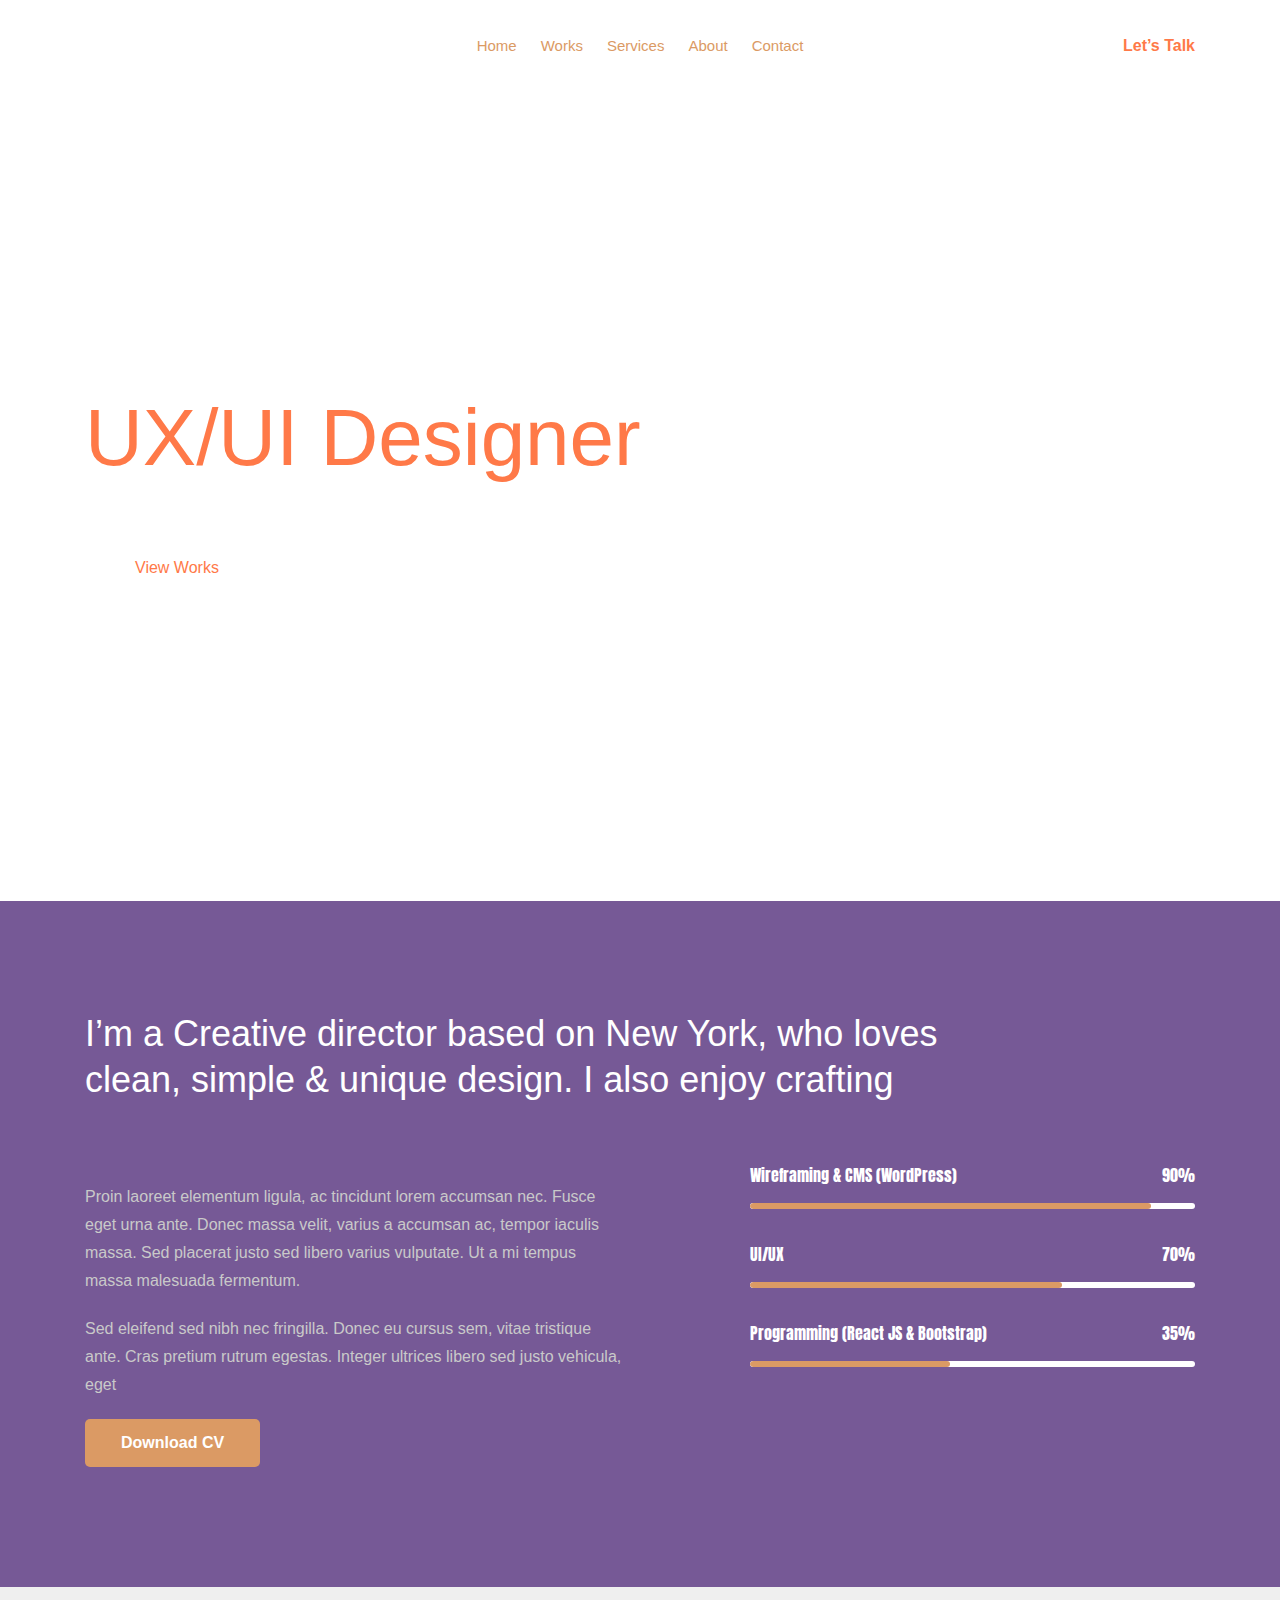
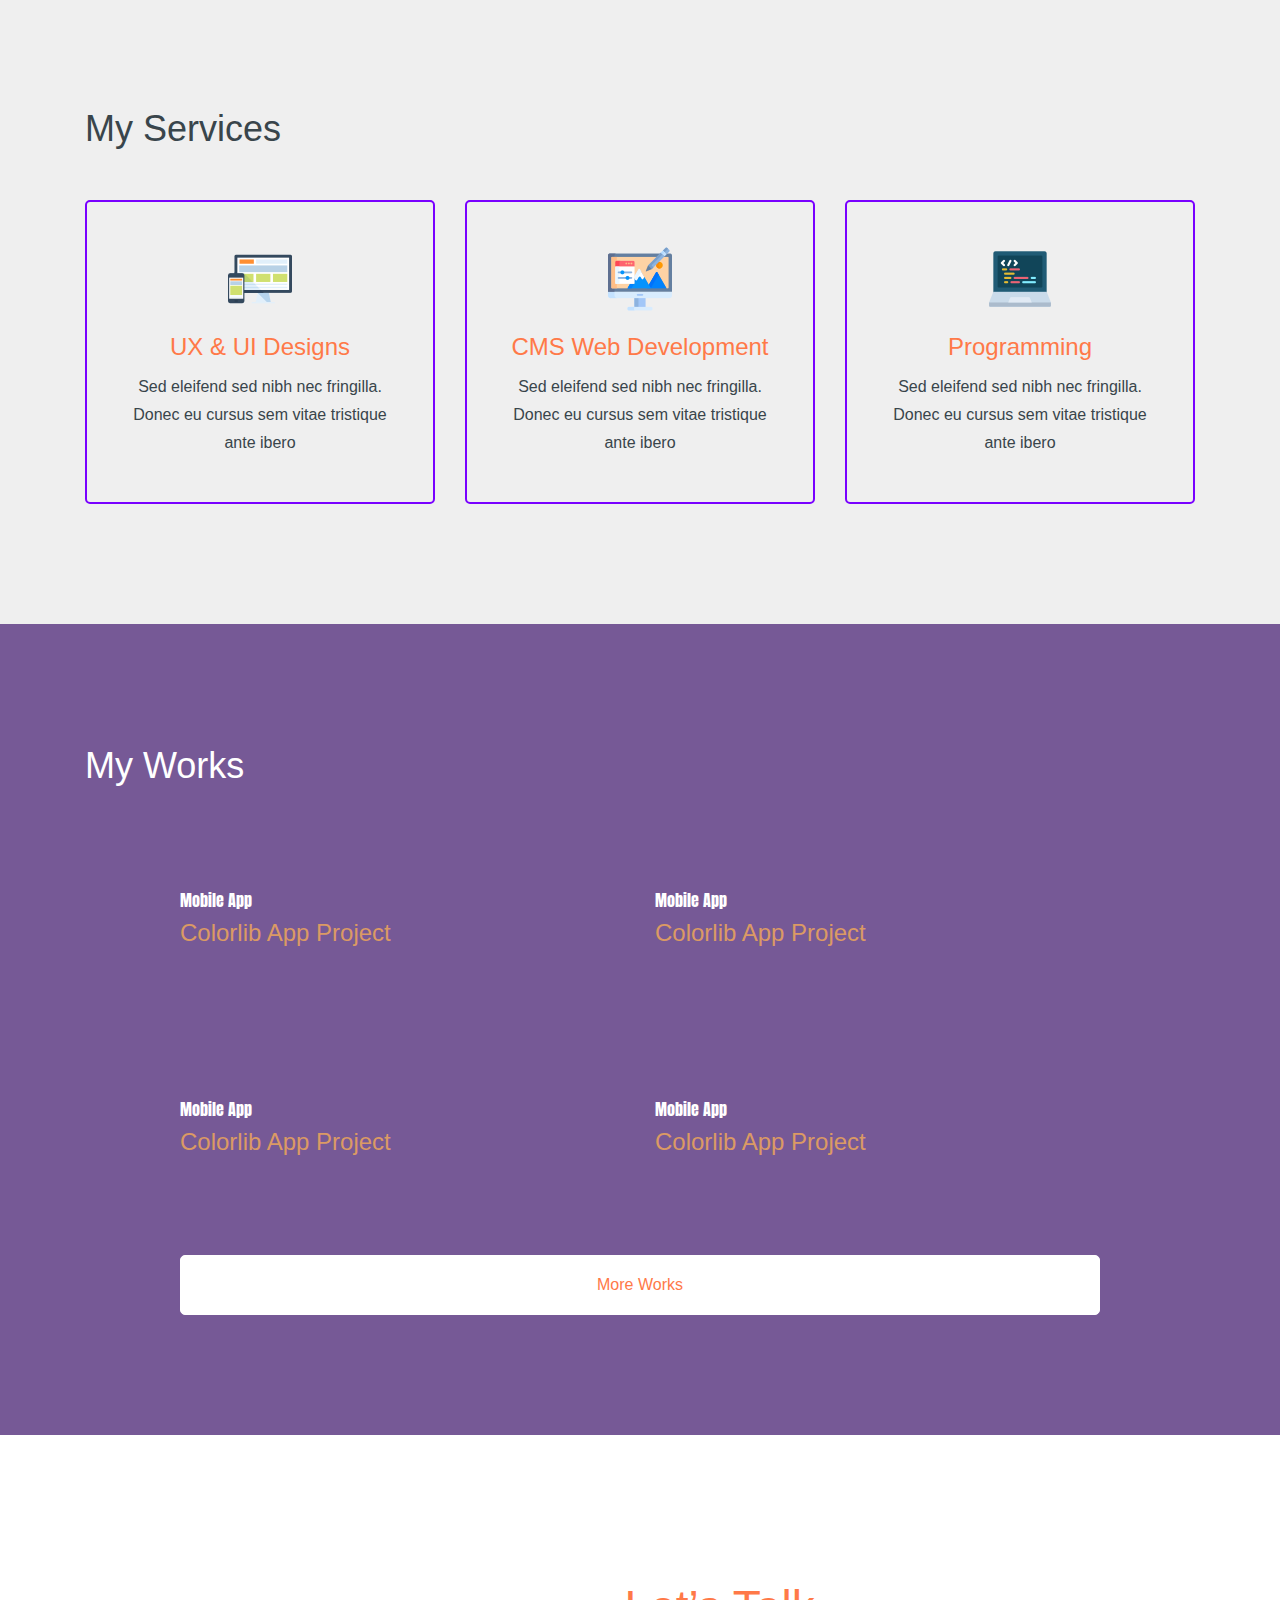
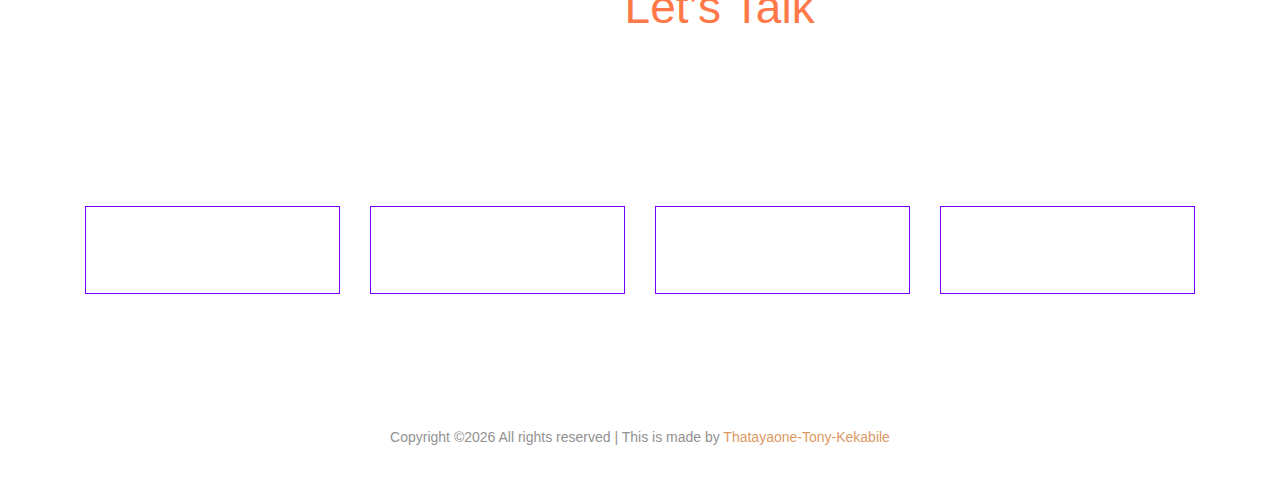
==== index.html @ a5d4eeb1 "link" ====
<!doctype html>
<html class="no-js" lang="zxx">

<head>
    <meta charset="utf-8">
    <meta http-equiv="x-ua-compatible" content="ie=edge">
    <title>Tony</title>
    <meta name="description" content="">
    <meta name="viewport" content="width=device-width, initial-scale=1">

    <!-- <link rel="manifest" href="site.webmanifest"> -->
    <link rel="shortcut icon" type="image/x-icon" href="img/favicon.png">
    <!-- Place favicon.ico in the root directory -->

    <!-- CSS here -->
    <link rel="stylesheet" href="css/bootstrap.min.css">
    <link rel="stylesheet" href="css/owl.carousel.min.css">
    <link rel="stylesheet" href="css/magnific-popup.css">
    <link rel="stylesheet" href="css/font-awesome.min.css">
    <link rel="stylesheet" href="css/themify-icons.css">
    <link rel="stylesheet" href="css/nice-select.css">
    <link rel="stylesheet" href="css/flaticon.css">
    <link rel="stylesheet" href="css/gijgo.css">
    <link rel="stylesheet" href="css/animate.css">
    <link rel="stylesheet" href="css/slick.css">
    <link rel="stylesheet" href="css/slicknav.css">

    <link rel="stylesheet" href="css/style.css">
    <!-- <link rel="stylesheet" href="css/responsive.css"> -->
</head>

<body>
    <!--[if lte IE 9]>
            <p class="browserupgrade">You are using an <strong>outdated</strong> browser. Please <a href="https://browsehappy.com/">upgrade your browser</a> to improve your experience and security.</p>
        <![endif]-->

    <!-- header-start -->
    <header>
        <div class="header-area ">
            <div id="sticky-header" class="main-header-area">
                <div class="container-fluid ">
                    <div class="header_bottom_border">
                        <div class="row align-items-center">
                            <div class="col-xl-3 col-lg-2">
                                <div class="logo">
                                    <a href="index.html">
                                        <img src="img/logo.png" alt="">
                                    </a>
                                </div>
                            </div>
                            <div class="col-xl-6 col-lg-7">
                                <div class="main-menu  d-none d-lg-block">
                                    <nav>
                                        <ul id="navigation">
                                            <li><a href="index.html">home</a></li>
                                            <li><a href="works.html">Works</a></li>
                                            <li><a href="services.html">Services</a></li>
                                            <li><a href="about.html">about</a></li>
                                            <li><a href="contact.html">Contact</a></li>
                                        </ul>
                                    </nav>
                                </div>
                            </div>
                            <div class="col-xl-3 col-lg-3 d-none d-lg-block">
                                <div class="Appointment">
                                    <div class="book_btn d-none d-lg-block">
                                        <a href="#">Let’s Talk</a>
                                    </div>
                                </div>
                            </div>
                            <div class="col-12">
                                <div class="mobile_menu d-block d-lg-none"></div>
                            </div>
                        </div>
                    </div>

                </div>
            </div>
        </div>
    </header>
    <!-- header-end -->

    <!-- slider_area_start -->
    <div class="slider_area">
        <div class="single_slider  d-flex align-items-center slider_bg_1">
            <div class="container">
                <div class="row align-items-center position-relative">
                    <div class="col-lg-9">
                        <div class="slider_text">
                            <h3>Hi there, I am Tony <br>
                                <span>UX/UI Designer</span></h3>
                        <a class="boxed-btn3-line" href="works.html">View Works</a>
                        </div>
                    </div>
                    <!--<div class="my_img d-none d-lg-block">
                        <img src="img/about/my_img.png" alt="">
                    </div>-->
                </div>
            </div>
        </div>
    </div>
    <!-- slider_area_end -->

    <div class="download_area">
        <div class="container">
            <div class="row">
                <div class="col-xl-10">
                    <div class="download_text">
                        <h3>I’m a Creative director based on New York, who loves clean, simple & unique design. I also enjoy crafting </h3>
                    </div>
                </div>
            </div>
            <div class="row">
                <div class="col-lg-6 col-md-6">
                    <div class="download_left">
                        <p>Proin laoreet elementum ligula, ac tincidunt lorem accumsan nec. Fusce eget urna ante. Donec massa velit, varius a accumsan ac, tempor iaculis massa. Sed placerat justo sed libero varius vulputate. Ut a mi tempus massa malesuada fermentum.
                        </p>
                        <p>Sed eleifend sed nibh nec fringilla. Donec eu cursus sem, vitae tristique ante. Cras pretium rutrum egestas. Integer ultrices libero sed justo vehicula, eget </p>
                        <a href="Thatayaone Tony Kekabile UX Designer.pdf" class="boxed-btn2">Download CV</a>
                    </div>
                </div>
                <div class="col-lg-5 offset-lg-1 col-md-6">
                    <div class="progress_skills">
                        <div class="single_progress">
                            <div class="label d-flex justify-content-between">
                                <span>Wireframing & CMS (WordPress)</span>
                                <span>90%</span>
                            </div>
                                <div class="progress">
                                        <div class="progress-bar " role="progressbar" style="width: 90%" aria-valuenow="25" aria-valuemin="0" aria-valuemax="100"></div>
                                      </div>
                        </div>
                        <div class="single_progress">
                                <div class="label d-flex justify-content-between">
                                        <span>UI/UX</span>
                                        <span>70%</span>
                                    </div>
                                <div class="progress">
                                        <div class="progress-bar " role="progressbar" style="width: 70%" aria-valuenow="25" aria-valuemin="0" aria-valuemax="100"></div>
                                      </div>
                        </div>
                        <div class="single_progress">
                                <div class="label d-flex justify-content-between">
                                        <span>Programming (React JS & Bootstrap)</span>
                                        <span>35%</span>
                                    </div>
                                <div class="progress">
                                        <div class="progress-bar" role="progressbar" style="width: 45%" aria-valuenow="25" aria-valuemin="0" aria-valuemax="100"></div>
                                      </div>
                        </div>
                    </div>
                </div>
            </div>
        </div>
    </div>

    <!-- service_area start  -->
    <div class="service_area">
        <div class="container">
            <div class="row">
                <div class="col-xl-12">
                    <div class="section_title mb-50">
                        <h3>My Services</h3>
                    </div>
                </div>
            </div>
            <div class="row">
                <div class="col-lg-4 col-md-6">
                    <div class="single_service text-center">
                        <div class="icon">
                            <img src="img/svg_icon/web-design.png" alt="">
                        </div>
                        <h3>
                                UX & UI Designs
                        </h3>
                        <p>Sed eleifend sed nibh nec fringilla. Donec eu cursus sem vitae tristique ante ibero</p>
                    </div>
                </div>
                <div class="col-lg-4 col-md-6">
                    <div class="single_service text-center">
                        <div class="icon">
                            <img src="img/svg_icon/cms.png" alt="">
                        </div>
                        <h3>
                               CMS Web Development
                        </h3>
                        <p>Sed eleifend sed nibh nec fringilla. Donec eu cursus sem vitae tristique ante ibero</p>
                    </div>
                </div>
                <div class="col-lg-4 col-md-6">
                    <div class="single_service text-center">
                        <div class="icon">
                            <img src="img/svg_icon/programming.png" alt="">
                        </div>
                        <h3>
                                Programming
                        </h3>
                        <p>Sed eleifend sed nibh nec fringilla. Donec eu cursus sem vitae tristique ante ibero</p>
                    </div>
                </div>
            </div>
        </div>
    </div>
    <!-- service_area end  -->

    <!-- gallery_area start  -->
    <div class="gallery_area">
        <div class="container">
            <div class="row">
                <div class="col-xl-12">
                    <div class="section_title mb-50">
                        <h2>My Works</h2>
                    </div>
                </div>
            </div>
            <div class="row justify-content-center">
                <div class="col-xl-10 col-lg-10">
                    <div class="row">
                        <div class="col-xl-6 col-lg-6 col-md-6">
                            <div class="single_gallery">
                                <div class="thumb">
                                    <img src="img/gallery/1.png" alt="">
                                </div>
                                <div class="gallery_heading">
                                    <span>Mobile App</span>
                                    <a href="works_details.html"><h4>Colorlib App Project</h4></a>
                                </div>
                            </div>
                            <div class="single_gallery">
                                <div class="thumb">
                                    <img src="img/gallery/2.png" alt="">
                                </div>
                                <div class="gallery_heading">
                                    <span>Mobile App</span>
                                    <a href="works_details.html"><h4>Colorlib App Project</h4></a>
                                </div>
                            </div>
                        </div>
                        <div class="col-xl-6 col-lg-6 col-md-6">
                            <div class="single_gallery">
                                <div class="thumb">
                                    <img src="img/gallery/3.png" alt="">
                                </div>
                                <div class="gallery_heading">
                                    <span>Mobile App</span>
                                    <a href="works_details.html"><h4>Colorlib App Project</h4></a>
                                </div>
                            </div>
                            <div class="single_gallery">
                                <div class="thumb">
                                    <img src="img/gallery/4.png" alt="">
                                </div>
                                <div class="gallery_heading">
                                    <span>Mobile App</span>
                                    <a href="works.html"><h4>Colorlib App Project</h4></a>
                                </div>
                            </div>
                        </div>
                    </div>
                    <div class="row">
                        <div class="col-lg-12">
                            <div class="more_works">
                                    <a class="boxed-btn3-line" href="works.html">More Works</a>
                            </div>
                        </div>
                    </div>
                </div>
            </div>
        </div>
    </div>
    <!-- gallery_area end  -->
    

    <!-- footer start -->
    <footer class="footer">
        <div class="footer_top">
            <div class="container">
                <div class="row">
                    <div class="col-lg-8">
                        <div class="lets_talk">
                            <h3>Do you have any Project? <a href="contact.html">Let’s Talk</a> </h3>
                            <p>Sed eleifend sed nibh nec fringilla. Donec eu cursus sem, vitae tristique ante. Cras pretium rutrum egestas. Integer ultrices libero sed justo vehicula, eget tincidunt tortor tempus.</p>
                        </div>
                    </div>
                </div>
                <div class="row">
                    <div class="col-md-3">
                        <div class="single_links d-flex justify-content-between align-items-center">
                            <span>Behance</span>
                            <a href="https://www.behance.net/tonytkekabile"> <i class="fa fa-behance"></i> </a>
                        </div>
                    </div>
                    <div class="col-md-3">
                        <div class="single_links d-flex justify-content-between align-items-center">
                            <span>Dribbble</span>
                            <a href="https://dribbble.com/TonyTK"> <i class="fa fa-dribbble"></i> </a>
                        </div>
                    </div>
                    <div class="col-md-3">
                        <div class="single_links d-flex justify-content-between align-items-center">
                            <span>Twitter</span>
                            <a href="https://twitter.com/TonyKekabile"> <i class="fa fa-twitter"></i> </a>
                        </div>
                    </div>
                    <div class="col-md-3">
                        <div class="single_links d-flex justify-content-between align-items-center">
                            <span>Linkedin</span>
                            <a href="https://www.linkedin.com/in/thatayaone-tony-kekabile-a89152154/"> <i class="fa fa-linkedin"></i> </a>
                        </div>
                    </div>
                </div>
            </div>
        </div>
        <div class="copy-right_text">
            <div class="container">
                <div class="footer_border"></div>
                <div class="row">
                    <div class="col-xl-12">
                        <p class="copy_right text-center">
                            <!-- Link back to Colorlib can't be removed. Template is licensed under CC BY 3.0. -->
Copyright &copy;<script>document.write(new Date().getFullYear());</script> All rights reserved | This is made<i class="fa fa-heart-o" aria-hidden="true"></i> by <a href="#" target="_blank">Thatayaone-Tony-Kekabile</a>
<!-- Link back to Colorlib can't be removed. Template is licensed under CC BY 3.0. -->
                        </p>
                    </div>
                </div>
            </div>
        </div>
    </footer>
    <!--/ footer end  -->

    <!-- link that opens popup -->
    <script src=" https://cdnjs.cloudflare.com/ajax/libs/jqueryui/1.12.1/jquery-ui.min.js"> </script>
    <!-- JS here -->
    <script src="js/vendor/modernizr-3.5.0.min.js"></script>
    <script src="js/vendor/jquery-1.12.4.min.js"></script>
    <script src="js/popper.min.js"></script>
    <script src="js/bootstrap.min.js"></script>
    <script src="js/owl.carousel.min.js"></script>
    <script src="js/isotope.pkgd.min.js"></script>
    <script src="js/ajax-form.js"></script>
    <script src="js/waypoints.min.js"></script>
    <script src="js/jquery.counterup.min.js"></script>
    <script src="js/imagesloaded.pkgd.min.js"></script>
    <script src="js/scrollIt.js"></script>
    <script src="js/jquery.scrollUp.min.js"></script>
    <script src="js/wow.min.js"></script>
    <script src="js/nice-select.min.js"></script>
    <script src="js/jquery.slicknav.min.js"></script>
    <script src="js/jquery.magnific-popup.min.js"></script>
    <script src="js/plugins.js"></script>
    <!-- <script src="js/gijgo.min.js"></script> -->
    <script src="js/slick.min.js"></script>



    <!--contact js-->
    <script src="js/contact.js"></script>
    <script src="js/jquery.ajaxchimp.min.js"></script>
    <script src="js/jquery.form.js"></script>
    <script src="js/jquery.validate.min.js"></script>
    <script src="js/mail-script.js"></script>


    <script src="js/main.js"></script>
</body>

</html>
---- css/style.css ----
@import url('https://fonts.googleapis.com/css2?family=Anton&display=swap');
@import url('https://fonts.googleapis.com/css2?family=Anton&display=swap');
/* line 1, ../../Arafath/CL/Cl November/228. Resume-02/HTML/scss/_extend.scss */
.flex-center-start {
  display: -webkit-box;
  display: -ms-flexbox;
  display: flex;
  -webkit-box-align: center;
  -ms-flex-align: center;
  align-items: center;
  -webkit-box-pack: start;
  -ms-flex-pack: start;
  justify-content: start;
}

/* Normal desktop :1200px. */
/* Normal desktop :992px. */
/* Tablet desktop :768px. */
/* small mobile :320px. */
/* Large Mobile :480px. */
/* 1. Theme default css */
/* line 5, ../../Arafath/CL/Cl November/228. Resume-02/HTML/scss/theme-default.scss */
body {
  font-family: "Anton";
  font-weight: normal;
  font-style: normal;
}

/* line 12, ../../Arafath/CL/Cl November/228. Resume-02/HTML/scss/theme-default.scss */
.img {
  max-width: 100%;
  -webkit-transition: 0.3s;
  -moz-transition: 0.3s;
  -o-transition: 0.3s;
  transition: 0.3s;
}

/* line 16, ../../Arafath/CL/Cl November/228. Resume-02/HTML/scss/theme-default.scss */
a,
.button {
  -webkit-transition: 0.3s;
  -moz-transition: 0.3s;
  -o-transition: 0.3s;
  transition: 0.3s;
}

/* line 20, ../../Arafath/CL/Cl November/228. Resume-02/HTML/scss/theme-default.scss */
a:focus,
.button:focus, button:focus {
  text-decoration: none;
  outline: none;
}

/* line 25, ../../Arafath/CL/Cl November/228. Resume-02/HTML/scss/theme-default.scss */
a:focus {
  text-decoration: none;
}

/* line 28, ../../Arafath/CL/Cl November/228. Resume-02/HTML/scss/theme-default.scss */
a:focus,
a:hover,
.portfolio-cat a:hover,
.footer -menu li a:hover {
  text-decoration: none;
}

/* line 34, ../../Arafath/CL/Cl November/228. Resume-02/HTML/scss/theme-default.scss */
a,
button {
  color: #1F1F1F;
  outline: medium none;
}

/* line 39, ../../Arafath/CL/Cl November/228. Resume-02/HTML/scss/theme-default.scss */
h1, h2, h3, h4, h5 {
  font-family: "Roboto", sans-serif;
  color: #001D38;
}

/* line 43, ../../Arafath/CL/Cl November/228. Resume-02/HTML/scss/theme-default.scss */
h1 a,
h2 a,
h3 a,
h4 a,
h5 a,
h6 a {
  color: inherit;
}

/* line 52, ../../Arafath/CL/Cl November/228. Resume-02/HTML/scss/theme-default.scss */
ul {
  margin: 0px;
  padding: 0px;
}

/* line 56, ../../Arafath/CL/Cl November/228. Resume-02/HTML/scss/theme-default.scss */
li {
  list-style: none;
}

/* line 59, ../../Arafath/CL/Cl November/228. Resume-02/HTML/scss/theme-default.scss */
p {
  font-size: 16px;
  font-weight: 300;
  line-height: 28px;
  color: #4D4D4D;
  margin-bottom: 13px;
  font-family: "Roboto", sans-serif;
}

/* line 68, ../../Arafath/CL/Cl November/228. Resume-02/HTML/scss/theme-default.scss */
label {
  color: #7e7e7e;
  cursor: pointer;
  font-size: 14px;
  font-weight: 400;
}

/* line 74, ../../Arafath/CL/Cl November/228. Resume-02/HTML/scss/theme-default.scss */
*::-moz-selection {
  background: #444;
  color: #fff;
  text-shadow: none;
}

/* line 79, ../../Arafath/CL/Cl November/228. Resume-02/HTML/scss/theme-default.scss */
::-moz-selection {
  background: #444;
  color: #fff;
  text-shadow: none;
}

/* line 84, ../../Arafath/CL/Cl November/228. Resume-02/HTML/scss/theme-default.scss */
::selection {
  background: #444;
  color: #fff;
  text-shadow: none;
}

/* line 89, ../../Arafath/CL/Cl November/228. Resume-02/HTML/scss/theme-default.scss */
*::-webkit-input-placeholder {
  color: #cccccc;
  font-size: 14px;
  opacity: 1;
}

/* line 94, ../../Arafath/CL/Cl November/228. Resume-02/HTML/scss/theme-default.scss */
*:-ms-input-placeholder {
  color: #cccccc;
  font-size: 14px;
  opacity: 1;
}

/* line 99, ../../Arafath/CL/Cl November/228. Resume-02/HTML/scss/theme-default.scss */
*::-ms-input-placeholder {
  color: #cccccc;
  font-size: 14px;
  opacity: 1;
}

/* line 104, ../../Arafath/CL/Cl November/228. Resume-02/HTML/scss/theme-default.scss */
*::placeholder {
  color: #cccccc;
  font-size: 14px;
  opacity: 1;
}

/* line 110, ../../Arafath/CL/Cl November/228. Resume-02/HTML/scss/theme-default.scss */
h3 {
  font-size: 24px;
}

/* line 114, ../../Arafath/CL/Cl November/228. Resume-02/HTML/scss/theme-default.scss */
.mb-65 {
  margin-bottom: 67px;
}

/* line 118, ../../Arafath/CL/Cl November/228. Resume-02/HTML/scss/theme-default.scss */
.black-bg {
  background: #020c26 !important;
}

/* line 122, ../../Arafath/CL/Cl November/228. Resume-02/HTML/scss/theme-default.scss */
.white-bg {
  background: #ffffff;
}

/* line 125, ../../Arafath/CL/Cl November/228. Resume-02/HTML/scss/theme-default.scss */
.gray-bg {
  background: #f5f5f5;
}

/* line 130, ../../Arafath/CL/Cl November/228. Resume-02/HTML/scss/theme-default.scss */
.bg-img-1 {
  background-image: url(../img/slider/slider-img-1.jpg);
}

/* line 133, ../../Arafath/CL/Cl November/228. Resume-02/HTML/scss/theme-default.scss */
.bg-img-2 {
  background-image: url(../img/background-img/bg-img-2.jpg);
}

/* line 136, ../../Arafath/CL/Cl November/228. Resume-02/HTML/scss/theme-default.scss */
.cta-bg-1 {
  background-image: url(../img/background-img/bg-img-3.jpg);
}

/* line 141, ../../Arafath/CL/Cl November/228. Resume-02/HTML/scss/theme-default.scss */
.overlay {
  position: relative;
  z-index: 0;
}

/* line 145, ../../Arafath/CL/Cl November/228. Resume-02/HTML/scss/theme-default.scss */
.overlay::before {
  position: absolute;
  content: "";
  background-color: #001D38;
  top: 0;
  left: 0;
  width: 100%;
  height: 100%;
  z-index: -1;
  opacity: .5;
}

/* line 157, ../../Arafath/CL/Cl November/228. Resume-02/HTML/scss/theme-default.scss */
.overlay2 {
  position: relative;
  z-index: 0;
}

/* line 161, ../../Arafath/CL/Cl November/228. Resume-02/HTML/scss/theme-default.scss */
.overlay2::before {
  position: absolute;
  content: "";
  background-color: #001D38;
  top: 0;
  left: 0;
  width: 100%;
  height: 100%;
  z-index: -1;
  opacity: 0.6;
}

/* line 173, ../../Arafath/CL/Cl November/228. Resume-02/HTML/scss/theme-default.scss */
.overlay_03 {
  position: relative;
  z-index: 0;
}

/* line 177, ../../Arafath/CL/Cl November/228. Resume-02/HTML/scss/theme-default.scss */
.overlay_03::before {
  position: absolute;
  width: 100%;
  height: 100%;
  left: 0;
  top: 0;
  background: #001D38;
  opacity: .6;
  content: '';
  z-index: -1;
}

/* line 190, ../../Arafath/CL/Cl November/228. Resume-02/HTML/scss/theme-default.scss */
.bradcam_overlay {
  position: relative;
  z-index: 0;
}

/* line 194, ../../Arafath/CL/Cl November/228. Resume-02/HTML/scss/theme-default.scss */
.bradcam_overlay::before {
  position: absolute;
  content: "";
  /* Permalink - use to edit and share this gradient: https://colorzilla.com/gradient-editor/#5db2ff+0,7db9e8+100&1+24,0+96 */
  background: -moz-linear-gradient(left, #5db2ff 0%, #65b4f9 24%, rgba(124, 185, 233, 0) 96%, rgba(125, 185, 232, 0) 100%);
  /* FF3.6-15 */
  background: -webkit-linear-gradient(left, #5db2ff 0%, #65b4f9 24%, rgba(124, 185, 233, 0) 96%, rgba(125, 185, 232, 0) 100%);
  /* Chrome10-25,Safari5.1-6 */
  background: linear-gradient(to right, #5db2ff 0%, #65b4f9 24%, rgba(124, 185, 233, 0) 96%, rgba(125, 185, 232, 0) 100%);
  /* W3C, IE10+, FF16+, Chrome26+, Opera12+, Safari7+ */
  filter: progid:DXImageTransform.Microsoft.gradient( startColorstr='#5db2ff', endColorstr='#007db9e8',GradientType=1 );
  /* IE6-9 */
  top: 0;
  left: 0;
  width: 100%;
  height: 100%;
  z-index: -1;
  opacity: 1;
}

/* line 210, ../../Arafath/CL/Cl November/228. Resume-02/HTML/scss/theme-default.scss */
.section-padding {
  padding-top: 120px;
  padding-bottom: 120px;
}

/* line 214, ../../Arafath/CL/Cl November/228. Resume-02/HTML/scss/theme-default.scss */
.pt-120 {
  padding-top: 120px;
}

/* button style */
/* line 220, ../../Arafath/CL/Cl November/228. Resume-02/HTML/scss/theme-default.scss */
.owl-carousel .owl-nav div {
  background: transparent;
  height: 50px;
  left: 0px;
  position: absolute;
  text-align: center;
  top: 50%;
  -webkit-transform: translateY(-50%);
  -ms-transform: translateY(-50%);
  transform: translateY(-50%);
  -webkit-transition: all 0.3s ease 0s;
  -o-transition: all 0.3s ease 0s;
  transition: all 0.3s ease 0s;
  width: 50px;
  color: #707070;
  background-color: transparent;
  -webkit-border-radius: 50%;
  -moz-border-radius: 50%;
  border-radius: 50%;
  left: 50px;
  font-size: 15px;
  line-height: 50px;
  border: 1px solid #4D6174;
  left: 150px;
  color: #fff;
}

/* line 248, ../../Arafath/CL/Cl November/228. Resume-02/HTML/scss/theme-default.scss */
.owl-carousel .owl-nav div.owl-next {
  left: auto;
  right: 150px;
}

/* line 253, ../../Arafath/CL/Cl November/228. Resume-02/HTML/scss/theme-default.scss */
.owl-carousel .owl-nav div.owl-next i {
  position: relative;
  right: 0;
}

/* line 260, ../../Arafath/CL/Cl November/228. Resume-02/HTML/scss/theme-default.scss */
.owl-carousel .owl-nav div.owl-prev i {
  position: relative;
  top: 0px;
}

/* line 270, ../../Arafath/CL/Cl November/228. Resume-02/HTML/scss/theme-default.scss */
.owl-carousel:hover .owl-nav div {
  opacity: 1;
  visibility: visible;
}

/* line 273, ../../Arafath/CL/Cl November/228. Resume-02/HTML/scss/theme-default.scss */
.owl-carousel:hover .owl-nav div:hover {
  color: #fff;
  background: #FD8E5E;
  border: 1px solid transparent;
}

/* line 283, ../../Arafath/CL/Cl November/228. Resume-02/HTML/scss/theme-default.scss */
.mb-20px {
  margin-bottom: 20px;
}

/* line 287, ../../Arafath/CL/Cl November/228. Resume-02/HTML/scss/theme-default.scss */
.mb-55 {
  margin-bottom: 55px;
}

/* line 290, ../../Arafath/CL/Cl November/228. Resume-02/HTML/scss/theme-default.scss */
.mb-40 {
  margin-bottom: 40px;
}

/* line 293, ../../Arafath/CL/Cl November/228. Resume-02/HTML/scss/theme-default.scss */
.mb-20 {
  margin-bottom: 20px;
}

/* line 298, ../../Arafath/CL/Cl November/228. Resume-02/HTML/scss/theme-default.scss */
.mb-50 {
  margin-bottom: 50px;
}

/* line 1, ../../Arafath/CL/Cl November/228. Resume-02/HTML/scss/_btn.scss */
.boxed-btn {
  background: #fff;
  color: #131313;
  display: inline-block;
  padding: 18px 44px;
  font-family: "Roboto", sans-serif;
  font-size: 14px;
  font-weight: 400;
  border: 0;
  border: 1px solid #DB9A64;
  letter-spacing: 3px;
  text-align: center;
  color: #DB9A64 !important;
  text-transform: uppercase;
  cursor: pointer;
}

/* line 17, ../../Arafath/CL/Cl November/228. Resume-02/HTML/scss/_btn.scss */
.boxed-btn:hover {
  background: #DB9A64;
  color: #fff !important;
  border: 1px solid #DB9A64;
}

/* line 22, ../../Arafath/CL/Cl November/228. Resume-02/HTML/scss/_btn.scss */
.boxed-btn:focus {
  outline: none;
}

/* line 25, ../../Arafath/CL/Cl November/228. Resume-02/HTML/scss/_btn.scss */
.boxed-btn.large-width {
  width: 220px;
}

/* line 29, ../../Arafath/CL/Cl November/228. Resume-02/HTML/scss/_btn.scss */
.boxed-btn3 {
  /* Permalink - use to edit and share this gradient: https://colorzilla.com/gradient-editor/#DB9A64+0,fd8e5e+100 */
  background: #fdae5c;
  /* Old browsers */
  background: -moz-linear-gradient(left, #fdae5c 0%, #fd8e5e 100%);
  /* FF3.6-15 */
  background: -webkit-linear-gradient(left, #fdae5c 0%, #fd8e5e 100%);
  /* Chrome10-25,Safari5.1-6 */
  background: linear-gradient(to right, #fdae5c 0%, #fd8e5e 100%);
  /* W3C, IE10+, FF16+, Chrome26+, Opera12+, Safari7+ */
  filter: progid:DXImageTransform.Microsoft.gradient( startColorstr='#DB9A64', endColorstr='#fd8e5e',GradientType=1 );
  /* IE6-9 */
  color: #fff;
  display: inline-block;
  padding: 19px 41px;
  font-family: "Roboto", sans-serif;
  font-size: 15px;
  font-weight: 500;
  border: 0;
  -webkit-border-radius: 30px;
  -moz-border-radius: 30px;
  border-radius: 30px;
  text-align: center;
  color: #fff !important;
  text-transform: capitalize;
  -webkit-transition: 0.3s;
  -moz-transition: 0.3s;
  -o-transition: 0.3s;
  transition: 0.3s;
  cursor: pointer;
}

/* line 52, ../../Arafath/CL/Cl November/228. Resume-02/HTML/scss/_btn.scss */
.boxed-btn3:hover {
  /* Permalink - use to edit and share this gradient: https://colorzilla.com/gradient-editor/#DB9A64+0,fd8e5e+100 */
  background: #fdae5c;
  /* Old browsers */
  background: -moz-linear-gradient(left, #fdae5c 0%, #fd8e5e 100%);
  /* FF3.6-15 */
  background: -webkit-linear-gradient(left, #fdae5c 0%, #fd8e5e 100%);
  /* Chrome10-25,Safari5.1-6 */
  background: linear-gradient(to right, #fdae5c 0%, #fd8e5e 100%);
  /* W3C, IE10+, FF16+, Chrome26+, Opera12+, Safari7+ */
  filter: progid:DXImageTransform.Microsoft.gradient( startColorstr='#DB9A64', endColorstr='#fd8e5e',GradientType=1 );
  /* IE6-9 */
  color: #fff !important;
}

/* line 62, ../../Arafath/CL/Cl November/228. Resume-02/HTML/scss/_btn.scss */
.boxed-btn3:focus {
  outline: none;
}

/* line 65, ../../Arafath/CL/Cl November/228. Resume-02/HTML/scss/_btn.scss */
.boxed-btn3.large-width {
  width: 220px;
}

/* line 70, ../../Arafath/CL/Cl November/228. Resume-02/HTML/scss/_btn.scss */
.boxed-btn3-white {
  color: #fff;
  display: inline-block;
  padding: 13px 27px;
  font-family: "Roboto", sans-serif;
  font-size: 14px;
  font-weight: 400;
  border: 0;
  border: 1px solid #fff;
  -webkit-border-radius: 5px;
  -moz-border-radius: 5px;
  border-radius: 5px;
  text-align: center;
  color: #fff !important;
  text-transform: capitalize;
  -webkit-transition: 0.5s;
  -moz-transition: 0.5s;
  -o-transition: 0.5s;
  transition: 0.5s;
  cursor: pointer;
  letter-spacing: 2px;
}

/* line 87, ../../Arafath/CL/Cl November/228. Resume-02/HTML/scss/_btn.scss */
.boxed-btn3-white:hover {
  background: #28AE61;
  color: #fff !important;
  border: 1px solid transparent;
}

/* line 92, ../../Arafath/CL/Cl November/228. Resume-02/HTML/scss/_btn.scss */
.boxed-btn3-white i {
  margin-right: 2px;
}

/* line 95, ../../Arafath/CL/Cl November/228. Resume-02/HTML/scss/_btn.scss */
.boxed-btn3-white:focus {
  outline: none;
}

/* line 98, ../../Arafath/CL/Cl November/228. Resume-02/HTML/scss/_btn.scss */
.boxed-btn3-white.large-width {
  width: 220px;
}

/* line 103, ../../Arafath/CL/Cl November/228. Resume-02/HTML/scss/_btn.scss */
.boxed-btn3-line {
  color: #ff7948 !important;
  display: inline-block;
  padding: 17px 49px;
  font-family: "Roboto", sans-serif;
  font-size: 16px;
  font-weight: 500;
  border: 0;
  border: 1px solid #ffffff;
  -webkit-border-radius: 0px;
  -moz-border-radius: 0px;
  border-radius: 5px;
  text-align: center;
  text-transform: capitalize;
  -webkit-transition: 0.5s;
  -moz-transition: 0.5s;
  -o-transition: 0.5s;
  transition: 0.5s;
  cursor: pointer;
  background: #ffffff;
}

/* line 118, ../../Arafath/CL/Cl November/228. Resume-02/HTML/scss/_btn.scss */
.boxed-btn3-line:hover {
  color: #fff !important;
  border: 1px solid transparent;
  background: #7900ff;
}

/* line 123, ../../Arafath/CL/Cl November/228. Resume-02/HTML/scss/_btn.scss */
.boxed-btn3-line:focus {
  outline: none;
}

/* line 126, ../../Arafath/CL/Cl November/228. Resume-02/HTML/scss/_btn.scss */
.boxed-btn3-line.large-width {
  width: 220px;
}

/* line 130, ../../Arafath/CL/Cl November/228. Resume-02/HTML/scss/_btn.scss */
.boxed-btn2 {
  border: none;
  background: #DB9A64;
  -webkit-border-radius: 5px;
  -moz-border-radius: 5px;
  border-radius: 5px;
  color: #fff;
  font-size: 16px;
  font-weight: 600;
  display: inline-block;
  padding: 12px 36px;
  font-family: "Roboto", sans-serif;
  cursor: pointer;
}

/* line 143, ../../Arafath/CL/Cl November/228. Resume-02/HTML/scss/_btn.scss */
.boxed-btn2:hover {
  background: #DB9A64;
  color: #fff !important;
}

/* line 147, ../../Arafath/CL/Cl November/228. Resume-02/HTML/scss/_btn.scss */
.boxed-btn2:focus {
  outline: none;
}

/* line 151, ../../Arafath/CL/Cl November/228. Resume-02/HTML/scss/_btn.scss */
.line-button {
  color: #919191;
  font-size: 16px;
  font-weight: 400;
  display: inline-block;
  position: relative;
  padding-right: 5px;
  padding-bottom: 2px;
}

/* line 159, ../../Arafath/CL/Cl November/228. Resume-02/HTML/scss/_btn.scss */
.line-button::before {
  position: absolute;
  content: "";
  background: #919191;
  width: 100%;
  height: 1px;
  bottom: 0;
  left: 0;
}

/* line 168, ../../Arafath/CL/Cl November/228. Resume-02/HTML/scss/_btn.scss */
.line-button:hover {
  color: #009DFF;
}

/* line 171, ../../Arafath/CL/Cl November/228. Resume-02/HTML/scss/_btn.scss */
.line-button:hover::before {
  background: #009DFF;
}

/* line 175, ../../Arafath/CL/Cl November/228. Resume-02/HTML/scss/_btn.scss */
.book_now {
  display: inline-block;
  font-size: 14px;
  color: #009DFF;
  border: 1px solid #009DFF;
  text-transform: capitalize;
  padding: 10px 25px;
}

/* line 182, ../../Arafath/CL/Cl November/228. Resume-02/HTML/scss/_btn.scss */
.book_now:hover {
  background: #009DFF;
  color: #fff;
}

/* line 2, ../../Arafath/CL/Cl November/228. Resume-02/HTML/scss/_section_title.scss */
.section_title h3 {
  font-size: 36px;
  font-weight: 400;
  color: #39454B;
  position: relative;
  z-index: 0;
  padding-bottom: 0px;
}

.section_title h2 {
  font-size: 36px;
  font-weight: 400;
  color: #ffffff;
  position: relative;
  z-index: 0;
  padding-bottom: 0px;
}

@media (max-width: 767px) {
  /* line 2, ../../Arafath/CL/Cl November/228. Resume-02/HTML/scss/_section_title.scss */
  .section_title h3 {
    font-size: 30px;
    line-height: 36px;
  }
}

@media (min-width: 768px) and (max-width: 991px) {
  /* line 2, ../../Arafath/CL/Cl November/228. Resume-02/HTML/scss/_section_title.scss */
  .section_title h3 {
    font-size: 36px;
    line-height: 42px;
  }
}

@media (max-width: 767px) {
  /* line 18, ../../Arafath/CL/Cl November/228. Resume-02/HTML/scss/_section_title.scss */
  .section_title h3 br {
    display: none;
  }
}

/* line 24, ../../Arafath/CL/Cl November/228. Resume-02/HTML/scss/_section_title.scss */
.section_title p {
  font-size: 20px;
  color: #F91842;
  margin-bottom: 0;
  font-weight: 400;
  font-family: "Roboto", sans-serif;
  margin-bottom: 16px;
}

@media (max-width: 767px) {
  /* line 31, ../../Arafath/CL/Cl November/228. Resume-02/HTML/scss/_section_title.scss */
  .section_title p br {
    display: none;
  }
}

/* line 39, ../../Arafath/CL/Cl November/228. Resume-02/HTML/scss/_section_title.scss */
.section_title h4 {
  font-size: 22px;
  font-weight: 500;
  color: #001D38;
  padding-bottom: 21px;
}

/* line 45, ../../Arafath/CL/Cl November/228. Resume-02/HTML/scss/_section_title.scss */
.mb-60 {
  margin-bottom: 60px;
}

@media (max-width: 767px) {
  /* line 45, ../../Arafath/CL/Cl November/228. Resume-02/HTML/scss/_section_title.scss */
  .mb-60 {
    margin-bottom: 40px;
  }
}

/* line 52, ../../Arafath/CL/Cl November/228. Resume-02/HTML/scss/_section_title.scss */
.mb-60 {
  margin-bottom: 50px !important;
}

@media (min-width: 768px) and (max-width: 991px) {
  /* line 52, ../../Arafath/CL/Cl November/228. Resume-02/HTML/scss/_section_title.scss */
  .mb-60 {
    margin-bottom: 30px !important;
  }
}

@media (max-width: 767px) {
  /* line 52, ../../Arafath/CL/Cl November/228. Resume-02/HTML/scss/_section_title.scss */
  .mb-60 {
    margin-bottom: 20px !important;
  }
}

@media (max-width: 767px) {
  /* line 4, ../../Arafath/CL/Cl November/228. Resume-02/HTML/scss/_slick-nav.scss */
  .mobile_menu {
    position: absolute;
    right: 0px;
    width: 100%;
    z-index: 9;
  }
}

/* line 13, ../../Arafath/CL/Cl November/228. Resume-02/HTML/scss/_slick-nav.scss */
.slicknav_menu .slicknav_nav {
  background: #fff;
  float: right;
  margin-top: 0;
  padding: 0;
  width: 95%;
  padding: 0;
  border-radius: 0px;
  margin-top: 5px;
  position: absolute;
  left: 0;
  right: 0;
  margin: auto;
  top: 11px;
}

/* line 28, ../../Arafath/CL/Cl November/228. Resume-02/HTML/scss/_slick-nav.scss */
.slicknav_menu .slicknav_nav a:hover {
  background: transparent;
  color: #DB9A64;
}

/* line 32, ../../Arafath/CL/Cl November/228. Resume-02/HTML/scss/_slick-nav.scss */
.slicknav_menu .slicknav_nav a.active {
  color: #DB9A64;
}

@media (max-width: 767px) {
  /* line 35, ../../Arafath/CL/Cl November/228. Resume-02/HTML/scss/_slick-nav.scss */
  .slicknav_menu .slicknav_nav a i {
    display: none;
  }
}

@media (min-width: 768px) and (max-width: 991px) {
  /* line 35, ../../Arafath/CL/Cl November/228. Resume-02/HTML/scss/_slick-nav.scss */
  .slicknav_menu .slicknav_nav a i {
    display: none;
  }
}

/* line 44, ../../Arafath/CL/Cl November/228. Resume-02/HTML/scss/_slick-nav.scss */
.slicknav_menu .slicknav_nav .slicknav_btn {
  background-color: transparent;
  cursor: pointer;
  margin-bottom: 10px;
  margin-top: -40px;
  position: relative;
  z-index: 99;
  border: 1px solid #ddd;
  top: 3px;
  right: 5px;
  top: -36px;
}

/* line 55, ../../Arafath/CL/Cl November/228. Resume-02/HTML/scss/_slick-nav.scss */
.slicknav_menu .slicknav_nav .slicknav_btn .slicknav_icon {
  margin-right: 6px;
  margin-top: 3px;
  position: relative;
  padding-bottom: 3px;
  top: -11px;
  right: -5px;
}

@media (max-width: 767px) {
  /* line 12, ../../Arafath/CL/Cl November/228. Resume-02/HTML/scss/_slick-nav.scss */
  .slicknav_menu {
    margin-right: 0px;
  }
}

/* line 72, ../../Arafath/CL/Cl November/228. Resume-02/HTML/scss/_slick-nav.scss */
.slicknav_nav .slicknav_arrow {
  float: right;
  font-size: 22px;
  position: relative;
  top: -9px;
}

/* line 78, ../../Arafath/CL/Cl November/228. Resume-02/HTML/scss/_slick-nav.scss */
.slicknav_btn {
  background-color: transparent;
  cursor: pointer;
  margin-bottom: 10px;
  position: relative;
  z-index: 99;
  border: none;
  border-radius: 3px;
  top: 5px;
  padding: 5px;
  right: 5px;
  margin-top: -5px;
  top: -31px;
}

/* line 92, ../../Arafath/CL/Cl November/228. Resume-02/HTML/scss/_slick-nav.scss */
.slicknav_btn {
  background-color: transparent;
  cursor: pointer;
  margin-bottom: 10px;
  position: relative;
  z-index: 99;
  border: none;
  border-radius: 3px;
  top: 5px;
  padding: 5px;
  right: 0;
  margin-top: -5px;
  top: -33px;
}

/* line 1, ../../Arafath/CL/Cl November/228. Resume-02/HTML/scss/_header.scss */
.header-area {
  left: 0;
  right: 0;
  width: 100%;
  top: 0;
  z-index: 9;
  position: absolute;
}

@media (max-width: 767px) {
  /* line 1, ../../Arafath/CL/Cl November/228. Resume-02/HTML/scss/_header.scss */
  .header-area {
    padding-top: 0;
  }
}

@media (min-width: 768px) and (max-width: 991px) {
  /* line 1, ../../Arafath/CL/Cl November/228. Resume-02/HTML/scss/_header.scss */
  .header-area {
    padding-top: 0;
  }
}

/* line 16, ../../Arafath/CL/Cl November/228. Resume-02/HTML/scss/_header.scss */
.header-area .main-header-area {
  padding: 18px 0;
  background: #fff;
  background: transparent;
  padding: 25px 185px;
  padding: 25px 150px;
}

/* line 21, ../../Arafath/CL/Cl November/228. Resume-02/HTML/scss/_header.scss */
.header-area .main-header-area.details_nav_bg {
  background: #727272;
  padding-bottom: 0;
}

@media (max-width: 767px) {
  /* line 21, ../../Arafath/CL/Cl November/228. Resume-02/HTML/scss/_header.scss */
  .header-area .main-header-area.details_nav_bg {
    padding-bottom: 10px;
  }
}

/* line 28, ../../Arafath/CL/Cl November/228. Resume-02/HTML/scss/_header.scss */
.header-area .main-header-area.details_nav {
  background: #001D38;
}

@media (max-width: 767px) {
  /* line 16, ../../Arafath/CL/Cl November/228. Resume-02/HTML/scss/_header.scss */
  .header-area .main-header-area {
    padding: 10px 10px;
  }
}

@media (min-width: 768px) and (max-width: 991px) {
  /* line 16, ../../Arafath/CL/Cl November/228. Resume-02/HTML/scss/_header.scss */
  .header-area .main-header-area {
    padding: 10px 10px;
  }
}

@media (min-width: 992px) and (max-width: 1200px) {
  /* line 16, ../../Arafath/CL/Cl November/228. Resume-02/HTML/scss/_header.scss */
  .header-area .main-header-area {
    padding: 20px 20px;
  }
}

@media (min-width: 1200px) and (max-width: 1500px) {
  /* line 16, ../../Arafath/CL/Cl November/228. Resume-02/HTML/scss/_header.scss */
  .header-area .main-header-area {
    padding: 20px 20px;
  }
}

/* line 45, ../../Arafath/CL/Cl November/228. Resume-02/HTML/scss/_header.scss */
.header-area .main-header-area .logo-img {
  text-align: center;
}

@media (max-width: 767px) {
  /* line 45, ../../Arafath/CL/Cl November/228. Resume-02/HTML/scss/_header.scss */
  .header-area .main-header-area .logo-img {
    text-align: left;
  }
}

@media (min-width: 768px) and (max-width: 991px) {
  /* line 45, ../../Arafath/CL/Cl November/228. Resume-02/HTML/scss/_header.scss */
  .header-area .main-header-area .logo-img {
    text-align: left;
  }
}

@media (min-width: 992px) and (max-width: 1200px) {
  /* line 45, ../../Arafath/CL/Cl November/228. Resume-02/HTML/scss/_header.scss */
  .header-area .main-header-area .logo-img {
    text-align: left;
  }
}

@media (max-width: 767px) {
  /* line 59, ../../Arafath/CL/Cl November/228. Resume-02/HTML/scss/_header.scss */
  .header-area .main-header-area .logo-img img {
    width: 70px;
  }
}

@media (min-width: 768px) and (max-width: 991px) {
  /* line 59, ../../Arafath/CL/Cl November/228. Resume-02/HTML/scss/_header.scss */
  .header-area .main-header-area .logo-img img {
    width: 70px;
  }
}

/* line 71, ../../Arafath/CL/Cl November/228. Resume-02/HTML/scss/_header.scss */
.header-area .main-header-area .Appointment {
  display: -webkit-box;
  display: -moz-box;
  display: -ms-flexbox;
  display: -webkit-flex;
  display: flex;
  -webkit-align-items: center;
  -moz-align-items: center;
  -ms-align-items: center;
  align-items: center;
  -webkit-justify-content: flex-end;
  -moz-justify-content: flex-end;
  -ms-justify-content: flex-end;
  justify-content: flex-end;
  -ms-flex-pack: flex-end;
}

@media (min-width: 992px) and (max-width: 1200px) {
  /* line 75, ../../Arafath/CL/Cl November/228. Resume-02/HTML/scss/_header.scss */
  .header-area .main-header-area .Appointment .search_button {
    margin-right: 15px;
  }
}

@media (min-width: 1200px) and (max-width: 1500px) {
  /* line 75, ../../Arafath/CL/Cl November/228. Resume-02/HTML/scss/_header.scss */
  .header-area .main-header-area .Appointment .search_button {
    margin-right: 15px;
  }
}

/* line 84, ../../Arafath/CL/Cl November/228. Resume-02/HTML/scss/_header.scss */
.header-area .main-header-area .Appointment .search_button a i {
  color: #E8E8E8;
}

/* line 91, ../../Arafath/CL/Cl November/228. Resume-02/HTML/scss/_header.scss */
.header-area .main-header-area .Appointment .socail_links ul li {
  display: inline-block;
}

/* line 94, ../../Arafath/CL/Cl November/228. Resume-02/HTML/scss/_header.scss */
.header-area .main-header-area .Appointment .socail_links ul li a {
  color: #A8A7A0;
  margin: 0 10px;
  font-size: 15px;
}

/* line 98, ../../Arafath/CL/Cl November/228. Resume-02/HTML/scss/_header.scss */
.header-area .main-header-area .Appointment .socail_links ul li a:hover {
  color: #fff;
}

/* line 105, ../../Arafath/CL/Cl November/228. Resume-02/HTML/scss/_header.scss */
.header-area .main-header-area .Appointment .book_btn {
  margin-left: 30px;
}

@media (min-width: 992px) and (max-width: 1200px) {
  /* line 105, ../../Arafath/CL/Cl November/228. Resume-02/HTML/scss/_header.scss */
  .header-area .main-header-area .Appointment .book_btn {
    margin-left: 0;
  }
}

@media (min-width: 1200px) and (max-width: 1500px) {
  /* line 105, ../../Arafath/CL/Cl November/228. Resume-02/HTML/scss/_header.scss */
  .header-area .main-header-area .Appointment .book_btn {
    margin-left: 0;
  }
}

/* line 113, ../../Arafath/CL/Cl November/228. Resume-02/HTML/scss/_header.scss */
.header-area .main-header-area .Appointment .book_btn a {
  /* Permalink - use to edit and share this gradient: https://colorzilla.com/gradient-editor/#DB9A64+0,fd8e5e+100 */
  background: transparent;
  font-family: "Roboto", sans-serif;
  padding: 14px 49px;
  font-size: 16px;
  font-weight: 600;
  border: 1px solid #ffffff;
  color: #ff7948;
  -webkit-border-radius: 0px;
  -moz-border-radius: 0px;
  border-radius: 0px;
  background: #ffffff;
}

@media (min-width: 992px) and (max-width: 1200px) {
  /* line 113, ../../Arafath/CL/Cl November/228. Resume-02/HTML/scss/_header.scss */
  .header-area .main-header-area .Appointment .book_btn a {
    padding: 12px 20px;

  }
}

/* line 126, ../../Arafath/CL/Cl November/228. Resume-02/HTML/scss/_header.scss */
.header-area .main-header-area .Appointment .book_btn a:hover {
  /* Permalink - use to edit and share this gradient: https://colorzilla.com/gradient-editor/#DB9A64+0,fd8e5e+100 */
  background: #7900ff;
  color: #fff;
}

/* line 134, ../../Arafath/CL/Cl November/228. Resume-02/HTML/scss/_header.scss */
.header-area .main-header-area .main-menu {
  text-align: center;
  padding: 12px 0;
}

/* line 138, ../../Arafath/CL/Cl November/228. Resume-02/HTML/scss/_header.scss */
.header-area .main-header-area .main-menu ul li {
  display: inline-block;
  position: relative;
  margin: 0 10px;
}

/* line 148, ../../Arafath/CL/Cl November/228. Resume-02/HTML/scss/_header.scss */
.header-area .main-header-area .main-menu ul li a {
  color: #DB9A64;
  font-size: 16px;
  text-transform: capitalize;
  font-weight: 500;
  display: inline-block;
  padding: 0px 10px 0px 10px;
  font-family: "Roboto", sans-serif;
  position: relative;
  text-transform: capitalize;
}

@media (min-width: 992px) and (max-width: 1200px) {
  /* line 148, ../../Arafath/CL/Cl November/228. Resume-02/HTML/scss/_header.scss */
  .header-area .main-header-area .main-menu ul li a {
    padding: 0px 0px 0px 0px;
    font-size: 15px;
  }
}

@media (min-width: 1200px) and (max-width: 1500px) {
  /* line 148, ../../Arafath/CL/Cl November/228. Resume-02/HTML/scss/_header.scss */
  .header-area .main-header-area .main-menu ul li a {
    font-size: 15px;
    padding: 0px 0px 0px 0px;
  }
}

/* line 169, ../../Arafath/CL/Cl November/228. Resume-02/HTML/scss/_header.scss */
.header-area .main-header-area .main-menu ul li a i {
  font-size: 9px;
}

@media (max-width: 767px) {
  /* line 169, ../../Arafath/CL/Cl November/228. Resume-02/HTML/scss/_header.scss */
  .header-area .main-header-area .main-menu ul li a i {
    display: none !important;
  }
}

@media (min-width: 768px) and (max-width: 991px) {
  /* line 169, ../../Arafath/CL/Cl November/228. Resume-02/HTML/scss/_header.scss */
  .header-area .main-header-area .main-menu ul li a i {
    display: none !important;
  }
}

/* line 200, ../../Arafath/CL/Cl November/228. Resume-02/HTML/scss/_header.scss */
.header-area .main-header-area .main-menu ul li a.active {
  color: #DB9A64;
}

/* line 202, ../../Arafath/CL/Cl November/228. Resume-02/HTML/scss/_header.scss */
.header-area .main-header-area .main-menu ul li a.active::before {
  opacity: 1;
  transform: scaleX(1);
}

/* line 207, ../../Arafath/CL/Cl November/228. Resume-02/HTML/scss/_header.scss */
.header-area .main-header-area .main-menu ul li a:hover {
  color: #DB9A64;
}

/* line 211, ../../Arafath/CL/Cl November/228. Resume-02/HTML/scss/_header.scss */
.header-area .main-header-area .main-menu ul li .submenu {
  position: absolute;
  left: 0;
  top: 160%;
  background: #fff;
  width: 200px;
  z-index: 2;
  box-shadow: 0 0 10px rgba(0, 0, 0, 0.02);
  opacity: 0;
  visibility: hidden;
  text-align: left;
  -webkit-transition: 0.6s;
  -moz-transition: 0.6s;
  -o-transition: 0.6s;
  transition: 0.6s;
}

/* line 223, ../../Arafath/CL/Cl November/228. Resume-02/HTML/scss/_header.scss */
.header-area .main-header-area .main-menu ul li .submenu li {
  display: block;
}

/* line 225, ../../Arafath/CL/Cl November/228. Resume-02/HTML/scss/_header.scss */
.header-area .main-header-area .main-menu ul li .submenu li a {
  padding: 10px 15px;
  position: inherit;
  -webkit-transition: 0.3s;
  -moz-transition: 0.3s;
  -o-transition: 0.3s;
  transition: 0.3s;
  display: block;
  color: #000;
}

/* line 231, ../../Arafath/CL/Cl November/228. Resume-02/HTML/scss/_header.scss */
.header-area .main-header-area .main-menu ul li .submenu li a::before {
  display: none;
}

/* line 235, ../../Arafath/CL/Cl November/228. Resume-02/HTML/scss/_header.scss */
.header-area .main-header-area .main-menu ul li .submenu li:hover a {
  color: #000;
}

/* line 240, ../../Arafath/CL/Cl November/228. Resume-02/HTML/scss/_header.scss */
.header-area .main-header-area .main-menu ul li:hover > .submenu {
  opacity: 1;
  visibility: visible;
  top: 150%;
}

/* line 245, ../../Arafath/CL/Cl November/228. Resume-02/HTML/scss/_header.scss */
.header-area .main-header-area .main-menu ul li:hover > a::before {
  opacity: 1;
  transform: scaleX(1);
}

/* line 249, ../../Arafath/CL/Cl November/228. Resume-02/HTML/scss/_header.scss */
.header-area .main-header-area .main-menu ul li:first-child a {
  padding-left: 0;
}

/* line 255, ../../Arafath/CL/Cl November/228. Resume-02/HTML/scss/_header.scss */
.header-area .main-header-area.sticky {
  box-shadow: 0px 3px 16px 0px rgba(0, 0, 0, 0.1);
  position: fixed;
  width: 100%;
  top: -70px;
  left: 0;
  right: 0;
  z-index: 990;
  transform: translateY(70px);
  transition: transform 500ms ease, background 500ms ease;
  -webkit-transition: transform 500ms ease, background 500ms ease;
  box-shadow: 0px 3px 16px 0px rgba(0, 0, 0, 0.1);
  background: #311E25;
}

@media (max-width: 767px) {
  /* line 255, ../../Arafath/CL/Cl November/228. Resume-02/HTML/scss/_header.scss */
  .header-area .main-header-area.sticky {
    padding: 10px 10px;
  }
}

/* line 282, ../../Arafath/CL/Cl November/228. Resume-02/HTML/scss/_header.scss */
.header-area .main-header-area.sticky .main-menu {
  padding: 0;
}

/* line 285, ../../Arafath/CL/Cl November/228. Resume-02/HTML/scss/_header.scss */
.header-area .main-header-area.sticky .header_bottom_border {
  border-bottom: none;
}

/* line 288, ../../Arafath/CL/Cl November/228. Resume-02/HTML/scss/_header.scss */
.header-area .main-header-area.sticky .header_bottom_border.white_border {
  border-bottom: none !important;
}

/* line 294, ../../Arafath/CL/Cl November/228. Resume-02/HTML/scss/_header.scss */
.header-area .main-header-area.sticky ul li a::before {
  position: absolute;
  content: "";
  background: #DB9A64;
  width: 100%;
  height: 3px;
  bottom: -33px;
  left: 0;
  opacity: 0;
  transform: scaleX(0);
  -webkit-transition: 0.3s;
  -moz-transition: 0.3s;
  -o-transition: 0.3s;
  transition: 0.3s;
}

/* line 312, ../../Arafath/CL/Cl November/228. Resume-02/HTML/scss/_header.scss */
.header-area .header-top_area {
  padding: 12px 0;
  background: #001D38;
}

@media (max-width: 767px) {
  /* line 315, ../../Arafath/CL/Cl November/228. Resume-02/HTML/scss/_header.scss */
  .header-area .header-top_area .social_media_links {
    text-align: center;
  }
}

/* line 319, ../../Arafath/CL/Cl November/228. Resume-02/HTML/scss/_header.scss */
.header-area .header-top_area .social_media_links a {
  font-size: 15px;
  color: #C7C7C7;
  margin-right: 12px;
}

/* line 323, ../../Arafath/CL/Cl November/228. Resume-02/HTML/scss/_header.scss */
.header-area .header-top_area .social_media_links a:hover {
  color: #DB9A64;
}

/* line 329, ../../Arafath/CL/Cl November/228. Resume-02/HTML/scss/_header.scss */
.header-area .header-top_area .header_left p {
  color: #727272;
  font-weight: 400;
  font-size: 13px;
  margin-bottom: 0;
}

/* line 336, ../../Arafath/CL/Cl November/228. Resume-02/HTML/scss/_header.scss */
.header-area .header-top_area .short_contact_list {
  text-align: right;
}

@media (max-width: 767px) {
  /* line 336, ../../Arafath/CL/Cl November/228. Resume-02/HTML/scss/_header.scss */
  .header-area .header-top_area .short_contact_list {
    text-align: center;
  }
}

/* line 342, ../../Arafath/CL/Cl November/228. Resume-02/HTML/scss/_header.scss */
.header-area .header-top_area .short_contact_list ul li {
  display: inline-block;
}

/* line 344, ../../Arafath/CL/Cl November/228. Resume-02/HTML/scss/_header.scss */
.header-area .header-top_area .short_contact_list ul li a {
  font-size: 13px;
  color: #919191;
  margin-right: 50px;
}

@media (max-width: 767px) {
  /* line 344, ../../Arafath/CL/Cl November/228. Resume-02/HTML/scss/_header.scss */
  .header-area .header-top_area .short_contact_list ul li a {
    margin-left: 0;
    margin: 0 5px;
  }
}

/* line 353, ../../Arafath/CL/Cl November/228. Resume-02/HTML/scss/_header.scss */
.header-area .header-top_area .short_contact_list ul li a i {
  color: #DB9A64;
  margin-right: 7px;
}

/* line 361, ../../Arafath/CL/Cl November/228. Resume-02/HTML/scss/_header.scss */
.header-area .header-top_area .header_right.d-flex {
  display: flex;
  justify-content: flex-end;
}

/* line 366, ../../Arafath/CL/Cl November/228. Resume-02/HTML/scss/_header.scss */
.header-area .search_btn i {
  color: #fff;
  font-size: 15px;
}

@media (min-width: 992px) and (max-width: 1200px) {
  /* line 370, ../../Arafath/CL/Cl November/228. Resume-02/HTML/scss/_header.scss */
  .header-area .search_btn {
    position: relative;
    right: 10px;
  }
}

@media (min-width: 1200px) and (max-width: 1500px) {
  /* line 370, ../../Arafath/CL/Cl November/228. Resume-02/HTML/scss/_header.scss */
  .header-area .search_btn {
    position: relative;
    right: 10px;
  }
}

/* line 1, ../../Arafath/CL/Cl November/228. Resume-02/HTML/scss/_slider.scss */
.slider_bg_1 {
  background-image: url(../img/banner/cubes.jpg);
}

/* line 4, ../../Arafath/CL/Cl November/228. Resume-02/HTML/scss/_slider.scss */
.slider_bg_2 {
  background-image: url(../img/banner/banner_2.png);
}

/* line 7, ../../Arafath/CL/Cl November/228. Resume-02/HTML/scss/_slider.scss */
.slider_area {
  position: relative;
  z-index: 0;
}

/* line 17, ../../Arafath/CL/Cl November/228. Resume-02/HTML/scss/_slider.scss */
.slider_area .single_slider {
  background-size: 100% 100%;
  background-repeat: no-repeat;
  background-position: center center;
}

@media (max-width: 767px) {
  /* line 17, ../../Arafath/CL/Cl November/228. Resume-02/HTML/scss/_slider.scss */
  .slider_area .single_slider {
    height: auto;
  }
}

@media (min-width: 768px) and (max-width: 991px) {
  /* line 17, ../../Arafath/CL/Cl November/228. Resume-02/HTML/scss/_slider.scss */
  .slider_area .single_slider {
    height: 600px;
  }
}

/* line 27, ../../Arafath/CL/Cl November/228. Resume-02/HTML/scss/_slider.scss */
.slider_area .single_slider .slider_text {
  padding: 303px 0;
}

@media (min-width: 992px) and (max-width: 1200px) {
  /* line 27, ../../Arafath/CL/Cl November/228. Resume-02/HTML/scss/_slider.scss */
  .slider_area .single_slider .slider_text {
    padding: 130px 0;
  }
}

@media (max-width: 767px) {
  /* line 27, ../../Arafath/CL/Cl November/228. Resume-02/HTML/scss/_slider.scss */
  .slider_area .single_slider .slider_text {
    padding: 130px 0;
  }
}

/* line 35, ../../Arafath/CL/Cl November/228. Resume-02/HTML/scss/_slider.scss */
.slider_area .single_slider .slider_text.about_slide {
  padding: 241px 0 258px 0;
}

@media (min-width: 992px) and (max-width: 1200px) {
  /* line 35, ../../Arafath/CL/Cl November/228. Resume-02/HTML/scss/_slider.scss */
  .slider_area .single_slider .slider_text.about_slide {
    padding: 130px 0;
  }
}

@media (max-width: 767px) {
  /* line 35, ../../Arafath/CL/Cl November/228. Resume-02/HTML/scss/_slider.scss */
  .slider_area .single_slider .slider_text.about_slide {
    padding: 130px 0;
  }
}

/* line 44, ../../Arafath/CL/Cl November/228. Resume-02/HTML/scss/_slider.scss */
.slider_area .single_slider .slider_text h3 {
  font-family: "Roboto", sans-serif;
  font-size: 80px;
  text-transform: capitalize;
  font-weight: 300;
  line-height: 90px;
  color: #fff;
  margin-bottom: 55px;
}

/* line 52, ../../Arafath/CL/Cl November/228. Resume-02/HTML/scss/_slider.scss */
.slider_area .single_slider .slider_text h3 span {
  color: #ff7948;
}

@media (max-width: 767px) {
  /* line 44, ../../Arafath/CL/Cl November/228. Resume-02/HTML/scss/_slider.scss */
  .slider_area .single_slider .slider_text h3 {
    font-size: 30px;
    margin-bottom: 30px;
    line-height: 45px;
  }
}

@media (min-width: 768px) and (max-width: 991px) {
  /* line 44, ../../Arafath/CL/Cl November/228. Resume-02/HTML/scss/_slider.scss */
  .slider_area .single_slider .slider_text h3 {
    font-size: 54px;
  }
}

@media (min-width: 992px) and (max-width: 1200px) {
  /* line 44, ../../Arafath/CL/Cl November/228. Resume-02/HTML/scss/_slider.scss */
  .slider_area .single_slider .slider_text h3 {
    font-size: 70px;
  }
}

/* line 68, ../../Arafath/CL/Cl November/228. Resume-02/HTML/scss/_slider.scss */
.slider_area .single_slider .slider_text p {
  font-size: 30px;
  font-weight: 400;
  color: #F91842;
  font-family: "Roboto", sans-serif;
  margin-bottom: 24px;
}

@media (min-width: 992px) and (max-width: 1200px) {
  /* line 68, ../../Arafath/CL/Cl November/228. Resume-02/HTML/scss/_slider.scss */
  .slider_area .single_slider .slider_text p {
    font-size: 16px;
  }
}

@media (max-width: 767px) {
  /* line 68, ../../Arafath/CL/Cl November/228. Resume-02/HTML/scss/_slider.scss */
  .slider_area .single_slider .slider_text p {
    font-size: 16px;
  }
}

/* line 84, ../../Arafath/CL/Cl November/228. Resume-02/HTML/scss/_slider.scss */
.slider_area .single_slider .my_img {
  position: absolute;
  right: 0;
  bottom: 0;
}

@media (min-width: 992px) and (max-width: 1200px) {
  /* line 84, ../../Arafath/CL/Cl November/228. Resume-02/HTML/scss/_slider.scss */
  .slider_area .single_slider .my_img {
    width: 290px;
  }
}

/* line 91, ../../Arafath/CL/Cl November/228. Resume-02/HTML/scss/_slider.scss */
.slider_area .single_slider .my_img img {
  width: 100%;
}

/* line 2, ../../Arafath/CL/Cl November/228. Resume-02/HTML/scss/_about.scss */
.about_info_area {
  padding-bottom: 70px;
}

/* line 4, ../../Arafath/CL/Cl November/228. Resume-02/HTML/scss/_about.scss */
.about_info_area.plus_padding {
  padding-top: 100px;
}

@media (max-width: 767px) {
  /* line 4, ../../Arafath/CL/Cl November/228. Resume-02/HTML/scss/_about.scss */
  .about_info_area.plus_padding {
    padding-top: 30px;
  }
}

/* line 10, ../../Arafath/CL/Cl November/228. Resume-02/HTML/scss/_about.scss */
.about_info_area .about_text {
  margin-bottom: 30px;
}

/* line 12, ../../Arafath/CL/Cl November/228. Resume-02/HTML/scss/_about.scss */
.about_info_area .about_text h3 {
  font-size: 46px;
  font-weight: 300;
  color: #001D38;
}

@media (max-width: 767px) {
  /* line 12, ../../Arafath/CL/Cl November/228. Resume-02/HTML/scss/_about.scss */
  .about_info_area .about_text h3 {
    font-size: 30px;
  }
}

/* line 20, ../../Arafath/CL/Cl November/228. Resume-02/HTML/scss/_about.scss */
.about_info_area .about_text p {
  font-size: 15px;
  font-weight: 400;
  color: #727272;
  margin-bottom: 24px;
  margin-top: 10px;
}

/* line 27, ../../Arafath/CL/Cl November/228. Resume-02/HTML/scss/_about.scss */
.about_info_area .about_text a {
  padding: 13px 43px;
}

/* line 31, ../../Arafath/CL/Cl November/228. Resume-02/HTML/scss/_about.scss */
.about_info_area .about_thumb {
  -webkit-border-radius: 10px;
  -moz-border-radius: 10px;
  border-radius: 10px;
  overflow: hidden;
  margin-bottom: 30px;
}

/* line 35, ../../Arafath/CL/Cl November/228. Resume-02/HTML/scss/_about.scss */
.about_info_area .about_thumb img {
  width: 100%;
}

/* line 43, ../../Arafath/CL/Cl November/228. Resume-02/HTML/scss/_about.scss */
.about_mission {
  padding-top: 150px;
}

@media (max-width: 767px) {
  /* line 43, ../../Arafath/CL/Cl November/228. Resume-02/HTML/scss/_about.scss */
  .about_mission {
    padding-top: 50px;
  }
}

@media (min-width: 768px) and (max-width: 991px) {
  /* line 43, ../../Arafath/CL/Cl November/228. Resume-02/HTML/scss/_about.scss */
  .about_mission {
    padding-top: 80px;
  }
}

/* line 51, ../../Arafath/CL/Cl November/228. Resume-02/HTML/scss/_about.scss */
.about_mission .about_thumb {
  position: relative;
  margin-bottom: 70px;
  padding: 30px 70px;
}

@media (max-width: 767px) {
  /* line 51, ../../Arafath/CL/Cl November/228. Resume-02/HTML/scss/_about.scss */
  .about_mission .about_thumb {
    padding: 30px;
  }
}

/* line 58, ../../Arafath/CL/Cl November/228. Resume-02/HTML/scss/_about.scss */
.about_mission .about_thumb img {
  width: 100%;
}

/* line 61, ../../Arafath/CL/Cl November/228. Resume-02/HTML/scss/_about.scss */
.about_mission .about_thumb .small_img_1 {
  width: 182px;
  height: 186px;
  position: absolute;
  top: 0;
  left: 0;
}

@media (max-width: 767px) {
  /* line 61, ../../Arafath/CL/Cl November/228. Resume-02/HTML/scss/_about.scss */
  .about_mission .about_thumb .small_img_1 {
    width: 100px;
    height: 100px;
  }
}

@media (min-width: 768px) and (max-width: 991px) {
  /* line 61, ../../Arafath/CL/Cl November/228. Resume-02/HTML/scss/_about.scss */
  .about_mission .about_thumb .small_img_1 {
    width: 100px;
    height: 100px;
  }
}

/* line 75, ../../Arafath/CL/Cl November/228. Resume-02/HTML/scss/_about.scss */
.about_mission .about_thumb .small_img_1 img {
  width: 100%;
}

/* line 79, ../../Arafath/CL/Cl November/228. Resume-02/HTML/scss/_about.scss */
.about_mission .about_thumb .small_img_2 {
  width: 182px;
  height: 186px;
  position: absolute;
  bottom: 0;
  right: 0;
}

@media (max-width: 767px) {
  /* line 79, ../../Arafath/CL/Cl November/228. Resume-02/HTML/scss/_about.scss */
  .about_mission .about_thumb .small_img_2 {
    width: 100px;
    height: 100px;
  }
}

@media (min-width: 768px) and (max-width: 991px) {
  /* line 79, ../../Arafath/CL/Cl November/228. Resume-02/HTML/scss/_about.scss */
  .about_mission .about_thumb .small_img_2 {
    width: 100px;
    height: 100px;
  }
}

/* line 93, ../../Arafath/CL/Cl November/228. Resume-02/HTML/scss/_about.scss */
.about_mission .about_thumb .small_img_2 img {
  width: 100%;
}

/* line 98, ../../Arafath/CL/Cl November/228. Resume-02/HTML/scss/_about.scss */
.about_mission .about_text {
  margin-bottom: 20px;
  padding-left: 68px;
}

@media (max-width: 767px) {
  /* line 98, ../../Arafath/CL/Cl November/228. Resume-02/HTML/scss/_about.scss */
  .about_mission .about_text {
    padding-left: 0;
  }
}

@media (min-width: 768px) and (max-width: 991px) {
  /* line 98, ../../Arafath/CL/Cl November/228. Resume-02/HTML/scss/_about.scss */
  .about_mission .about_text {
    padding-left: 0;
  }
}

/* line 107, ../../Arafath/CL/Cl November/228. Resume-02/HTML/scss/_about.scss */
.about_mission .about_text h4 {
  font-size: 42px;
  font-weight: 500;
  color: #001D38;
  margin-bottom: 15px;
}

/* line 113, ../../Arafath/CL/Cl November/228. Resume-02/HTML/scss/_about.scss */
.about_mission .about_text p {
  font-size: 16px;
  font-weight: 400;
  color: #4D4D4D;
  line-height: 28px;
  font-family: "Roboto", sans-serif;
}

/* line 1, ../../Arafath/CL/Cl November/228. Resume-02/HTML/scss/_counter.scss */
.counter_area {
  padding-bottom: 30px;
  padding-top: 12px;
}

/* line 4, ../../Arafath/CL/Cl November/228. Resume-02/HTML/scss/_counter.scss */
.counter_area .single_counter {
  margin-bottom: 54px;
}

@media (max-width: 767px) {
  /* line 4, ../../Arafath/CL/Cl November/228. Resume-02/HTML/scss/_counter.scss */
  .counter_area .single_counter {
    text-align: center;
  }
}

/* line 9, ../../Arafath/CL/Cl November/228. Resume-02/HTML/scss/_counter.scss */
.counter_area .single_counter h3 {
  color: #F91842;
  font-weight: 400;
  font-size: 70px;
  margin-bottom: 0;
  font-family: "Roboto", sans-serif;
  margin-bottom: 10px;
}

/* line 22, ../../Arafath/CL/Cl November/228. Resume-02/HTML/scss/_counter.scss */
.counter_area .single_counter p {
  color: #001D38;
  font-size: 16px;
  font-weight: 400;
  margin-bottom: 0;
  font-family: "Roboto", sans-serif;
}

/* line 30, ../../Arafath/CL/Cl November/228. Resume-02/HTML/scss/_counter.scss */
.counter_area .border_bottom {
  border-bottom: 1px solid #EAEAEA;
}

/* line 35, ../../Arafath/CL/Cl November/228. Resume-02/HTML/scss/_counter.scss */
.home_details {
  background-image: url(../img/banner/home_details.png);
  background-size: cover;
  background-position: center center;
  padding: 140px 0;
}

@media (max-width: 767px) {
  /* line 35, ../../Arafath/CL/Cl November/228. Resume-02/HTML/scss/_counter.scss */
  .home_details {
    padding: 80px 0;
  }
}

/* line 43, ../../Arafath/CL/Cl November/228. Resume-02/HTML/scss/_counter.scss */
.home_details .owl-carousel .owl-item img {
  display: inline-block;
  width: auto;
}

/* line 47, ../../Arafath/CL/Cl November/228. Resume-02/HTML/scss/_counter.scss */
.home_details .owl-carousel .owl-nav div {
  left: -147px;
  background: #DDDBD0;
  color: #001D38;
  border-color: transparent;
}

/* line 52, ../../Arafath/CL/Cl November/228. Resume-02/HTML/scss/_counter.scss */
.home_details .owl-carousel .owl-nav div.owl-next {
  left: auto;
  right: -147px;
}

/* line 57, ../../Arafath/CL/Cl November/228. Resume-02/HTML/scss/_counter.scss */
.home_details .modern_home_info {
  background: #fff;
  margin-top: 20px;
  padding: 50px 30px 30px 30px;
  -webkit-border-radius: 10px;
  -moz-border-radius: 10px;
  border-radius: 10px;
  position: relative;
}

/* line 65, ../../Arafath/CL/Cl November/228. Resume-02/HTML/scss/_counter.scss */
.home_details .modern_home_info .modern_home_info_inner span.for_sale {
  -webkit-border-radius: 5px;
  -moz-border-radius: 5px;
  border-radius: 5px;
  background: #FDAE5C;
  padding: 9px 21px;
  position: absolute;
  left: 0;
  top: 0;
  font-size: 15px;
  color: #fff;
  font-weight: 500;
  top: -20px;
  left: 34px;
}

/* line 78, ../../Arafath/CL/Cl November/228. Resume-02/HTML/scss/_counter.scss */
.home_details .modern_home_info .modern_home_info_inner .info_header {
  border-bottom: 1px solid #E8E8E8;
  margin-bottom: 13px;
  padding-bottom: 29px;
}

/* line 82, ../../Arafath/CL/Cl November/228. Resume-02/HTML/scss/_counter.scss */
.home_details .modern_home_info .modern_home_info_inner .info_header h3 {
  color: #001D38;
  font-size: 24px;
  font-weight: 500;
}

/* line 91, ../../Arafath/CL/Cl November/228. Resume-02/HTML/scss/_counter.scss */
.home_details .modern_home_info .modern_home_info_inner .info_header .popular_pro span {
  color: #919191;
  font-size: 13px;
  font-weight: 400;
  display: inline-block;
  position: relative;
  top: 1px;
  margin-left: 5px;
}

/* line 103, ../../Arafath/CL/Cl November/228. Resume-02/HTML/scss/_counter.scss */
.home_details .modern_home_info .modern_home_info_inner .info_content ul {
  margin-bottom: 20px;
}

/* line 105, ../../Arafath/CL/Cl November/228. Resume-02/HTML/scss/_counter.scss */
.home_details .modern_home_info .modern_home_info_inner .info_content ul li {
  display: inline-block;
  margin-right: 41px;
}

@media (max-width: 767px) {
  /* line 105, ../../Arafath/CL/Cl November/228. Resume-02/HTML/scss/_counter.scss */
  .home_details .modern_home_info .modern_home_info_inner .info_content ul li {
    margin-right: 7px;
  }
}

/* line 111, ../../Arafath/CL/Cl November/228. Resume-02/HTML/scss/_counter.scss */
.home_details .modern_home_info .modern_home_info_inner .info_content ul li span {
  color: #001D38;
  font-size: 13px;
  font-weight: 400;
}

/* line 118, ../../Arafath/CL/Cl November/228. Resume-02/HTML/scss/_counter.scss */
.home_details .modern_home_info .modern_home_info_inner .info_content p {
  font-size: 15px;
  line-height: 28px;
  color: #727272;
  margin-bottom: 0;
  margin-bottom: 13px;
}

/* line 126, ../../Arafath/CL/Cl November/228. Resume-02/HTML/scss/_counter.scss */
.home_details .modern_home_info .modern_home_info_inner .info_content .prise_view_details span {
  color: #FF5748;
  font-size: 24px;
  font-weight: 500;
}

/* line 132, ../../Arafath/CL/Cl November/228. Resume-02/HTML/scss/_counter.scss */
.home_details .modern_home_info .modern_home_info_inner .info_content .prise_view_details a {
  padding: 7px 23px;
}

/* line 1, ../../Arafath/CL/Cl November/228. Resume-02/HTML/scss/_team.scss */
.team_area {
  padding-top: 108px;
  padding-bottom: 83px;
}

/* line 4, ../../Arafath/CL/Cl November/228. Resume-02/HTML/scss/_team.scss */
.team_area.minus_padding {
  padding-top: 50px;
}

@media (max-width: 767px) {
  /* line 1, ../../Arafath/CL/Cl November/228. Resume-02/HTML/scss/_team.scss */
  .team_area {
    padding-top: 50px;
    padding-bottom: 50px;
  }
}

/* line 11, ../../Arafath/CL/Cl November/228. Resume-02/HTML/scss/_team.scss */
.team_area .single_team {
  margin-bottom: 30px;
}

/* line 13, ../../Arafath/CL/Cl November/228. Resume-02/HTML/scss/_team.scss */
.team_area .single_team .team_thumb {
  overflow: hidden;
  margin-bottom: 26px;
  -webkit-border-radius: 10px;
  -moz-border-radius: 10px;
  border-radius: 10px;
  position: relative;
}

/* line 18, ../../Arafath/CL/Cl November/228. Resume-02/HTML/scss/_team.scss */
.team_area .single_team .team_thumb img {
  width: 100%;
  -webkit-transform: scale(1);
  -moz-transform: scale(1);
  -ms-transform: scale(1);
  transform: scale(1);
  -webkit-transition: 0.3s;
  -moz-transition: 0.3s;
  -o-transition: 0.3s;
  transition: 0.3s;
}

/* line 23, ../../Arafath/CL/Cl November/228. Resume-02/HTML/scss/_team.scss */
.team_area .single_team .team_thumb .social_link {
  position: absolute;
  bottom: 0;
  width: 100%;
  background: rgba(0, 29, 56, 0.5);
  -webkit-border-radius: 10px;
  -moz-border-radius: 10px;
  border-radius: 10px;
  text-align: center;
  padding: 13px 0;
  -webkit-transition: 0.5s;
  -moz-transition: 0.5s;
  -o-transition: 0.5s;
  transition: 0.5s;
  transform: translateY(100%) scale(1.2);
  opacity: 0;
  visibility: hidden;
}

/* line 35, ../../Arafath/CL/Cl November/228. Resume-02/HTML/scss/_team.scss */
.team_area .single_team .team_thumb .social_link li {
  display: inline-block;
}

/* line 37, ../../Arafath/CL/Cl November/228. Resume-02/HTML/scss/_team.scss */
.team_area .single_team .team_thumb .social_link li a {
  font-size: 15px;
  color: #C7C7C7;
  margin: 0 6px;
}

/* line 41, ../../Arafath/CL/Cl November/228. Resume-02/HTML/scss/_team.scss */
.team_area .single_team .team_thumb .social_link li a:hover {
  color: #F91842;
}

/* line 49, ../../Arafath/CL/Cl November/228. Resume-02/HTML/scss/_team.scss */
.team_area .single_team .team_info h3 {
  font-size: 22px;
  font-weight: 400;
  color: #001D38;
  margin-bottom: 0;
  font-family: "Roboto", sans-serif;
}

/* line 56, ../../Arafath/CL/Cl November/228. Resume-02/HTML/scss/_team.scss */
.team_area .single_team .team_info p {
  font-size: 14px;
  font-weight: 300;
  color: #727272;
  margin-top: 6px;
  margin-bottom: 8px;
  font-family: "Roboto", sans-serif;
}

/* line 68, ../../Arafath/CL/Cl November/228. Resume-02/HTML/scss/_team.scss */
.team_area .single_team:hover .team_thumb img {
  width: 100%;
  -webkit-transform: scale(1.1);
  -moz-transform: scale(1.1);
  -ms-transform: scale(1.1);
  transform: scale(1.1);
  -webkit-transition: 0.3s;
  -moz-transition: 0.3s;
  -o-transition: 0.3s;
  transition: 0.3s;
}

/* line 73, ../../Arafath/CL/Cl November/228. Resume-02/HTML/scss/_team.scss */
.team_area .single_team:hover .team_thumb .social_link {
  transform: translateY(0%) scale(1);
  opacity: 1;
  visibility: visible;
}

/* line 2, ../../Arafath/CL/Cl November/228. Resume-02/HTML/scss/_testmonial.scss */
.testimonial_area {
  background-size: cover;
  background-position: center center;
  background-repeat: no-repeat;
  position: relative;
  padding: 106px 0 120px 0;
  background: #3B2930;
  overflow: hidden;
}

@media (max-width: 767px) {
  /* line 2, ../../Arafath/CL/Cl November/228. Resume-02/HTML/scss/_testmonial.scss */
  .testimonial_area {
    padding: 50px 0;
  }
}

/* line 15, ../../Arafath/CL/Cl November/228. Resume-02/HTML/scss/_testmonial.scss */
.testimonial_area .single_testmonial p {
  color: #fff;
  font-weight: 400;
  font-size: 20px;
  line-height: 32px;
  margin: 34px 0;
  font-family: "Roboto", sans-serif;
}

@media (min-width: 320px) and (max-width: 1500px) {
  /* line 22, ../../Arafath/CL/Cl November/228. Resume-02/HTML/scss/_testmonial.scss */
  .testimonial_area .single_testmonial p br {
    display: none;
  }
}

/* line 29, ../../Arafath/CL/Cl November/228. Resume-02/HTML/scss/_testmonial.scss */
.testimonial_area .single_testmonial .author_name {
  position: relative;
  top: 4px;
  overflow: hidden;
  padding-left: 13px;
}

/* line 36, ../../Arafath/CL/Cl November/228. Resume-02/HTML/scss/_testmonial.scss */
.testimonial_area .single_testmonial .testmonial_author .thumb {
  width: 68px;
  height: 68px;
  -webkit-border-radius: 50%;
  -moz-border-radius: 50%;
  border-radius: 50%;
  float: left;
}

/* line 42, ../../Arafath/CL/Cl November/228. Resume-02/HTML/scss/_testmonial.scss */
.testimonial_area .single_testmonial .testmonial_author h3 {
  color: #fff;
  font-size: 24px;
  font-weight: 400;
  margin-bottom: 5px;
  font-family: "Roboto", sans-serif;
  color: #DB9A64;
}

/* line 50, ../../Arafath/CL/Cl November/228. Resume-02/HTML/scss/_testmonial.scss */
.testimonial_area .single_testmonial .testmonial_author span {
  font-size: 13px;
  font-weight: 400;
  color: #fff;
  font-family: "Roboto", sans-serif;
}

/* line 58, ../../Arafath/CL/Cl November/228. Resume-02/HTML/scss/_testmonial.scss */
.testimonial_area .owl-carousel .owl-item {
  opacity: .4;
}

/* line 60, ../../Arafath/CL/Cl November/228. Resume-02/HTML/scss/_testmonial.scss */
.testimonial_area .owl-carousel .owl-item.active {
  opacity: 1;
}

/* line 64, ../../Arafath/CL/Cl November/228. Resume-02/HTML/scss/_testmonial.scss */
.testimonial_area .owl-carousel .owl-item img {
  display: inline-block;
  width: auto;
}

/* line 68, ../../Arafath/CL/Cl November/228. Resume-02/HTML/scss/_testmonial.scss */
.testimonial_area .owl-carousel .owl-nav div.owl-next {
  left: auto;
  right: 0;
}

/* line 72, ../../Arafath/CL/Cl November/228. Resume-02/HTML/scss/_testmonial.scss */
.testimonial_area .owl-carousel .owl-nav div {
  right: 57px;
  top: -28px;
  left: auto;
  width: 40px;
  height: 40px;
  line-height: 40px;
  border: 1px solid #7B5645;
  color: #7B5644 !important;
}

/* line 83, ../../Arafath/CL/Cl November/228. Resume-02/HTML/scss/_testmonial.scss */
.testimonial_area .owl-carousel .owl-nav div:hover {
  background: #DB9A64;
  color: #fff !important;
}

/* line 88, ../../Arafath/CL/Cl November/228. Resume-02/HTML/scss/_testmonial.scss */
.testimonial_area .owl-carousel .owl-stage-outer {
  position: relative;
  overflow: visible;
  -webkit-transform: translate3d(0, 0, 0);
}

@media (max-width: 767px) {
  /* line 88, ../../Arafath/CL/Cl November/228. Resume-02/HTML/scss/_testmonial.scss */
  .testimonial_area .owl-carousel .owl-stage-outer {
    overflow: hidden;
  }
}

/* line 2, ../../Arafath/CL/Cl November/228. Resume-02/HTML/scss/_accordion.scss */
#accordion button {
  font-size: 16px;
  color: #0f2137;
  font-weight: 500;
  font-weight: 500;
}

@media (max-width: 767px) {
  /* line 2, ../../Arafath/CL/Cl November/228. Resume-02/HTML/scss/_accordion.scss */
  #accordion button {
    font-size: 14px;
  }
}

/* line 11, ../../Arafath/CL/Cl November/228. Resume-02/HTML/scss/_accordion.scss */
#accordion .card {
  margin-bottom: 15px;
  border-radius: 0;
  border-radius: 0 !important;
  margin-bottom: 30px;
}

/* line 16, ../../Arafath/CL/Cl November/228. Resume-02/HTML/scss/_accordion.scss */
#accordion .card .card-header {
  background-color: transparent;
  padding: 4px 14px;
}

@media (max-width: 767px) {
  /* line 16, ../../Arafath/CL/Cl November/228. Resume-02/HTML/scss/_accordion.scss */
  #accordion .card .card-header {
    padding: 4px 0;
  }
}

/* line 23, ../../Arafath/CL/Cl November/228. Resume-02/HTML/scss/_accordion.scss */
#accordion .card .card-body {
  font-size: 16px;
  line-height: 28px;
  color: #888888;
  padding: 10px 30px 32px;
}

/* line 29, ../../Arafath/CL/Cl November/228. Resume-02/HTML/scss/_accordion.scss */
#accordion .card .collapse {
  border-bottom: 1px solid #d7dbe3;
}

/* line 31, ../../Arafath/CL/Cl November/228. Resume-02/HTML/scss/_accordion.scss */
#accordion .card .collapse.show {
  border-bottom: 1px solid transparent;
}

/* line 39, ../../Arafath/CL/Cl November/228. Resume-02/HTML/scss/_accordion.scss */
#accordion h5 {
  position: relative;
  z-index: 1;
}

/* line 65, ../../Arafath/CL/Cl November/228. Resume-02/HTML/scss/_accordion.scss */
#accordion h5 button.btn.btn-link:after {
  position: absolute;
  content: "\e648";
  top: 9px;
  right: 12px;
  height: auto;
  font-family: 'themify';
  color: #0f2137;
  font-size: 14px;
  left: -24px;
}

@media (max-width: 767px) {
  /* line 65, ../../Arafath/CL/Cl November/228. Resume-02/HTML/scss/_accordion.scss */
  #accordion h5 button.btn.btn-link:after {
    right: 10px;
  }
}

/* line 81, ../../Arafath/CL/Cl November/228. Resume-02/HTML/scss/_accordion.scss */
#accordion h5 button.btn.btn-link.collapsed:after {
  content: "\e64b";
  color: #0f2137;
  font-size: 14px;
}

/* line 88, ../../Arafath/CL/Cl November/228. Resume-02/HTML/scss/_accordion.scss */
#accordion h5 button i {
  height: 36px;
  width: 36px;
  font-size: 14px;
  display: inline-block;
  text-align: center;
  line-height: 36px;
  border-radius: 50%;
  margin-right: 20px;
  color: #fff;
  -webkit-transition: 0.3s;
  -moz-transition: 0.3s;
  -o-transition: 0.3s;
  transition: 0.3s;
}

@media (max-width: 767px) {
  /* line 88, ../../Arafath/CL/Cl November/228. Resume-02/HTML/scss/_accordion.scss */
  #accordion h5 button i {
    display: none;
  }
}

/* line 104, ../../Arafath/CL/Cl November/228. Resume-02/HTML/scss/_accordion.scss */
#accordion h5 button.btn.btn-link.collapsed i {
  background: #f4f7f9;
  color: #0f2137;
}

@media (max-width: 767px) {
  /* line 104, ../../Arafath/CL/Cl November/228. Resume-02/HTML/scss/_accordion.scss */
  #accordion h5 button.btn.btn-link.collapsed i {
    display: none;
  }
}

/* line 116, ../../Arafath/CL/Cl November/228. Resume-02/HTML/scss/_accordion.scss */
#accordion .btn-link:hover {
  color: #182028;
  text-decoration: none;
}

/* line 120, ../../Arafath/CL/Cl November/228. Resume-02/HTML/scss/_accordion.scss */
#accordion .btn {
  text-align: left !important;
}

/* line 1, ../../Arafath/CL/Cl November/228. Resume-02/HTML/scss/_accordion_area.scss */
.accordion_area {
  padding-top: 100px;
  padding-bottom: 100px;
}

@media (max-width: 767px) {
  /* line 1, ../../Arafath/CL/Cl November/228. Resume-02/HTML/scss/_accordion_area.scss */
  .accordion_area {
    padding-top: 50px;
    padding-bottom: 50px;
  }
}

@media (min-width: 768px) and (max-width: 991px) {
  /* line 1, ../../Arafath/CL/Cl November/228. Resume-02/HTML/scss/_accordion_area.scss */
  .accordion_area {
    padding-top: 60px;
    padding-bottom: 60px;
  }
}

/* line 12, ../../Arafath/CL/Cl November/228. Resume-02/HTML/scss/_accordion_area.scss */
.accordion_area .accordion_thumb {
  -webkit-border-radius: 10px;
  -moz-border-radius: 10px;
  border-radius: 10px;
  overflow: hidden;
  padding-left: 68px;
}

@media (max-width: 767px) {
  /* line 12, ../../Arafath/CL/Cl November/228. Resume-02/HTML/scss/_accordion_area.scss */
  .accordion_area .accordion_thumb {
    padding-left: 0;
  }
}

@media (min-width: 768px) and (max-width: 991px) {
  /* line 12, ../../Arafath/CL/Cl November/228. Resume-02/HTML/scss/_accordion_area.scss */
  .accordion_area .accordion_thumb {
    padding-left: 0;
  }
}

/* line 22, ../../Arafath/CL/Cl November/228. Resume-02/HTML/scss/_accordion_area.scss */
.accordion_area .accordion_thumb img {
  width: 100%;
  -webkit-border-radius: 10px;
  -moz-border-radius: 10px;
  border-radius: 10px;
}

/* line 28, ../../Arafath/CL/Cl November/228. Resume-02/HTML/scss/_accordion_area.scss */
.accordion_area .faq_ask h3 {
  font-size: 46px;
  font-weight: 300;
  color: #001D38;
  margin-bottom: 57px;
}

@media (max-width: 767px) {
  /* line 28, ../../Arafath/CL/Cl November/228. Resume-02/HTML/scss/_accordion_area.scss */
  .accordion_area .faq_ask h3 {
    font-size: 38px;
    margin-bottom: 30px;
    margin-top: 20px;
  }
}

@media (min-width: 768px) and (max-width: 991px) {
  /* line 28, ../../Arafath/CL/Cl November/228. Resume-02/HTML/scss/_accordion_area.scss */
  .accordion_area .faq_ask h3 {
    font-size: 38px;
    margin-bottom: 50px;
    margin-top: 20px;
  }
}

/* line 45, ../../Arafath/CL/Cl November/228. Resume-02/HTML/scss/_accordion_area.scss */
.accordion_area .faq_ask #accordion .card {
  position: relative;
  display: -webkit-box;
  display: -ms-flexbox;
  display: flex;
  -webkit-box-orient: vertical;
  -webkit-box-direction: normal;
  -ms-flex-direction: column;
  flex-direction: column;
  min-width: 0;
  word-wrap: break-word;
  background-color: #fff;
  background-clip: border-box;
  border: none;
  border-radius: .25rem;
  border-bottom: 1px solid #E8E8E8;
}

/* line 62, ../../Arafath/CL/Cl November/228. Resume-02/HTML/scss/_accordion_area.scss */
.accordion_area .faq_ask #accordion .card .card-header {
  background-color: transparent;
  padding: 4px 14px;
  border: none;
}

/* line 67, ../../Arafath/CL/Cl November/228. Resume-02/HTML/scss/_accordion_area.scss */
.accordion_area .faq_ask #accordion button {
  font-size: 15px;
  color: #001D38 !important;
  font-weight: 300 !important;
}

@media (max-width: 767px) {
  /* line 71, ../../Arafath/CL/Cl November/228. Resume-02/HTML/scss/_accordion_area.scss */
  .accordion_area .faq_ask #accordion button span {
    display: none;
  }
}

/* line 77, ../../Arafath/CL/Cl November/228. Resume-02/HTML/scss/_accordion_area.scss */
.accordion_area .faq_ask #accordion .card .card-header {
  background-color: transparent;
  padding: 4px 30px;
}

/* line 91, ../../Arafath/CL/Cl November/228. Resume-02/HTML/scss/_accordion_area.scss */
.accordion_area .faq_ask #accordion .card .card-body {
  font-size: 15px;
  line-height: 28px;
  color: #727272;
  padding: 10px 30px 32px;
  font-weight: 400;
  line-height: 28px;
}

/* line 101, ../../Arafath/CL/Cl November/228. Resume-02/HTML/scss/_accordion_area.scss */
.accordion_area .faq_ask #accordion .btn-link.focus, .accordion_area .faq_ask #accordion .btn-link:focus {
  text-decoration: none;
  border-color: transparent;
  box-shadow: none;
}

/* line 1, ../../Arafath/CL/Cl November/228. Resume-02/HTML/scss/_download.scss */
.download_area {
  padding: 110px 0 90px 0;
  background: #765996;
}

@media (max-width: 767px) {
  /* line 1, ../../Arafath/CL/Cl November/228. Resume-02/HTML/scss/_download.scss */
  .download_area {
    padding: 90px 0;
  }
}

/* line 8, ../../Arafath/CL/Cl November/228. Resume-02/HTML/scss/_download.scss */
.download_area .download_text h3 {
  font-size: 36px;
  color: #fff;
  line-height: 46px;
  margin-bottom: 60px;
}

@media (max-width: 767px) {
  /* line 8, ../../Arafath/CL/Cl November/228. Resume-02/HTML/scss/_download.scss */
  .download_area .download_text h3 {
    font-size: 25px;
    color: #fff;
    line-height: 40px;
    margin-bottom: 20px;
  }
}

/* line 21, ../../Arafath/CL/Cl November/228. Resume-02/HTML/scss/_download.scss */
.download_area .download_left {
  margin-bottom: 30px;
}

/* line 23, ../../Arafath/CL/Cl November/228. Resume-02/HTML/scss/_download.scss */
.download_area .download_left p {
  font-size: 16px;
  line-height: 28px;
  color: #C9C9C9;
  margin: 20px 0;
}

/* line 29, ../../Arafath/CL/Cl November/228. Resume-02/HTML/scss/_download.scss */
.download_area .download_left .boxed-btn3-line {
  margin-top: 28px;
  background-color: #ffffff;
}

/* line 34, ../../Arafath/CL/Cl November/228. Resume-02/HTML/scss/_download.scss */
.download_area .progress_skills .single_progress {
  margin-bottom: 33px;
}

/* line 36, ../../Arafath/CL/Cl November/228. Resume-02/HTML/scss/_download.scss */
.download_area .progress_skills .single_progress .label {
  margin-bottom: 16px;
}

/* line 38, ../../Arafath/CL/Cl November/228. Resume-02/HTML/scss/_download.scss */
.download_area .progress_skills .single_progress .label span {
  font-size: 16px;
  color: #fff;
  font-weight: 400;
}

/* line 44, ../../Arafath/CL/Cl November/228. Resume-02/HTML/scss/_download.scss */
.download_area .progress_skills .single_progress .progress {
  height: 6px;
  overflow: hidden;
  font-size: .75rem;
  background-color: #FFFFFF;
  border-radius: 5px;
}

/* line 50, ../../Arafath/CL/Cl November/228. Resume-02/HTML/scss/_download.scss */
.download_area .progress_skills .single_progress .progress .progress-bar {
  background: #DB9A64;
  border-radius: 5px;
}

/* line 1, ../../Arafath/CL/Cl November/228. Resume-02/HTML/scss/_products_details.scss */
.projects_details_area {
  background: #311E25;
}

/* line 4, ../../Arafath/CL/Cl November/228. Resume-02/HTML/scss/_products_details.scss */
.projects_details_area .banner_img img {
  width: 100%;
}

/* line 8, ../../Arafath/CL/Cl November/228. Resume-02/HTML/scss/_products_details.scss */
.projects_details_area .pos_up {
  position: relative;
  margin-top: -450px;
}

@media (max-width: 767px) {
  /* line 8, ../../Arafath/CL/Cl November/228. Resume-02/HTML/scss/_products_details.scss */
  .projects_details_area .pos_up {
    margin-top: -130px;
  }
}

/* line 15, ../../Arafath/CL/Cl November/228. Resume-02/HTML/scss/_products_details.scss */
.projects_details_area .details_info {
  padding-bottom: 120px;
  padding-top: 60px;
}

@media (max-width: 767px) {
  /* line 15, ../../Arafath/CL/Cl November/228. Resume-02/HTML/scss/_products_details.scss */
  .projects_details_area .details_info {
    padding-top: 30px;
    padding-bottom: 60px;
  }
}

/* line 22, ../../Arafath/CL/Cl November/228. Resume-02/HTML/scss/_products_details.scss */
.projects_details_area .details_info .single_details {
  margin-bottom: 63px;
}

@media (max-width: 767px) {
  /* line 22, ../../Arafath/CL/Cl November/228. Resume-02/HTML/scss/_products_details.scss */
  .projects_details_area .details_info .single_details {
    margin-bottom: 30px;
  }
}

/* line 27, ../../Arafath/CL/Cl November/228. Resume-02/HTML/scss/_products_details.scss */
.projects_details_area .details_info .single_details h3 {
  font-size: 22px;
  font-weight: 400;
  color: #FFFFFF;
  margin-bottom: 29px;
}

/* line 33, ../../Arafath/CL/Cl November/228. Resume-02/HTML/scss/_products_details.scss */
.projects_details_area .details_info .single_details p {
  color: #C9C9C9;
  font-size: 16px;
  line-height: 28px;
  margin-bottom: 30px;
}

/* line 41, ../../Arafath/CL/Cl November/228. Resume-02/HTML/scss/_products_details.scss */
.projects_details_area .details_info .button_link a {
  display: block;
}

/* line 1, ../../Arafath/CL/Cl November/228. Resume-02/HTML/scss/_gallery.scss */
.gallery_area {
  background: #765996;
  padding-top: 120px;
  padding-bottom: 120px;
}

/* line 7, ../../Arafath/CL/Cl November/228. Resume-02/HTML/scss/_gallery.scss */
.gallery_area .single_gallery .thumb img {
  width: 100%;
}

/* line 11, ../../Arafath/CL/Cl November/228. Resume-02/HTML/scss/_gallery.scss */
.gallery_area .single_gallery .gallery_heading {
  padding: 20px 0;
  margin-top: 7px;
  margin-bottom: 70px;
}

/* line 15, ../../Arafath/CL/Cl November/228. Resume-02/HTML/scss/_gallery.scss */
.gallery_area .single_gallery .gallery_heading span {
  color: #fff;
  font-size: 16px;
  font-weight: 400;
  display: block;
  margin-bottom: 7px;
}

/* line 22, ../../Arafath/CL/Cl November/228. Resume-02/HTML/scss/_gallery.scss */
.gallery_area .single_gallery .gallery_heading h4 {
  font-size: 24px;
  font-weight: 400;
  color: #DB9A64;
}

/* line 26, ../../Arafath/CL/Cl November/228. Resume-02/HTML/scss/_gallery.scss */
.gallery_area .single_gallery .gallery_heading h4:hover {
  text-decoration: underline;
}

/* line 33, ../../Arafath/CL/Cl November/228. Resume-02/HTML/scss/_gallery.scss */
.gallery_area .more_works a {
  display: block !important;
}

/* line 1, ../../Arafath/CL/Cl November/228. Resume-02/HTML/scss/_footer.scss */
.footer {
  background-repeat: no-repeat;
  background-position: center center;
  background-repeat: no-repeat;
  background-size: cover;
  background-image: url(../img/banner/footer_bg.png);
}

/* line 7, ../../Arafath/CL/Cl November/228. Resume-02/HTML/scss/_footer.scss */
.footer p {
  font-family: "Roboto", sans-serif !important;
}

/* line 10, ../../Arafath/CL/Cl November/228. Resume-02/HTML/scss/_footer.scss */
.footer .footer_top {
  padding-top: 145px;
  padding-bottom: 129px;
}

@media (max-width: 767px) {
  /* line 10, ../../Arafath/CL/Cl November/228. Resume-02/HTML/scss/_footer.scss */
  .footer .footer_top {
    padding-top: 60px;
    padding-bottom: 30px;
  }
}

/* line 17, ../../Arafath/CL/Cl November/228. Resume-02/HTML/scss/_footer.scss */
.footer .footer_top .lets_talk {
  margin-bottom: 95px;
}

/* line 18, ../../Arafath/CL/Cl November/228. Resume-02/HTML/scss/_footer.scss */
.footer .footer_top .lets_talk h3 {
  font-size: 46px;
  margin-bottom: 20px;
  color: #fff;
}

@media (max-width: 767px) {
  /* line 18, ../../Arafath/CL/Cl November/228. Resume-02/HTML/scss/_footer.scss */
  .footer .footer_top .lets_talk h3 {
    font-size: 28px;
    margin-bottom: 20px;
  }
}

@media (min-width: 768px) and (max-width: 991px) {
  /* line 18, ../../Arafath/CL/Cl November/228. Resume-02/HTML/scss/_footer.scss */
  .footer .footer_top .lets_talk h3 {
    font-size: 40px;
  }
}

@media (min-width: 992px) and (max-width: 1200px) {
  /* line 18, ../../Arafath/CL/Cl November/228. Resume-02/HTML/scss/_footer.scss */
  .footer .footer_top .lets_talk h3 {
    font-size: 38px;
  }
}

/* line 32, ../../Arafath/CL/Cl November/228. Resume-02/HTML/scss/_footer.scss */
.footer .footer_top .lets_talk h3 a {
  color: #ff7948;
}

/* line 36, ../../Arafath/CL/Cl November/228. Resume-02/HTML/scss/_footer.scss */
.footer .footer_top .lets_talk p {
  font-size: 16px;
  line-height: 28px;
  color: #fff;
}

/* line 43, ../../Arafath/CL/Cl November/228. Resume-02/HTML/scss/_footer.scss */
.footer .footer_top .single_links {
  border: 1px solid #7900ff;
  padding: 25px 30px;
  cursor: pointer;
  -webkit-transition: 0.3s;
  -moz-transition: 0.3s;
  -o-transition: 0.3s;
  transition: 0.3s;
}

@media (max-width: 767px) {
  /* line 43, ../../Arafath/CL/Cl November/228. Resume-02/HTML/scss/_footer.scss */
  .footer .footer_top .single_links {
    margin-bottom: 10px;
  }
}

@media (min-width: 768px) and (max-width: 991px) {
  /* line 43, ../../Arafath/CL/Cl November/228. Resume-02/HTML/scss/_footer.scss */
  .footer .footer_top .single_links {
    padding: 25px 10px;
  }
}

/* line 54, ../../Arafath/CL/Cl November/228. Resume-02/HTML/scss/_footer.scss */
.footer .footer_top .single_links span {
  color: #ffffff;
  font-size: 24px;
  font-weight: 400;
}

/* line 59, ../../Arafath/CL/Cl November/228. Resume-02/HTML/scss/_footer.scss */
.footer .footer_top .single_links a {
  -webkit-transition: 0.3s;
  -moz-transition: 0.3s;
  -o-transition: 0.3s;
  transition: 0.3s;
}

/* line 61, ../../Arafath/CL/Cl November/228. Resume-02/HTML/scss/_footer.scss */
.footer .footer_top .single_links a i {
  color: #ffffff;
  font-size: 20px;
}

/* line 66, ../../Arafath/CL/Cl November/228. Resume-02/HTML/scss/_footer.scss */
.footer .footer_top .single_links:hover {
  background: #7900ff;
  border: 1px solid #7900ff;
  color: #ffffff;
}

/* line 71, ../../Arafath/CL/Cl November/228. Resume-02/HTML/scss/_footer.scss */
.footer .footer_top .single_links:hover a i {
  color: #fff;
}

/* line 78, ../../Arafath/CL/Cl November/228. Resume-02/HTML/scss/_footer.scss */
.footer .copy-right_text {
  padding-bottom: 30px;
}

/* line 80, ../../Arafath/CL/Cl November/228. Resume-02/HTML/scss/_footer.scss */
.footer .copy-right_text .copy_right {
  font-size: 14px;
  color: #919191;
  margin-bottom: 0;
  font-weight: 500;
}

@media (max-width: 767px) {
  /* line 80, ../../Arafath/CL/Cl November/228. Resume-02/HTML/scss/_footer.scss */
  .footer .copy-right_text .copy_right {
    font-size: 13px;
  }
}

/* line 88, ../../Arafath/CL/Cl November/228. Resume-02/HTML/scss/_footer.scss */
.footer .copy-right_text .copy_right a {
  color: #DB9A64;
}

/* line 1, ../../Arafath/CL/Cl November/228. Resume-02/HTML/scss/_bradcam.scss */
.bradcam_bg_1 {
  background-image: url(../img/banner/pexels.jpg);
}

/* line 4, ../../Arafath/CL/Cl November/228. Resume-02/HTML/scss/_bradcam.scss */
.bradcam_bg_2 {
  background-image: url(../img/banner/bradcam2.png);
}

/* line 7, ../../Arafath/CL/Cl November/228. Resume-02/HTML/scss/_bradcam.scss */
.bradcam_bg_3 {
  background-image: url(../img/banner/bradcam3.png);
}

/* line 10, ../../Arafath/CL/Cl November/228. Resume-02/HTML/scss/_bradcam.scss */
.bradcam_area {
  background-size: cover;
  background-position: center center;
  padding: 204px 0 193px 0;
  background-repeat: no-repeat;
  position: relative;
  z-index: 0;
}

@media (min-width: 768px) and (max-width: 991px) {
  /* line 10, ../../Arafath/CL/Cl November/228. Resume-02/HTML/scss/_bradcam.scss */
  .bradcam_area {
    padding: 120px 0;
  }
}

@media (max-width: 767px) {
  /* line 10, ../../Arafath/CL/Cl November/228. Resume-02/HTML/scss/_bradcam.scss */
  .bradcam_area {
    padding: 150px 0;
  }
}

/* line 27, ../../Arafath/CL/Cl November/228. Resume-02/HTML/scss/_bradcam.scss */
.bradcam_area.bradcam_area2 {
  height: 800px;
  padding-top: 231px;
  padding-bottom: 0;
}

@media (max-width: 767px) {
  /* line 27, ../../Arafath/CL/Cl November/228. Resume-02/HTML/scss/_bradcam.scss */
  .bradcam_area.bradcam_area2 {
    padding-top: 131px;
    height: 400px;
    padding-bottom: 0;
  }
}

/* line 36, ../../Arafath/CL/Cl November/228. Resume-02/HTML/scss/_bradcam.scss */
.bradcam_area.bradcam_area2 h3 {
  font-size: 46px;
  font-weight: 400;
}

@media (max-width: 767px) {
  /* line 36, ../../Arafath/CL/Cl November/228. Resume-02/HTML/scss/_bradcam.scss */
  .bradcam_area.bradcam_area2 h3 {
    font-size: 30px;
  }
}

/* line 44, ../../Arafath/CL/Cl November/228. Resume-02/HTML/scss/_bradcam.scss */
.bradcam_area h3 {
  font-size: 80px;
  color: #fff;
  font-weight: 300;
  margin-bottom: 0;
  text-transform: capitalize;
}

@media (max-width: 767px) {
  /* line 44, ../../Arafath/CL/Cl November/228. Resume-02/HTML/scss/_bradcam.scss */
  .bradcam_area h3 {
    font-size: 30px;
  }
}

/* line 54, ../../Arafath/CL/Cl November/228. Resume-02/HTML/scss/_bradcam.scss */
.bradcam_area p {
  font-size: 18px;
  color: #fff;
  font-weight: 400;
  text-transform: capitalize;
}

/* line 59, ../../Arafath/CL/Cl November/228. Resume-02/HTML/scss/_bradcam.scss */
.bradcam_area p a {
  color: #fff;
}

/* line 61, ../../Arafath/CL/Cl November/228. Resume-02/HTML/scss/_bradcam.scss */
.bradcam_area p a:hover {
  color: #fff;
}

/* line 67, ../../Arafath/CL/Cl November/228. Resume-02/HTML/scss/_bradcam.scss */
.bradcam_area .icon {
  background: #FF5748;
  width: 136px;
  height: 136px;
  -webkit-border-radius: 50%;
  -moz-border-radius: 50%;
  border-radius: 50%;
  text-align: center;
  line-height: 136px;
  margin: auto;
}

/* line 75, ../../Arafath/CL/Cl November/228. Resume-02/HTML/scss/_bradcam.scss */
.bradcam_area .icon i {
  color: #fff;
  font-size: 68px;
}

/* line 81, ../../Arafath/CL/Cl November/228. Resume-02/HTML/scss/_bradcam.scss */
.bradcam_area h4 {
  font-size: 70px;
  font-weight: 300;
  color: #fff;
  margin: 10px 0;
}

@media (max-width: 767px) {
  /* line 81, ../../Arafath/CL/Cl November/228. Resume-02/HTML/scss/_bradcam.scss */
  .bradcam_area h4 {
    font-size: 40px;
  }
}

@media (min-width: 768px) and (max-width: 991px) {
  /* line 81, ../../Arafath/CL/Cl November/228. Resume-02/HTML/scss/_bradcam.scss */
  .bradcam_area h4 {
    font-size: 40px;
  }
}

/* line 93, ../../Arafath/CL/Cl November/228. Resume-02/HTML/scss/_bradcam.scss */
.bradcam_area p {
  color: #fff;
  font-size: 16px;
  font-weight: 400;
  font-family: "Roboto", sans-serif;
}

/* line 3, ../../Arafath/CL/Cl November/228. Resume-02/HTML/scss/_tesmonial.scss */
.testmonial_area {
  padding-top: 0px;
  padding-bottom: 150px;
}

@media (max-width: 767px) {
  /* line 3, ../../Arafath/CL/Cl November/228. Resume-02/HTML/scss/_tesmonial.scss */
  .testmonial_area {
    padding-bottom: 50px;
  }
}

/* line 12, ../../Arafath/CL/Cl November/228. Resume-02/HTML/scss/_tesmonial.scss */
.testmonial_area .slider-nav div img {
  width: 100%;
}

/* line 18, ../../Arafath/CL/Cl November/228. Resume-02/HTML/scss/_tesmonial.scss */
.testmonial_area .single_slider p {
  font-size: 20px;
  line-height: 32px;
  color: #727272;
  font-weight: 400;
  text-decoration: underline;
  margin-bottom: 24px;
}

/* line 26, ../../Arafath/CL/Cl November/228. Resume-02/HTML/scss/_tesmonial.scss */
.testmonial_area .single_slider h4 {
  font-size: 16px;
  color: #2C2C2C;
  font-weight: 400;
  text-transform: uppercase;
}

/* line 32, ../../Arafath/CL/Cl November/228. Resume-02/HTML/scss/_tesmonial.scss */
.testmonial_area .single_slider span {
  color: #727272;
  font-size: 14px;
}

/* line 1, ../../Arafath/CL/Cl November/228. Resume-02/HTML/scss/_service.scss */
.service_area {
  background: #efefef;
  padding-bottom: 90px;
  padding-top: 120px;
}

/* line 5, ../../Arafath/CL/Cl November/228. Resume-02/HTML/scss/_service.scss */
.service_area.colord_bg {
  background: #311E25;
}

/* line 11, ../../Arafath/CL/Cl November/228. Resume-02/HTML/scss/_service.scss */
.service_area .single_service {
  border: 2px solid #7900ff;
  padding: 45px 30px;
  margin-bottom: 30px;
  border-radius: 5px;
}

/* line 15, ../../Arafath/CL/Cl November/228. Resume-02/HTML/scss/_service.scss */
.service_area .single_service h3 {
  color: #ff7948;
  margin-top: 22px;
  margin-bottom: 11px;
  font-weight: 400;
}

/* line 21, ../../Arafath/CL/Cl November/228. Resume-02/HTML/scss/_service.scss */
.service_area .single_service p {
  font-size: 16px;
  color: #39454b;
  line-height: 28px;
  margin-bottom: 0;
}

/* line 30, ../../Arafath/CL/Cl November/228. Resume-02/HTML/scss/_service.scss */
.service_products {
  background: #311E25;
  padding-top: 0px;
  padding-bottom: 60px;
}

/* line 34, ../../Arafath/CL/Cl November/228. Resume-02/HTML/scss/_service.scss */
.service_products .padding_left {
  padding-left: 68px;
}

@media (max-width: 767px) {
  /* line 34, ../../Arafath/CL/Cl November/228. Resume-02/HTML/scss/_service.scss */
  .service_products .padding_left {
    padding-left: 0;
  }
}

@media (min-width: 768px) and (max-width: 991px) {
  /* line 34, ../../Arafath/CL/Cl November/228. Resume-02/HTML/scss/_service.scss */
  .service_products .padding_left {
    padding-left: 0;
  }
}

/* line 43, ../../Arafath/CL/Cl November/228. Resume-02/HTML/scss/_service.scss */
.service_products .service_wrap {
  margin-bottom: 60px;
}

/* line 46, ../../Arafath/CL/Cl November/228. Resume-02/HTML/scss/_service.scss */
.service_products .service_wrap .thumb img {
  width: 100%;
}

/* line 50, ../../Arafath/CL/Cl November/228. Resume-02/HTML/scss/_service.scss */
.service_products .service_wrap .service_text {
  margin: 30px 0;
}

/* line 52, ../../Arafath/CL/Cl November/228. Resume-02/HTML/scss/_service.scss */
.service_products .service_wrap .service_text h3 {
  color: #fff;
  font-size: 36px;
  font-weight: 400;
}

/* line 57, ../../Arafath/CL/Cl November/228. Resume-02/HTML/scss/_service.scss */
.service_products .service_wrap .service_text p {
  color: #C9C9C9;
  font-size: 16px;
  line-height: 28px;
  margin: 30px 0;
}

/* line 63, ../../Arafath/CL/Cl November/228. Resume-02/HTML/scss/_service.scss */
.service_products .service_wrap .service_text .boxed-btn3-line {
  margin-top: 10px;
}

/*=================== contact banner start ====================*/
/* line 3, ../../Arafath/CL/Cl November/228. Resume-02/HTML/scss/_contact.scss */
.dropdown .dropdown-menu {
  -webkit-transition: all 0.3s;
  -moz-transition: all 0.3s;
  -ms-transition: all 0.3s;
  -o-transition: all 0.3s;
  transition: all 0.3s;
}

/* line 10, ../../Arafath/CL/Cl November/228. Resume-02/HTML/scss/_contact.scss */
.contact-info {
  margin-bottom: 25px;
}

/* line 13, ../../Arafath/CL/Cl November/228. Resume-02/HTML/scss/_contact.scss */
.contact-info__icon {
  margin-right: 20px;
}

/* line 16, ../../Arafath/CL/Cl November/228. Resume-02/HTML/scss/_contact.scss */
.contact-info__icon i, .contact-info__icon span {
  color: #8f9195;
  font-size: 27px;
}

/* line 24, ../../Arafath/CL/Cl November/228. Resume-02/HTML/scss/_contact.scss */
.contact-info .media-body h3 {
  font-size: 16px;
  margin-bottom: 0;
  font-size: 16px;
  color: #2a2a2a;
}

/* line 30, ../../Arafath/CL/Cl November/228. Resume-02/HTML/scss/_contact.scss */
.contact-info .media-body h3 a:hover {
  color: #ff5e13;
}

/* line 36, ../../Arafath/CL/Cl November/228. Resume-02/HTML/scss/_contact.scss */
.contact-info .media-body p {
  color: #8a8a8a;
}

/*=================== contact banner end ====================*/
/*=================== contact form start ====================*/
/* line 45, ../../Arafath/CL/Cl November/228. Resume-02/HTML/scss/_contact.scss */
.contact-title {
  font-size: 27px;
  font-weight: 600;
  margin-bottom: 20px;
}

/* line 53, ../../Arafath/CL/Cl November/228. Resume-02/HTML/scss/_contact.scss */
.form-contact label {
  font-size: 14px;
}

/* line 57, ../../Arafath/CL/Cl November/228. Resume-02/HTML/scss/_contact.scss */
.form-contact .form-group {
  margin-bottom: 30px;
}

/* line 61, ../../Arafath/CL/Cl November/228. Resume-02/HTML/scss/_contact.scss */
.form-contact .form-control {
  border: 1px solid #e5e6e9;
  border-radius: 0px;
  height: 48px;
  padding-left: 18px;
  font-size: 13px;
  background: transparent;
}

/* line 69, ../../Arafath/CL/Cl November/228. Resume-02/HTML/scss/_contact.scss */
.form-contact .form-control:focus {
  outline: 0;
  box-shadow: none;
}

/* line 74, ../../Arafath/CL/Cl November/228. Resume-02/HTML/scss/_contact.scss */
.form-contact .form-control::placeholder {
  font-weight: 300;
  color: #999999;
}

/* line 80, ../../Arafath/CL/Cl November/228. Resume-02/HTML/scss/_contact.scss */
.form-contact textarea {
  border-radius: 0px;
  height: 100% !important;
}

/*=================== contact form end ====================*/
/* Contact Success and error Area css
============================================================================================ */
/* line 97, ../../Arafath/CL/Cl November/228. Resume-02/HTML/scss/_contact.scss */
.modal-message .modal-dialog {
  position: absolute;
  top: 36%;
  left: 50%;
  transform: translateX(-50%) translateY(-50%) !important;
  margin: 0px;
  max-width: 500px;
  width: 100%;
}

/* line 106, ../../Arafath/CL/Cl November/228. Resume-02/HTML/scss/_contact.scss */
.modal-message .modal-dialog .modal-content .modal-header {
  text-align: center;
  display: block;
  border-bottom: none;
  padding-top: 50px;
  padding-bottom: 50px;
}

/* line 112, ../../Arafath/CL/Cl November/228. Resume-02/HTML/scss/_contact.scss */
.modal-message .modal-dialog .modal-content .modal-header .close {
  position: absolute;
  right: -15px;
  top: -15px;
  padding: 0px;
  color: #fff;
  opacity: 1;
  cursor: pointer;
}

/* line 121, ../../Arafath/CL/Cl November/228. Resume-02/HTML/scss/_contact.scss */
.modal-message .modal-dialog .modal-content .modal-header h2 {
  display: block;
  text-align: center;
  padding-bottom: 10px;
}

/* line 126, ../../Arafath/CL/Cl November/228. Resume-02/HTML/scss/_contact.scss */
.modal-message .modal-dialog .modal-content .modal-header p {
  display: block;
}

/* line 133, ../../Arafath/CL/Cl November/228. Resume-02/HTML/scss/_contact.scss */
.contact-section {
  padding: 130px 0 100px;
}

@media (max-width: 991px) {
  /* line 133, ../../Arafath/CL/Cl November/228. Resume-02/HTML/scss/_contact.scss */
  .contact-section {
    padding: 70px 0 40px;
  }
}

@media only screen and (min-width: 992px) and (max-width: 1200px) {
  /* line 133, ../../Arafath/CL/Cl November/228. Resume-02/HTML/scss/_contact.scss */
  .contact-section {
    padding: 80px 0 50px;
  }
}

/* line 141, ../../Arafath/CL/Cl November/228. Resume-02/HTML/scss/_contact.scss */
.contact-section .btn_2 {
  background-color: #191d34;
  padding: 18px 60px;
  border-radius: 50px;
  margin-top: 0;
}

/* line 146, ../../Arafath/CL/Cl November/228. Resume-02/HTML/scss/_contact.scss */
.contact-section .btn_2:hover {
  background-color: #ff5e13;
}

/* line 75, ../../Arafath/CL/Cl November/228. Resume-02/HTML/scss/_elements.scss */
.sample-text-area {
  background: #fff;
  padding: 100px 0 70px 0;
}

/* line 80, ../../Arafath/CL/Cl November/228. Resume-02/HTML/scss/_elements.scss */
.text-heading {
  margin-bottom: 30px;
  font-size: 24px;
}

/* line 85, ../../Arafath/CL/Cl November/228. Resume-02/HTML/scss/_elements.scss */
b,
sup,
sub,
u,
del {
  color: #ff5e13;
}

/* line 93, ../../Arafath/CL/Cl November/228. Resume-02/HTML/scss/_elements.scss */
h1 {
  font-size: 36px;
}

/* line 97, ../../Arafath/CL/Cl November/228. Resume-02/HTML/scss/_elements.scss */
h2 {
  font-size: 30px;
}

/* line 101, ../../Arafath/CL/Cl November/228. Resume-02/HTML/scss/_elements.scss */
h3 {
  font-size: 24px;
}

/* line 105, ../../Arafath/CL/Cl November/228. Resume-02/HTML/scss/_elements.scss */
h4 {
  font-size: 18px;
}

/* line 109, ../../Arafath/CL/Cl November/228. Resume-02/HTML/scss/_elements.scss */
h5 {
  font-size: 16px;
}

/* line 113, ../../Arafath/CL/Cl November/228. Resume-02/HTML/scss/_elements.scss */
h6 {
  font-size: 14px;
}

/* line 117, ../../Arafath/CL/Cl November/228. Resume-02/HTML/scss/_elements.scss */
h1,
h2,
h3,
h4,
h5,
h6 {
  line-height: 1.2em;
}

/* line 127, ../../Arafath/CL/Cl November/228. Resume-02/HTML/scss/_elements.scss */
.typography h1,
.typography h2,
.typography h3,
.typography h4,
.typography h5,
.typography h6 {
  color: #828bb2;
}

/* line 137, ../../Arafath/CL/Cl November/228. Resume-02/HTML/scss/_elements.scss */
.button-area {
  background: #fff;
}

/* line 138, ../../Arafath/CL/Cl November/228. Resume-02/HTML/scss/_elements.scss */
.button-area .border-top-generic {
  padding: 70px 15px;
  border-top: 1px dotted #eee;
}

/* line 146, ../../Arafath/CL/Cl November/228. Resume-02/HTML/scss/_elements.scss */
.button-group-area .genric-btn {
  margin-right: 10px;
  margin-top: 10px;
}

/* line 149, ../../Arafath/CL/Cl November/228. Resume-02/HTML/scss/_elements.scss */
.button-group-area .genric-btn:last-child {
  margin-right: 0;
}

/* line 155, ../../Arafath/CL/Cl November/228. Resume-02/HTML/scss/_elements.scss */
.genric-btn {
  display: inline-block;
  outline: none;
  line-height: 40px;
  padding: 0 30px;
  font-size: .8em;
  text-align: center;
  text-decoration: none;
  font-weight: 500;
  cursor: pointer;
  -webkit-transition: all 0.3s ease 0s;
  -moz-transition: all 0.3s ease 0s;
  -o-transition: all 0.3s ease 0s;
  transition: all 0.3s ease 0s;
}

/* line 166, ../../Arafath/CL/Cl November/228. Resume-02/HTML/scss/_elements.scss */
.genric-btn:focus {
  outline: none;
}

/* line 169, ../../Arafath/CL/Cl November/228. Resume-02/HTML/scss/_elements.scss */
.genric-btn.e-large {
  padding: 0 40px;
  line-height: 50px;
}

/* line 173, ../../Arafath/CL/Cl November/228. Resume-02/HTML/scss/_elements.scss */
.genric-btn.large {
  line-height: 45px;
}

/* line 176, ../../Arafath/CL/Cl November/228. Resume-02/HTML/scss/_elements.scss */
.genric-btn.medium {
  line-height: 30px;
}

/* line 179, ../../Arafath/CL/Cl November/228. Resume-02/HTML/scss/_elements.scss */
.genric-btn.small {
  line-height: 25px;
}

/* line 182, ../../Arafath/CL/Cl November/228. Resume-02/HTML/scss/_elements.scss */
.genric-btn.radius {
  border-radius: 3px;
}

/* line 185, ../../Arafath/CL/Cl November/228. Resume-02/HTML/scss/_elements.scss */
.genric-btn.circle {
  border-radius: 20px;
}

/* line 188, ../../Arafath/CL/Cl November/228. Resume-02/HTML/scss/_elements.scss */
.genric-btn.arrow {
  display: -webkit-inline-box;
  display: -ms-inline-flexbox;
  display: inline-flex;
  -webkit-box-align: center;
  -ms-flex-align: center;
  align-items: center;
}

/* line 195, ../../Arafath/CL/Cl November/228. Resume-02/HTML/scss/_elements.scss */
.genric-btn.arrow span {
  margin-left: 10px;
}

/* line 199, ../../Arafath/CL/Cl November/228. Resume-02/HTML/scss/_elements.scss */
.genric-btn.default {
  color: #415094;
  background: #f9f9ff;
  border: 1px solid transparent;
}

/* line 203, ../../Arafath/CL/Cl November/228. Resume-02/HTML/scss/_elements.scss */
.genric-btn.default:hover {
  border: 1px solid #f9f9ff;
  background: #fff;
}

/* line 208, ../../Arafath/CL/Cl November/228. Resume-02/HTML/scss/_elements.scss */
.genric-btn.default-border {
  border: 1px solid #f9f9ff;
  background: #fff;
}

/* line 211, ../../Arafath/CL/Cl November/228. Resume-02/HTML/scss/_elements.scss */
.genric-btn.default-border:hover {
  color: #415094;
  background: #f9f9ff;
  border: 1px solid transparent;
}

/* line 217, ../../Arafath/CL/Cl November/228. Resume-02/HTML/scss/_elements.scss */
.genric-btn.primary {
  color: #fff;
  background: #ff5e13;
  border: 1px solid transparent;
}

/* line 221, ../../Arafath/CL/Cl November/228. Resume-02/HTML/scss/_elements.scss */
.genric-btn.primary:hover {
  color: #ff5e13;
  border: 1px solid #ff5e13;
  background: #fff;
}

/* line 227, ../../Arafath/CL/Cl November/228. Resume-02/HTML/scss/_elements.scss */
.genric-btn.primary-border {
  color: #ff5e13;
  border: 1px solid #ff5e13;
  background: #fff;
}

/* line 231, ../../Arafath/CL/Cl November/228. Resume-02/HTML/scss/_elements.scss */
.genric-btn.primary-border:hover {
  color: #fff;
  background: #ff5e13;
  border: 1px solid transparent;
}

/* line 237, ../../Arafath/CL/Cl November/228. Resume-02/HTML/scss/_elements.scss */
.genric-btn.success {
  color: #fff;
  background: #4cd3e3;
  border: 1px solid transparent;
}

/* line 241, ../../Arafath/CL/Cl November/228. Resume-02/HTML/scss/_elements.scss */
.genric-btn.success:hover {
  color: #4cd3e3;
  border: 1px solid #4cd3e3;
  background: #fff;
}

/* line 247, ../../Arafath/CL/Cl November/228. Resume-02/HTML/scss/_elements.scss */
.genric-btn.success-border {
  color: #4cd3e3;
  border: 1px solid #4cd3e3;
  background: #fff;
}

/* line 251, ../../Arafath/CL/Cl November/228. Resume-02/HTML/scss/_elements.scss */
.genric-btn.success-border:hover {
  color: #fff;
  background: #4cd3e3;
  border: 1px solid transparent;
}

/* line 257, ../../Arafath/CL/Cl November/228. Resume-02/HTML/scss/_elements.scss */
.genric-btn.info {
  color: #fff;
  background: #38a4ff;
  border: 1px solid transparent;
}

/* line 261, ../../Arafath/CL/Cl November/228. Resume-02/HTML/scss/_elements.scss */
.genric-btn.info:hover {
  color: #38a4ff;
  border: 1px solid #38a4ff;
  background: #fff;
}

/* line 267, ../../Arafath/CL/Cl November/228. Resume-02/HTML/scss/_elements.scss */
.genric-btn.info-border {
  color: #38a4ff;
  border: 1px solid #38a4ff;
  background: #fff;
}

/* line 271, ../../Arafath/CL/Cl November/228. Resume-02/HTML/scss/_elements.scss */
.genric-btn.info-border:hover {
  color: #fff;
  background: #38a4ff;
  border: 1px solid transparent;
}

/* line 277, ../../Arafath/CL/Cl November/228. Resume-02/HTML/scss/_elements.scss */
.genric-btn.warning {
  color: #fff;
  background: #f4e700;
  border: 1px solid transparent;
}

/* line 281, ../../Arafath/CL/Cl November/228. Resume-02/HTML/scss/_elements.scss */
.genric-btn.warning:hover {
  color: #f4e700;
  border: 1px solid #f4e700;
  background: #fff;
}

/* line 287, ../../Arafath/CL/Cl November/228. Resume-02/HTML/scss/_elements.scss */
.genric-btn.warning-border {
  color: #f4e700;
  border: 1px solid #f4e700;
  background: #fff;
}

/* line 291, ../../Arafath/CL/Cl November/228. Resume-02/HTML/scss/_elements.scss */
.genric-btn.warning-border:hover {
  color: #fff;
  background: #f4e700;
  border: 1px solid transparent;
}

/* line 297, ../../Arafath/CL/Cl November/228. Resume-02/HTML/scss/_elements.scss */
.genric-btn.danger {
  color: #fff;
  background: #f44a40;
  border: 1px solid transparent;
}

/* line 301, ../../Arafath/CL/Cl November/228. Resume-02/HTML/scss/_elements.scss */
.genric-btn.danger:hover {
  color: #f44a40;
  border: 1px solid #f44a40;
  background: #fff;
}

/* line 307, ../../Arafath/CL/Cl November/228. Resume-02/HTML/scss/_elements.scss */
.genric-btn.danger-border {
  color: #f44a40;
  border: 1px solid #f44a40;
  background: #fff;
}

/* line 311, ../../Arafath/CL/Cl November/228. Resume-02/HTML/scss/_elements.scss */
.genric-btn.danger-border:hover {
  color: #fff;
  background: #f44a40;
  border: 1px solid transparent;
}

/* line 317, ../../Arafath/CL/Cl November/228. Resume-02/HTML/scss/_elements.scss */
.genric-btn.link {
  color: #415094;
  background: #f9f9ff;
  text-decoration: underline;
  border: 1px solid transparent;
}

/* line 322, ../../Arafath/CL/Cl November/228. Resume-02/HTML/scss/_elements.scss */
.genric-btn.link:hover {
  color: #415094;
  border: 1px solid #f9f9ff;
  background: #fff;
}

/* line 328, ../../Arafath/CL/Cl November/228. Resume-02/HTML/scss/_elements.scss */
.genric-btn.link-border {
  color: #415094;
  border: 1px solid #f9f9ff;
  background: #fff;
  text-decoration: underline;
}

/* line 333, ../../Arafath/CL/Cl November/228. Resume-02/HTML/scss/_elements.scss */
.genric-btn.link-border:hover {
  color: #415094;
  background: #f9f9ff;
  border: 1px solid transparent;
}

/* line 339, ../../Arafath/CL/Cl November/228. Resume-02/HTML/scss/_elements.scss */
.genric-btn.disable {
  color: #222222, 0.3;
  background: #f9f9ff;
  border: 1px solid transparent;
  cursor: not-allowed;
}

/* line 347, ../../Arafath/CL/Cl November/228. Resume-02/HTML/scss/_elements.scss */
.generic-blockquote {
  padding: 30px 50px 30px 30px;
  background: #f9f9ff;
  border-left: 2px solid #ff5e13;
}

/* line 353, ../../Arafath/CL/Cl November/228. Resume-02/HTML/scss/_elements.scss */
.progress-table-wrap {
  overflow-x: scroll;
}

/* line 357, ../../Arafath/CL/Cl November/228. Resume-02/HTML/scss/_elements.scss */
.progress-table {
  background: #f9f9ff;
  padding: 15px 0px 30px 0px;
  min-width: 800px;
}

/* line 361, ../../Arafath/CL/Cl November/228. Resume-02/HTML/scss/_elements.scss */
.progress-table .serial {
  width: 11.83%;
  padding-left: 30px;
}

/* line 365, ../../Arafath/CL/Cl November/228. Resume-02/HTML/scss/_elements.scss */
.progress-table .country {
  width: 28.07%;
}

/* line 368, ../../Arafath/CL/Cl November/228. Resume-02/HTML/scss/_elements.scss */
.progress-table .visit {
  width: 19.74%;
}

/* line 371, ../../Arafath/CL/Cl November/228. Resume-02/HTML/scss/_elements.scss */
.progress-table .percentage {
  width: 40.36%;
  padding-right: 50px;
}

/* line 375, ../../Arafath/CL/Cl November/228. Resume-02/HTML/scss/_elements.scss */
.progress-table .table-head {
  display: flex;
}

/* line 377, ../../Arafath/CL/Cl November/228. Resume-02/HTML/scss/_elements.scss */
.progress-table .table-head .serial,
.progress-table .table-head .country,
.progress-table .table-head .visit,
.progress-table .table-head .percentage {
  color: #415094;
  line-height: 40px;
  text-transform: uppercase;
  font-weight: 500;
}

/* line 387, ../../Arafath/CL/Cl November/228. Resume-02/HTML/scss/_elements.scss */
.progress-table .table-row {
  padding: 15px 0;
  border-top: 1px solid #edf3fd;
  display: flex;
}

/* line 391, ../../Arafath/CL/Cl November/228. Resume-02/HTML/scss/_elements.scss */
.progress-table .table-row .serial,
.progress-table .table-row .country,
.progress-table .table-row .visit,
.progress-table .table-row .percentage {
  display: flex;
  align-items: center;
}

/* line 399, ../../Arafath/CL/Cl November/228. Resume-02/HTML/scss/_elements.scss */
.progress-table .table-row .country img {
  margin-right: 15px;
}

/* line 404, ../../Arafath/CL/Cl November/228. Resume-02/HTML/scss/_elements.scss */
.progress-table .table-row .percentage .progress {
  width: 80%;
  border-radius: 0px;
  background: transparent;
}

/* line 408, ../../Arafath/CL/Cl November/228. Resume-02/HTML/scss/_elements.scss */
.progress-table .table-row .percentage .progress .progress-bar {
  height: 5px;
  line-height: 5px;
}

/* line 411, ../../Arafath/CL/Cl November/228. Resume-02/HTML/scss/_elements.scss */
.progress-table .table-row .percentage .progress .progress-bar.color-1 {
  background-color: #6382e6;
}

/* line 414, ../../Arafath/CL/Cl November/228. Resume-02/HTML/scss/_elements.scss */
.progress-table .table-row .percentage .progress .progress-bar.color-2 {
  background-color: #e66686;
}

/* line 417, ../../Arafath/CL/Cl November/228. Resume-02/HTML/scss/_elements.scss */
.progress-table .table-row .percentage .progress .progress-bar.color-3 {
  background-color: #f09359;
}

/* line 420, ../../Arafath/CL/Cl November/228. Resume-02/HTML/scss/_elements.scss */
.progress-table .table-row .percentage .progress .progress-bar.color-4 {
  background-color: #73fbaf;
}

/* line 423, ../../Arafath/CL/Cl November/228. Resume-02/HTML/scss/_elements.scss */
.progress-table .table-row .percentage .progress .progress-bar.color-5 {
  background-color: #73fbaf;
}

/* line 426, ../../Arafath/CL/Cl November/228. Resume-02/HTML/scss/_elements.scss */
.progress-table .table-row .percentage .progress .progress-bar.color-6 {
  background-color: #6382e6;
}

/* line 429, ../../Arafath/CL/Cl November/228. Resume-02/HTML/scss/_elements.scss */
.progress-table .table-row .percentage .progress .progress-bar.color-7 {
  background-color: #a367e7;
}

/* line 432, ../../Arafath/CL/Cl November/228. Resume-02/HTML/scss/_elements.scss */
.progress-table .table-row .percentage .progress .progress-bar.color-8 {
  background-color: #e66686;
}

/* line 441, ../../Arafath/CL/Cl November/228. Resume-02/HTML/scss/_elements.scss */
.single-gallery-image {
  margin-top: 30px;
  background-repeat: no-repeat !important;
  background-position: center center !important;
  background-size: cover !important;
  height: 200px;
}

/* line 449, ../../Arafath/CL/Cl November/228. Resume-02/HTML/scss/_elements.scss */
.list-style {
  width: 14px;
  height: 14px;
}

/* line 455, ../../Arafath/CL/Cl November/228. Resume-02/HTML/scss/_elements.scss */
.unordered-list li {
  position: relative;
  padding-left: 30px;
  line-height: 1.82em !important;
}

/* line 459, ../../Arafath/CL/Cl November/228. Resume-02/HTML/scss/_elements.scss */
.unordered-list li:before {
  content: "";
  position: absolute;
  width: 14px;
  height: 14px;
  border: 3px solid #ff5e13;
  background: #fff;
  top: 4px;
  left: 0;
  border-radius: 50%;
}

/* line 473, ../../Arafath/CL/Cl November/228. Resume-02/HTML/scss/_elements.scss */
.ordered-list {
  margin-left: 30px;
}

/* line 475, ../../Arafath/CL/Cl November/228. Resume-02/HTML/scss/_elements.scss */
.ordered-list li {
  list-style-type: decimal-leading-zero;
  color: #ff5e13;
  font-weight: 500;
  line-height: 1.82em !important;
}

/* line 480, ../../Arafath/CL/Cl November/228. Resume-02/HTML/scss/_elements.scss */
.ordered-list li span {
  font-weight: 300;
  color: #828bb2;
}

/* line 488, ../../Arafath/CL/Cl November/228. Resume-02/HTML/scss/_elements.scss */
.ordered-list-alpha li {
  margin-left: 30px;
  list-style-type: lower-alpha;
  color: #ff5e13;
  font-weight: 500;
  line-height: 1.82em !important;
}

/* line 494, ../../Arafath/CL/Cl November/228. Resume-02/HTML/scss/_elements.scss */
.ordered-list-alpha li span {
  font-weight: 300;
  color: #828bb2;
}

/* line 502, ../../Arafath/CL/Cl November/228. Resume-02/HTML/scss/_elements.scss */
.ordered-list-roman li {
  margin-left: 30px;
  list-style-type: lower-roman;
  color: #ff5e13;
  font-weight: 500;
  line-height: 1.82em !important;
}

/* line 508, ../../Arafath/CL/Cl November/228. Resume-02/HTML/scss/_elements.scss */
.ordered-list-roman li span {
  font-weight: 300;
  color: #828bb2;
}

/* line 515, ../../Arafath/CL/Cl November/228. Resume-02/HTML/scss/_elements.scss */
.single-input {
  display: block;
  width: 100%;
  line-height: 40px;
  border: none;
  outline: none;
  background: #f9f9ff;
  padding: 0 20px;
}

/* line 523, ../../Arafath/CL/Cl November/228. Resume-02/HTML/scss/_elements.scss */
.single-input:focus {
  outline: none;
}

/* line 528, ../../Arafath/CL/Cl November/228. Resume-02/HTML/scss/_elements.scss */
.input-group-icon {
  position: relative;
}

/* line 530, ../../Arafath/CL/Cl November/228. Resume-02/HTML/scss/_elements.scss */
.input-group-icon .icon {
  position: absolute;
  left: 20px;
  top: 0;
  line-height: 40px;
  z-index: 3;
}

/* line 535, ../../Arafath/CL/Cl November/228. Resume-02/HTML/scss/_elements.scss */
.input-group-icon .icon i {
  color: #797979;
}

/* line 540, ../../Arafath/CL/Cl November/228. Resume-02/HTML/scss/_elements.scss */
.input-group-icon .single-input {
  padding-left: 45px;
}

/* line 545, ../../Arafath/CL/Cl November/228. Resume-02/HTML/scss/_elements.scss */
.single-textarea {
  display: block;
  width: 100%;
  line-height: 40px;
  border: none;
  outline: none;
  background: #f9f9ff;
  padding: 0 20px;
  height: 100px;
  resize: none;
}

/* line 555, ../../Arafath/CL/Cl November/228. Resume-02/HTML/scss/_elements.scss */
.single-textarea:focus {
  outline: none;
}

/* line 560, ../../Arafath/CL/Cl November/228. Resume-02/HTML/scss/_elements.scss */
.single-input-primary {
  display: block;
  width: 100%;
  line-height: 40px;
  border: 1px solid transparent;
  outline: none;
  background: #f9f9ff;
  padding: 0 20px;
}

/* line 568, ../../Arafath/CL/Cl November/228. Resume-02/HTML/scss/_elements.scss */
.single-input-primary:focus {
  outline: none;
  border: 1px solid #ff5e13;
}

/* line 574, ../../Arafath/CL/Cl November/228. Resume-02/HTML/scss/_elements.scss */
.single-input-accent {
  display: block;
  width: 100%;
  line-height: 40px;
  border: 1px solid transparent;
  outline: none;
  background: #f9f9ff;
  padding: 0 20px;
}

/* line 582, ../../Arafath/CL/Cl November/228. Resume-02/HTML/scss/_elements.scss */
.single-input-accent:focus {
  outline: none;
  border: 1px solid #eb6b55;
}

/* line 588, ../../Arafath/CL/Cl November/228. Resume-02/HTML/scss/_elements.scss */
.single-input-secondary {
  display: block;
  width: 100%;
  line-height: 40px;
  border: 1px solid transparent;
  outline: none;
  background: #f9f9ff;
  padding: 0 20px;
}

/* line 596, ../../Arafath/CL/Cl November/228. Resume-02/HTML/scss/_elements.scss */
.single-input-secondary:focus {
  outline: none;
  border: 1px solid #f09359;
}

/* line 602, ../../Arafath/CL/Cl November/228. Resume-02/HTML/scss/_elements.scss */
.default-switch {
  width: 35px;
  height: 17px;
  border-radius: 8.5px;
  background: #f9f9ff;
  position: relative;
  cursor: pointer;
}

/* line 609, ../../Arafath/CL/Cl November/228. Resume-02/HTML/scss/_elements.scss */
.default-switch input {
  position: absolute;
  left: 0;
  top: 0;
  right: 0;
  bottom: 0;
  width: 100%;
  height: 100%;
  opacity: 0;
  cursor: pointer;
}

/* line 619, ../../Arafath/CL/Cl November/228. Resume-02/HTML/scss/_elements.scss */
.default-switch input + label {
  position: absolute;
  top: 1px;
  left: 1px;
  width: 15px;
  height: 15px;
  border-radius: 50%;
  background: #ff5e13;
  -webkit-transition: all 0.2s;
  -moz-transition: all 0.2s;
  -o-transition: all 0.2s;
  transition: all 0.2s;
  box-shadow: 0px 4px 5px 0px rgba(0, 0, 0, 0.2);
  cursor: pointer;
}

/* line 632, ../../Arafath/CL/Cl November/228. Resume-02/HTML/scss/_elements.scss */
.default-switch input:checked + label {
  left: 19px;
}

/* line 639, ../../Arafath/CL/Cl November/228. Resume-02/HTML/scss/_elements.scss */
.primary-switch {
  width: 35px;
  height: 17px;
  border-radius: 8.5px;
  background: #f9f9ff;
  position: relative;
  cursor: pointer;
}

/* line 646, ../../Arafath/CL/Cl November/228. Resume-02/HTML/scss/_elements.scss */
.primary-switch input {
  position: absolute;
  left: 0;
  top: 0;
  right: 0;
  bottom: 0;
  width: 100%;
  height: 100%;
  opacity: 0;
}

/* line 655, ../../Arafath/CL/Cl November/228. Resume-02/HTML/scss/_elements.scss */
.primary-switch input + label {
  position: absolute;
  left: 0;
  top: 0;
  right: 0;
  bottom: 0;
  width: 100%;
  height: 100%;
}

/* line 663, ../../Arafath/CL/Cl November/228. Resume-02/HTML/scss/_elements.scss */
.primary-switch input + label:before {
  content: "";
  position: absolute;
  left: 0;
  top: 0;
  right: 0;
  bottom: 0;
  width: 100%;
  height: 100%;
  background: transparent;
  border-radius: 8.5px;
  cursor: pointer;
  -webkit-transition: all 0.2s;
  -moz-transition: all 0.2s;
  -o-transition: all 0.2s;
  transition: all 0.2s;
}

/* line 677, ../../Arafath/CL/Cl November/228. Resume-02/HTML/scss/_elements.scss */
.primary-switch input + label:after {
  content: "";
  position: absolute;
  top: 1px;
  left: 1px;
  width: 15px;
  height: 15px;
  border-radius: 50%;
  background: #fff;
  -webkit-transition: all 0.2s;
  -moz-transition: all 0.2s;
  -o-transition: all 0.2s;
  transition: all 0.2s;
  box-shadow: 0px 4px 5px 0px rgba(0, 0, 0, 0.2);
  cursor: pointer;
}

/* line 693, ../../Arafath/CL/Cl November/228. Resume-02/HTML/scss/_elements.scss */
.primary-switch input:checked + label:after {
  left: 19px;
}

/* line 696, ../../Arafath/CL/Cl November/228. Resume-02/HTML/scss/_elements.scss */
.primary-switch input:checked + label:before {
  background: #ff5e13;
}

/* line 704, ../../Arafath/CL/Cl November/228. Resume-02/HTML/scss/_elements.scss */
.confirm-switch {
  width: 35px;
  height: 17px;
  border-radius: 8.5px;
  background: #f9f9ff;
  position: relative;
  cursor: pointer;
}

/* line 711, ../../Arafath/CL/Cl November/228. Resume-02/HTML/scss/_elements.scss */
.confirm-switch input {
  position: absolute;
  left: 0;
  top: 0;
  right: 0;
  bottom: 0;
  width: 100%;
  height: 100%;
  opacity: 0;
}

/* line 720, ../../Arafath/CL/Cl November/228. Resume-02/HTML/scss/_elements.scss */
.confirm-switch input + label {
  position: absolute;
  left: 0;
  top: 0;
  right: 0;
  bottom: 0;
  width: 100%;
  height: 100%;
}

/* line 728, ../../Arafath/CL/Cl November/228. Resume-02/HTML/scss/_elements.scss */
.confirm-switch input + label:before {
  content: "";
  position: absolute;
  left: 0;
  top: 0;
  right: 0;
  bottom: 0;
  width: 100%;
  height: 100%;
  background: transparent;
  border-radius: 8.5px;
  -webkit-transition: all 0.2s;
  -moz-transition: all 0.2s;
  -o-transition: all 0.2s;
  transition: all 0.2s;
  cursor: pointer;
}

/* line 742, ../../Arafath/CL/Cl November/228. Resume-02/HTML/scss/_elements.scss */
.confirm-switch input + label:after {
  content: "";
  position: absolute;
  top: 1px;
  left: 1px;
  width: 15px;
  height: 15px;
  border-radius: 50%;
  background: #fff;
  -webkit-transition: all 0.2s;
  -moz-transition: all 0.2s;
  -o-transition: all 0.2s;
  transition: all 0.2s;
  box-shadow: 0px 4px 5px 0px rgba(0, 0, 0, 0.2);
  cursor: pointer;
}

/* line 758, ../../Arafath/CL/Cl November/228. Resume-02/HTML/scss/_elements.scss */
.confirm-switch input:checked + label:after {
  left: 19px;
}

/* line 761, ../../Arafath/CL/Cl November/228. Resume-02/HTML/scss/_elements.scss */
.confirm-switch input:checked + label:before {
  background: #4cd3e3;
}

/* line 769, ../../Arafath/CL/Cl November/228. Resume-02/HTML/scss/_elements.scss */
.primary-checkbox {
  width: 16px;
  height: 16px;
  border-radius: 3px;
  background: #f9f9ff;
  position: relative;
  cursor: pointer;
}

/* line 776, ../../Arafath/CL/Cl November/228. Resume-02/HTML/scss/_elements.scss */
.primary-checkbox input {
  position: absolute;
  left: 0;
  top: 0;
  right: 0;
  bottom: 0;
  width: 100%;
  height: 100%;
  opacity: 0;
}

/* line 785, ../../Arafath/CL/Cl November/228. Resume-02/HTML/scss/_elements.scss */
.primary-checkbox input + label {
  position: absolute;
  left: 0;
  top: 0;
  right: 0;
  bottom: 0;
  width: 100%;
  height: 100%;
  border-radius: 3px;
  cursor: pointer;
  border: 1px solid #f1f1f1;
}

/* line 798, ../../Arafath/CL/Cl November/228. Resume-02/HTML/scss/_elements.scss */
.primary-checkbox input:checked + label {
  background: url(../img/elements/primary-check.png) no-repeat center center/cover;
  border: none;
}

/* line 806, ../../Arafath/CL/Cl November/228. Resume-02/HTML/scss/_elements.scss */
.confirm-checkbox {
  width: 16px;
  height: 16px;
  border-radius: 3px;
  background: #f9f9ff;
  position: relative;
  cursor: pointer;
}

/* line 813, ../../Arafath/CL/Cl November/228. Resume-02/HTML/scss/_elements.scss */
.confirm-checkbox input {
  position: absolute;
  left: 0;
  top: 0;
  right: 0;
  bottom: 0;
  width: 100%;
  height: 100%;
  opacity: 0;
}

/* line 822, ../../Arafath/CL/Cl November/228. Resume-02/HTML/scss/_elements.scss */
.confirm-checkbox input + label {
  position: absolute;
  left: 0;
  top: 0;
  right: 0;
  bottom: 0;
  width: 100%;
  height: 100%;
  border-radius: 3px;
  cursor: pointer;
  border: 1px solid #f1f1f1;
}

/* line 835, ../../Arafath/CL/Cl November/228. Resume-02/HTML/scss/_elements.scss */
.confirm-checkbox input:checked + label {
  background: url(../img/elements/success-check.png) no-repeat center center/cover;
  border: none;
}

/* line 843, ../../Arafath/CL/Cl November/228. Resume-02/HTML/scss/_elements.scss */
.disabled-checkbox {
  width: 16px;
  height: 16px;
  border-radius: 3px;
  background: #f9f9ff;
  position: relative;
  cursor: pointer;
}

/* line 850, ../../Arafath/CL/Cl November/228. Resume-02/HTML/scss/_elements.scss */
.disabled-checkbox input {
  position: absolute;
  left: 0;
  top: 0;
  right: 0;
  bottom: 0;
  width: 100%;
  height: 100%;
  opacity: 0;
}

/* line 859, ../../Arafath/CL/Cl November/228. Resume-02/HTML/scss/_elements.scss */
.disabled-checkbox input + label {
  position: absolute;
  left: 0;
  top: 0;
  right: 0;
  bottom: 0;
  width: 100%;
  height: 100%;
  border-radius: 3px;
  cursor: pointer;
  border: 1px solid #f1f1f1;
}

/* line 871, ../../Arafath/CL/Cl November/228. Resume-02/HTML/scss/_elements.scss */
.disabled-checkbox input:disabled {
  cursor: not-allowed;
  z-index: 3;
}

/* line 876, ../../Arafath/CL/Cl November/228. Resume-02/HTML/scss/_elements.scss */
.disabled-checkbox input:checked + label {
  background: url(../img/elements/disabled-check.png) no-repeat center center/cover;
  border: none;
}

/* line 884, ../../Arafath/CL/Cl November/228. Resume-02/HTML/scss/_elements.scss */
.primary-radio {
  width: 16px;
  height: 16px;
  border-radius: 8px;
  background: #f9f9ff;
  position: relative;
  cursor: pointer;
}

/* line 891, ../../Arafath/CL/Cl November/228. Resume-02/HTML/scss/_elements.scss */
.primary-radio input {
  position: absolute;
  left: 0;
  top: 0;
  right: 0;
  bottom: 0;
  width: 100%;
  height: 100%;
  opacity: 0;
}

/* line 900, ../../Arafath/CL/Cl November/228. Resume-02/HTML/scss/_elements.scss */
.primary-radio input + label {
  position: absolute;
  left: 0;
  top: 0;
  right: 0;
  bottom: 0;
  width: 100%;
  height: 100%;
  border-radius: 8px;
  cursor: pointer;
  border: 1px solid #f1f1f1;
}

/* line 913, ../../Arafath/CL/Cl November/228. Resume-02/HTML/scss/_elements.scss */
.primary-radio input:checked + label {
  background: url(../img/elements/primary-radio.png) no-repeat center center/cover;
  border: none;
}

/* line 921, ../../Arafath/CL/Cl November/228. Resume-02/HTML/scss/_elements.scss */
.confirm-radio {
  width: 16px;
  height: 16px;
  border-radius: 8px;
  background: #f9f9ff;
  position: relative;
  cursor: pointer;
}

/* line 928, ../../Arafath/CL/Cl November/228. Resume-02/HTML/scss/_elements.scss */
.confirm-radio input {
  position: absolute;
  left: 0;
  top: 0;
  right: 0;
  bottom: 0;
  width: 100%;
  height: 100%;
  opacity: 0;
}

/* line 937, ../../Arafath/CL/Cl November/228. Resume-02/HTML/scss/_elements.scss */
.confirm-radio input + label {
  position: absolute;
  left: 0;
  top: 0;
  right: 0;
  bottom: 0;
  width: 100%;
  height: 100%;
  border-radius: 8px;
  cursor: pointer;
  border: 1px solid #f1f1f1;
}

/* line 950, ../../Arafath/CL/Cl November/228. Resume-02/HTML/scss/_elements.scss */
.confirm-radio input:checked + label {
  background: url(../img/elements/success-radio.png) no-repeat center center/cover;
  border: none;
}

/* line 958, ../../Arafath/CL/Cl November/228. Resume-02/HTML/scss/_elements.scss */
.disabled-radio {
  width: 16px;
  height: 16px;
  border-radius: 8px;
  background: #f9f9ff;
  position: relative;
  cursor: pointer;
}

/* line 965, ../../Arafath/CL/Cl November/228. Resume-02/HTML/scss/_elements.scss */
.disabled-radio input {
  position: absolute;
  left: 0;
  top: 0;
  right: 0;
  bottom: 0;
  width: 100%;
  height: 100%;
  opacity: 0;
}

/* line 974, ../../Arafath/CL/Cl November/228. Resume-02/HTML/scss/_elements.scss */
.disabled-radio input + label {
  position: absolute;
  left: 0;
  top: 0;
  right: 0;
  bottom: 0;
  width: 100%;
  height: 100%;
  border-radius: 8px;
  cursor: pointer;
  border: 1px solid #f1f1f1;
}

/* line 986, ../../Arafath/CL/Cl November/228. Resume-02/HTML/scss/_elements.scss */
.disabled-radio input:disabled {
  cursor: not-allowed;
  z-index: 3;
}

/* line 991, ../../Arafath/CL/Cl November/228. Resume-02/HTML/scss/_elements.scss */
.disabled-radio input:checked + label {
  background: url(../img/elements/disabled-radio.png) no-repeat center center/cover;
  border: none;
}

/* line 999, ../../Arafath/CL/Cl November/228. Resume-02/HTML/scss/_elements.scss */
.default-select {
  height: 40px;
}

/* line 1001, ../../Arafath/CL/Cl November/228. Resume-02/HTML/scss/_elements.scss */
.default-select .nice-select {
  border: none;
  border-radius: 0px;
  height: 40px;
  background: #f9f9ff;
  padding-left: 20px;
  padding-right: 40px;
}

/* line 1008, ../../Arafath/CL/Cl November/228. Resume-02/HTML/scss/_elements.scss */
.default-select .nice-select .list {
  margin-top: 0;
  border: none;
  border-radius: 0px;
  box-shadow: none;
  width: 100%;
  padding: 10px 0 10px 0px;
}

/* line 1015, ../../Arafath/CL/Cl November/228. Resume-02/HTML/scss/_elements.scss */
.default-select .nice-select .list .option {
  font-weight: 300;
  -webkit-transition: all 0.3s ease 0s;
  -moz-transition: all 0.3s ease 0s;
  -o-transition: all 0.3s ease 0s;
  transition: all 0.3s ease 0s;
  line-height: 28px;
  min-height: 28px;
  font-size: 12px;
  padding-left: 20px;
}

/* line 1022, ../../Arafath/CL/Cl November/228. Resume-02/HTML/scss/_elements.scss */
.default-select .nice-select .list .option.selected {
  color: #ff5e13;
  background: transparent;
}

/* line 1026, ../../Arafath/CL/Cl November/228. Resume-02/HTML/scss/_elements.scss */
.default-select .nice-select .list .option:hover {
  color: #ff5e13;
  background: transparent;
}

/* line 1033, ../../Arafath/CL/Cl November/228. Resume-02/HTML/scss/_elements.scss */
.default-select .current {
  margin-right: 50px;
  font-weight: 300;
}

/* line 1037, ../../Arafath/CL/Cl November/228. Resume-02/HTML/scss/_elements.scss */
.default-select .nice-select::after {
  right: 20px;
}

/* line 1042, ../../Arafath/CL/Cl November/228. Resume-02/HTML/scss/_elements.scss */
.form-select {
  height: 40px;
  width: 100%;
}

/* line 1045, ../../Arafath/CL/Cl November/228. Resume-02/HTML/scss/_elements.scss */
.form-select .nice-select {
  border: none;
  border-radius: 0px;
  height: 40px;
  background: #f9f9ff;
  padding-left: 45px;
  padding-right: 40px;
  width: 100%;
}

/* line 1053, ../../Arafath/CL/Cl November/228. Resume-02/HTML/scss/_elements.scss */
.form-select .nice-select .list {
  margin-top: 0;
  border: none;
  border-radius: 0px;
  box-shadow: none;
  width: 100%;
  padding: 10px 0 10px 0px;
}

/* line 1060, ../../Arafath/CL/Cl November/228. Resume-02/HTML/scss/_elements.scss */
.form-select .nice-select .list .option {
  font-weight: 300;
  -webkit-transition: all 0.3s ease 0s;
  -moz-transition: all 0.3s ease 0s;
  -o-transition: all 0.3s ease 0s;
  transition: all 0.3s ease 0s;
  line-height: 28px;
  min-height: 28px;
  font-size: 12px;
  padding-left: 45px;
}

/* line 1067, ../../Arafath/CL/Cl November/228. Resume-02/HTML/scss/_elements.scss */
.form-select .nice-select .list .option.selected {
  color: #ff5e13;
  background: transparent;
}

/* line 1071, ../../Arafath/CL/Cl November/228. Resume-02/HTML/scss/_elements.scss */
.form-select .nice-select .list .option:hover {
  color: #ff5e13;
  background: transparent;
}

/* line 1078, ../../Arafath/CL/Cl November/228. Resume-02/HTML/scss/_elements.scss */
.form-select .current {
  margin-right: 50px;
  font-weight: 300;
}

/* line 1082, ../../Arafath/CL/Cl November/228. Resume-02/HTML/scss/_elements.scss */
.form-select .nice-select::after {
  right: 20px;
}

/* line 1086, ../../Arafath/CL/Cl November/228. Resume-02/HTML/scss/_elements.scss */
.mt-10 {
  margin-top: 10px;
}

/* line 1089, ../../Arafath/CL/Cl November/228. Resume-02/HTML/scss/_elements.scss */
.section-top-border {
  padding: 50px 0;
  border-top: 1px dotted #eee;
}

/* line 1093, ../../Arafath/CL/Cl November/228. Resume-02/HTML/scss/_elements.scss */
.mb-30 {
  margin-bottom: 30px;
}

/* line 1096, ../../Arafath/CL/Cl November/228. Resume-02/HTML/scss/_elements.scss */
.mt-30 {
  margin-top: 30px;
}

/* line 1099, ../../Arafath/CL/Cl November/228. Resume-02/HTML/scss/_elements.scss */
.switch-wrap {
  margin-bottom: 10px;
}

/* Start Blog Area css
============================================================================================ */
/* line 5, ../../Arafath/CL/Cl November/228. Resume-02/HTML/scss/_blog.scss */
.latest-blog-area .area-heading {
  margin-bottom: 70px;
}

/* line 10, ../../Arafath/CL/Cl November/228. Resume-02/HTML/scss/_blog.scss */
.blog_area a {
  color: #666666 !important;
  text-decoration: none;
  -webkit-transition: 0.5s;
  transition: 0.5s;
}

/* line 14, ../../Arafath/CL/Cl November/228. Resume-02/HTML/scss/_blog.scss */
.blog_area a:hover, .blog_area a :hover {
  background: -webkit-linear-gradient(131deg, #DB9A64 0%, #DB9A64 99%);
  -webkit-background-clip: text;
  -webkit-text-fill-color: transparent;
  text-decoration: none;
  -webkit-transition: 0.5s;
  transition: 0.5s;
}

/* line 24, ../../Arafath/CL/Cl November/228. Resume-02/HTML/scss/_blog.scss */
.single-blog {
  overflow: hidden;
  margin-bottom: 30px;
}

/* line 28, ../../Arafath/CL/Cl November/228. Resume-02/HTML/scss/_blog.scss */
.single-blog:hover {
  box-shadow: 0px 10px 20px 0px rgba(42, 34, 123, 0.1);
}

/* line 32, ../../Arafath/CL/Cl November/228. Resume-02/HTML/scss/_blog.scss */
.single-blog .thumb {
  overflow: hidden;
  position: relative;
}

/* line 36, ../../Arafath/CL/Cl November/228. Resume-02/HTML/scss/_blog.scss */
.single-blog .thumb:after {
  content: '';
  position: absolute;
  left: 0;
  top: 0;
  width: 100%;
  height: 100%;
  background: #000;
  opacity: 0;
  -webkit-transition: 0.5s;
  transition: 0.5s;
}

/* line 49, ../../Arafath/CL/Cl November/228. Resume-02/HTML/scss/_blog.scss */
.single-blog h4 {
  border-bottom: 1px solid #dfdfdf;
  padding-bottom: 34px;
  margin-bottom: 25px;
}

/* line 56, ../../Arafath/CL/Cl November/228. Resume-02/HTML/scss/_blog.scss */
.single-blog a {
  font-size: 20px;
  font-weight: 600;
}

/* line 66, ../../Arafath/CL/Cl November/228. Resume-02/HTML/scss/_blog.scss */
.single-blog .date {
  color: #666666;
  text-align: left;
  display: inline-block;
  font-size: 13px;
  font-weight: 300;
}

/* line 74, ../../Arafath/CL/Cl November/228. Resume-02/HTML/scss/_blog.scss */
.single-blog .tag {
  text-align: left;
  display: inline-block;
  float: left;
  font-size: 13px;
  font-weight: 300;
  margin-right: 22px;
  position: relative;
}

/* line 84, ../../Arafath/CL/Cl November/228. Resume-02/HTML/scss/_blog.scss */
.single-blog .tag:after {
  content: '';
  position: absolute;
  width: 1px;
  height: 10px;
  background: #acacac;
  right: -12px;
  top: 7px;
}

@media (max-width: 1199px) {
  /* line 74, ../../Arafath/CL/Cl November/228. Resume-02/HTML/scss/_blog.scss */
  .single-blog .tag {
    margin-right: 8px;
  }
  /* line 98, ../../Arafath/CL/Cl November/228. Resume-02/HTML/scss/_blog.scss */
  .single-blog .tag:after {
    display: none;
  }
}

/* line 104, ../../Arafath/CL/Cl November/228. Resume-02/HTML/scss/_blog.scss */
.single-blog .likes {
  margin-right: 16px;
}

@media (max-width: 800px) {
  /* line 24, ../../Arafath/CL/Cl November/228. Resume-02/HTML/scss/_blog.scss */
  .single-blog {
    margin-bottom: 30px;
  }
}

/* line 112, ../../Arafath/CL/Cl November/228. Resume-02/HTML/scss/_blog.scss */
.single-blog .single-blog-content {
  padding: 30px;
}

/* line 116, ../../Arafath/CL/Cl November/228. Resume-02/HTML/scss/_blog.scss */
.single-blog .single-blog-content .meta-bottom p {
  font-size: 13px;
  font-weight: 300;
}

/* line 121, ../../Arafath/CL/Cl November/228. Resume-02/HTML/scss/_blog.scss */
.single-blog .single-blog-content .meta-bottom i {
  color: #fdcb9e;
  font-size: 13px;
  margin-right: 7px;
}

@media (max-width: 1199px) {
  /* line 112, ../../Arafath/CL/Cl November/228. Resume-02/HTML/scss/_blog.scss */
  .single-blog .single-blog-content {
    padding: 15px;
  }
}

/* line 135, ../../Arafath/CL/Cl November/228. Resume-02/HTML/scss/_blog.scss */
.single-blog:hover .thumb:after {
  opacity: .7;
  -webkit-transition: 0.5s;
  transition: 0.5s;
}

@media (max-width: 1199px) {
  /* line 143, ../../Arafath/CL/Cl November/228. Resume-02/HTML/scss/_blog.scss */
  .single-blog h4 {
    transition: all 300ms linear 0s;
    border-bottom: 1px solid #dfdfdf;
    padding-bottom: 14px;
    margin-bottom: 12px;
  }
  /* line 149, ../../Arafath/CL/Cl November/228. Resume-02/HTML/scss/_blog.scss */
  .single-blog h4 a {
    font-size: 18px;
  }
}

/* line 157, ../../Arafath/CL/Cl November/228. Resume-02/HTML/scss/_blog.scss */
.full_image.single-blog {
  position: relative;
}

/* line 160, ../../Arafath/CL/Cl November/228. Resume-02/HTML/scss/_blog.scss */
.full_image.single-blog .single-blog-content {
  position: absolute;
  left: 35px;
  bottom: 0;
  opacity: 0;
  visibility: hidden;
  -webkit-transition: 0.5s;
  transition: 0.5s;
}

@media (min-width: 992px) {
  /* line 160, ../../Arafath/CL/Cl November/228. Resume-02/HTML/scss/_blog.scss */
  .full_image.single-blog .single-blog-content {
    bottom: 100px;
  }
}

/* line 179, ../../Arafath/CL/Cl November/228. Resume-02/HTML/scss/_blog.scss */
.full_image.single-blog h4 {
  -webkit-transition: 0.5s;
  transition: 0.5s;
  border-bottom: none;
  padding-bottom: 5px;
}

/* line 185, ../../Arafath/CL/Cl November/228. Resume-02/HTML/scss/_blog.scss */
.full_image.single-blog a {
  font-size: 20px;
  font-weight: 600;
}

/* line 195, ../../Arafath/CL/Cl November/228. Resume-02/HTML/scss/_blog.scss */
.full_image.single-blog .date {
  color: #fff;
}

/* line 200, ../../Arafath/CL/Cl November/228. Resume-02/HTML/scss/_blog.scss */
.full_image.single-blog:hover .single-blog-content {
  opacity: 1;
  visibility: visible;
  -webkit-transition: 0.5s;
  transition: 0.5s;
}

/* End Blog Area css
============================================================================================ */
/* Latest Blog Area css
============================================================================================ */
/* line 224, ../../Arafath/CL/Cl November/228. Resume-02/HTML/scss/_blog.scss */
.l_blog_item .l_blog_text .date {
  margin-top: 24px;
  margin-bottom: 15px;
}

/* line 228, ../../Arafath/CL/Cl November/228. Resume-02/HTML/scss/_blog.scss */
.l_blog_item .l_blog_text .date a {
  font-size: 12px;
}

/* line 234, ../../Arafath/CL/Cl November/228. Resume-02/HTML/scss/_blog.scss */
.l_blog_item .l_blog_text h4 {
  font-size: 18px;
  border-bottom: 1px solid #eeeeee;
  margin-bottom: 0px;
  padding-bottom: 20px;
  -webkit-transition: 0.5s;
  transition: 0.5s;
}

/* line 247, ../../Arafath/CL/Cl November/228. Resume-02/HTML/scss/_blog.scss */
.l_blog_item .l_blog_text p {
  margin-bottom: 0px;
  padding-top: 20px;
}

/* End Latest Blog Area css
============================================================================================ */
/* Causes Area css
============================================================================================ */
/* line 263, ../../Arafath/CL/Cl November/228. Resume-02/HTML/scss/_blog.scss */
.causes_slider .owl-dots {
  text-align: center;
  margin-top: 80px;
}

/* line 267, ../../Arafath/CL/Cl November/228. Resume-02/HTML/scss/_blog.scss */
.causes_slider .owl-dots .owl-dot {
  height: 14px;
  width: 14px;
  background: #eeeeee;
  display: inline-block;
  margin-right: 7px;
}

/* line 274, ../../Arafath/CL/Cl November/228. Resume-02/HTML/scss/_blog.scss */
.causes_slider .owl-dots .owl-dot:last-child {
  margin-right: 0px;
}

/* line 285, ../../Arafath/CL/Cl November/228. Resume-02/HTML/scss/_blog.scss */
.causes_item {
  background: #fff;
}

/* line 288, ../../Arafath/CL/Cl November/228. Resume-02/HTML/scss/_blog.scss */
.causes_item .causes_img {
  position: relative;
}

/* line 291, ../../Arafath/CL/Cl November/228. Resume-02/HTML/scss/_blog.scss */
.causes_item .causes_img .c_parcent {
  position: absolute;
  bottom: 0px;
  width: 100%;
  left: 0px;
  height: 3px;
  background: rgba(255, 255, 255, 0.5);
}

/* line 299, ../../Arafath/CL/Cl November/228. Resume-02/HTML/scss/_blog.scss */
.causes_item .causes_img .c_parcent span {
  width: 70%;
  height: 3px;
  position: absolute;
  left: 0px;
  bottom: 0px;
}

/* line 307, ../../Arafath/CL/Cl November/228. Resume-02/HTML/scss/_blog.scss */
.causes_item .causes_img .c_parcent span:before {
  content: "75%";
  position: absolute;
  right: -10px;
  bottom: 0px;
  color: #fff;
  padding: 0px 5px;
}

/* line 320, ../../Arafath/CL/Cl November/228. Resume-02/HTML/scss/_blog.scss */
.causes_item .causes_text {
  padding: 30px 35px 40px 30px;
}

/* line 323, ../../Arafath/CL/Cl November/228. Resume-02/HTML/scss/_blog.scss */
.causes_item .causes_text h4 {
  font-size: 18px;
  font-weight: 600;
  margin-bottom: 15px;
  cursor: pointer;
}

/* line 336, ../../Arafath/CL/Cl November/228. Resume-02/HTML/scss/_blog.scss */
.causes_item .causes_text p {
  font-size: 14px;
  line-height: 24px;
  font-weight: 300;
  margin-bottom: 0px;
}

/* line 346, ../../Arafath/CL/Cl November/228. Resume-02/HTML/scss/_blog.scss */
.causes_item .causes_bottom a {
  width: 50%;
  border: 1px solid;
  text-align: center;
  float: left;
  line-height: 50px;
  color: #fff;
  font-size: 14px;
  font-weight: 500;
}

/* line 358, ../../Arafath/CL/Cl November/228. Resume-02/HTML/scss/_blog.scss */
.causes_item .causes_bottom a + a {
  border-color: #eeeeee;
  background: #fff;
  font-size: 14px;
}

/* End Causes Area css
============================================================================================ */
/*================= latest_blog_area css =============*/
/* line 374, ../../Arafath/CL/Cl November/228. Resume-02/HTML/scss/_blog.scss */
.latest_blog_area {
  background: #f9f9ff;
}

/* line 378, ../../Arafath/CL/Cl November/228. Resume-02/HTML/scss/_blog.scss */
.single-recent-blog-post {
  margin-bottom: 30px;
}

/* line 381, ../../Arafath/CL/Cl November/228. Resume-02/HTML/scss/_blog.scss */
.single-recent-blog-post .thumb {
  overflow: hidden;
}

/* line 384, ../../Arafath/CL/Cl November/228. Resume-02/HTML/scss/_blog.scss */
.single-recent-blog-post .thumb img {
  transition: all 0.7s linear;
}

/* line 389, ../../Arafath/CL/Cl November/228. Resume-02/HTML/scss/_blog.scss */
.single-recent-blog-post .details {
  padding-top: 30px;
}

/* line 392, ../../Arafath/CL/Cl November/228. Resume-02/HTML/scss/_blog.scss */
.single-recent-blog-post .details .sec_h4 {
  line-height: 24px;
  padding: 10px 0px 13px;
  transition: all 0.3s linear;
}

/* line 403, ../../Arafath/CL/Cl November/228. Resume-02/HTML/scss/_blog.scss */
.single-recent-blog-post .date {
  font-size: 14px;
  line-height: 24px;
  font-weight: 400;
}

/* line 410, ../../Arafath/CL/Cl November/228. Resume-02/HTML/scss/_blog.scss */
.single-recent-blog-post:hover img {
  transform: scale(1.23) rotate(10deg);
}

/* line 417, ../../Arafath/CL/Cl November/228. Resume-02/HTML/scss/_blog.scss */
.tags .tag_btn {
  font-size: 12px;
  font-weight: 500;
  line-height: 20px;
  border: 1px solid #eeeeee;
  display: inline-block;
  padding: 1px 18px;
  text-align: center;
}

/* line 431, ../../Arafath/CL/Cl November/228. Resume-02/HTML/scss/_blog.scss */
.tags .tag_btn + .tag_btn {
  margin-left: 2px;
}

/*========= blog_categorie_area css ===========*/
/* line 438, ../../Arafath/CL/Cl November/228. Resume-02/HTML/scss/_blog.scss */
.blog_categorie_area {
  padding-top: 30px;
  padding-bottom: 30px;
}

@media (min-width: 900px) {
  /* line 438, ../../Arafath/CL/Cl November/228. Resume-02/HTML/scss/_blog.scss */
  .blog_categorie_area {
    padding-top: 80px;
    padding-bottom: 80px;
  }
}

@media (min-width: 1100px) {
  /* line 438, ../../Arafath/CL/Cl November/228. Resume-02/HTML/scss/_blog.scss */
  .blog_categorie_area {
    padding-top: 120px;
    padding-bottom: 120px;
  }
}

/* line 454, ../../Arafath/CL/Cl November/228. Resume-02/HTML/scss/_blog.scss */
.categories_post {
  position: relative;
  text-align: center;
  cursor: pointer;
}

/* line 459, ../../Arafath/CL/Cl November/228. Resume-02/HTML/scss/_blog.scss */
.categories_post img {
  max-width: 100%;
}

/* line 463, ../../Arafath/CL/Cl November/228. Resume-02/HTML/scss/_blog.scss */
.categories_post .categories_details {
  position: absolute;
  top: 20px;
  left: 20px;
  right: 20px;
  bottom: 20px;
  background: rgba(34, 34, 34, 0.75);
  color: #fff;
  transition: all 0.3s linear;
  display: flex;
  align-items: center;
  justify-content: center;
}

/* line 476, ../../Arafath/CL/Cl November/228. Resume-02/HTML/scss/_blog.scss */
.categories_post .categories_details h5 {
  margin-bottom: 0px;
  font-size: 18px;
  line-height: 26px;
  text-transform: uppercase;
  color: #fff;
  position: relative;
}

/* line 494, ../../Arafath/CL/Cl November/228. Resume-02/HTML/scss/_blog.scss */
.categories_post .categories_details p {
  font-weight: 300;
  font-size: 14px;
  line-height: 26px;
  margin-bottom: 0px;
}

/* line 501, ../../Arafath/CL/Cl November/228. Resume-02/HTML/scss/_blog.scss */
.categories_post .categories_details .border_line {
  margin: 10px 0px;
  background: #fff;
  width: 100%;
  height: 1px;
}

/* line 510, ../../Arafath/CL/Cl November/228. Resume-02/HTML/scss/_blog.scss */
.categories_post:hover .categories_details {
  background: rgba(222, 99, 32, 0.85);
}

/*============ blog_left_sidebar css ==============*/
/* line 525, ../../Arafath/CL/Cl November/228. Resume-02/HTML/scss/_blog.scss */
.blog_item {
  margin-bottom: 50px;
}

/* line 529, ../../Arafath/CL/Cl November/228. Resume-02/HTML/scss/_blog.scss */
.blog_details {
  padding: 30px 0 20px 10px;
  box-shadow: 0px 10px 20px 0px rgba(221, 221, 221, 0.3);
}

@media (min-width: 768px) {
  /* line 529, ../../Arafath/CL/Cl November/228. Resume-02/HTML/scss/_blog.scss */
  .blog_details {
    padding: 60px 30px 35px 35px;
  }
}

/* line 537, ../../Arafath/CL/Cl November/228. Resume-02/HTML/scss/_blog.scss */
.blog_details p {
  margin-bottom: 30px;
  font-family: "Roboto", sans-serif;
}

/* line 542, ../../Arafath/CL/Cl November/228. Resume-02/HTML/scss/_blog.scss */
.blog_details a {
  color: #ff8b23;
}

/* line 545, ../../Arafath/CL/Cl November/228. Resume-02/HTML/scss/_blog.scss */
.blog_details a:hover {
  color: #DB9A64;
}

/* line 550, ../../Arafath/CL/Cl November/228. Resume-02/HTML/scss/_blog.scss */
.blog_details h2 {
  font-size: 18px;
  font-weight: 600;
  margin-bottom: 8px;
}

@media (min-width: 768px) {
  /* line 550, ../../Arafath/CL/Cl November/228. Resume-02/HTML/scss/_blog.scss */
  .blog_details h2 {
    font-size: 24px;
    margin-bottom: 15px;
  }
}

/* line 564, ../../Arafath/CL/Cl November/228. Resume-02/HTML/scss/_blog.scss */
.blog-info-link li {
  float: left;
  font-size: 14px;
}

/* line 568, ../../Arafath/CL/Cl November/228. Resume-02/HTML/scss/_blog.scss */
.blog-info-link li a {
  color: #999999;
}

/* line 572, ../../Arafath/CL/Cl November/228. Resume-02/HTML/scss/_blog.scss */
.blog-info-link li i,
.blog-info-link li span {
  font-size: 13px;
  margin-right: 5px;
}

/* line 578, ../../Arafath/CL/Cl November/228. Resume-02/HTML/scss/_blog.scss */
.blog-info-link li::after {
  content: "|";
  padding-left: 10px;
  padding-right: 10px;
}

/* line 584, ../../Arafath/CL/Cl November/228. Resume-02/HTML/scss/_blog.scss */
.blog-info-link li:last-child::after {
  display: none;
}

/* line 589, ../../Arafath/CL/Cl November/228. Resume-02/HTML/scss/_blog.scss */
.blog-info-link::after {
  content: "";
  display: block;
  clear: both;
  display: table;
}

/* line 597, ../../Arafath/CL/Cl November/228. Resume-02/HTML/scss/_blog.scss */
.blog_item_img {
  position: relative;
}

/* line 600, ../../Arafath/CL/Cl November/228. Resume-02/HTML/scss/_blog.scss */
.blog_item_img .blog_item_date {
  position: absolute;
  bottom: -10px;
  left: 10px;
  display: block;
  color: #fff;
  background-color: #F91842;
  padding: 8px 15px;
  border-radius: 5px;
}

@media (min-width: 768px) {
  /* line 600, ../../Arafath/CL/Cl November/228. Resume-02/HTML/scss/_blog.scss */
  .blog_item_img .blog_item_date {
    bottom: -20px;
    left: 40px;
    padding: 13px 30px;
  }
}

/* line 616, ../../Arafath/CL/Cl November/228. Resume-02/HTML/scss/_blog.scss */
.blog_item_img .blog_item_date h3 {
  font-size: 22px;
  font-weight: 600;
  color: #fff;
  margin-bottom: 0;
  line-height: 1.2;
}

@media (min-width: 768px) {
  /* line 616, ../../Arafath/CL/Cl November/228. Resume-02/HTML/scss/_blog.scss */
  .blog_item_img .blog_item_date h3 {
    font-size: 30px;
  }
}

/* line 628, ../../Arafath/CL/Cl November/228. Resume-02/HTML/scss/_blog.scss */
.blog_item_img .blog_item_date p {
  font-size: 18px;
  margin-bottom: 0;
  color: #fff;
}

@media (min-width: 768px) {
  /* line 628, ../../Arafath/CL/Cl November/228. Resume-02/HTML/scss/_blog.scss */
  .blog_item_img .blog_item_date p {
    font-size: 18px;
  }
}

/* line 648, ../../Arafath/CL/Cl November/228. Resume-02/HTML/scss/_blog.scss */
.blog_right_sidebar .widget_title {
  font-size: 20px;
  margin-bottom: 40px;
}

/* line 653, ../../Arafath/CL/Cl November/228. Resume-02/HTML/scss/_blog.scss */
.blog_right_sidebar .widget_title::after {
  content: "";
  display: block;
  padding-top: 15px;
  border-bottom: 1px solid #f0e9ff;
}

/* line 661, ../../Arafath/CL/Cl November/228. Resume-02/HTML/scss/_blog.scss */
.blog_right_sidebar .single_sidebar_widget {
  background: #fbf9ff;
  padding: 30px;
  margin-bottom: 30px;
}

/* line 665, ../../Arafath/CL/Cl November/228. Resume-02/HTML/scss/_blog.scss */
.blog_right_sidebar .single_sidebar_widget .btn_1 {
  margin-top: 0px;
}

/* line 673, ../../Arafath/CL/Cl November/228. Resume-02/HTML/scss/_blog.scss */
.blog_right_sidebar .search_widget .form-control {
  height: 50px;
  border-color: #f0e9ff;
  font-size: 13px;
  color: #999999;
  padding-left: 20px;
  border-radius: 0;
  border-right: 0;
}

/* line 682, ../../Arafath/CL/Cl November/228. Resume-02/HTML/scss/_blog.scss */
.blog_right_sidebar .search_widget .form-control::placeholder {
  color: #999999;
}

/* line 686, ../../Arafath/CL/Cl November/228. Resume-02/HTML/scss/_blog.scss */
.blog_right_sidebar .search_widget .form-control:focus {
  border-color: #f0e9ff;
  outline: 0;
  box-shadow: none;
}

/* line 695, ../../Arafath/CL/Cl November/228. Resume-02/HTML/scss/_blog.scss */
.blog_right_sidebar .search_widget .input-group button {
  background: #fff;
  border-left: 0;
  border: 1px solid #f0e9ff;
  padding: 4px 15px;
  border-left: 0;
}

/* line 702, ../../Arafath/CL/Cl November/228. Resume-02/HTML/scss/_blog.scss */
.blog_right_sidebar .search_widget .input-group button i,
.blog_right_sidebar .search_widget .input-group button span {
  font-size: 14px;
  color: #999999;
}

/* line 714, ../../Arafath/CL/Cl November/228. Resume-02/HTML/scss/_blog.scss */
.blog_right_sidebar .newsletter_widget .form-control {
  height: 50px;
  border-color: #f0e9ff;
  font-size: 13px;
  color: #999999;
  padding-left: 20px;
  border-radius: 0;
}

/* line 723, ../../Arafath/CL/Cl November/228. Resume-02/HTML/scss/_blog.scss */
.blog_right_sidebar .newsletter_widget .form-control::placeholder {
  color: #999999;
}

/* line 727, ../../Arafath/CL/Cl November/228. Resume-02/HTML/scss/_blog.scss */
.blog_right_sidebar .newsletter_widget .form-control:focus {
  border-color: #f0e9ff;
  outline: 0;
  box-shadow: none;
}

/* line 736, ../../Arafath/CL/Cl November/228. Resume-02/HTML/scss/_blog.scss */
.blog_right_sidebar .newsletter_widget .input-group button {
  background: #fff;
  border-left: 0;
  border: 1px solid #f0e9ff;
  padding: 4px 15px;
  border-left: 0;
}

/* line 743, ../../Arafath/CL/Cl November/228. Resume-02/HTML/scss/_blog.scss */
.blog_right_sidebar .newsletter_widget .input-group button i,
.blog_right_sidebar .newsletter_widget .input-group button span {
  font-size: 14px;
  color: #999999;
}

/* line 756, ../../Arafath/CL/Cl November/228. Resume-02/HTML/scss/_blog.scss */
.blog_right_sidebar .post_category_widget .cat-list li {
  border-bottom: 1px solid #f0e9ff;
  transition: all 0.3s ease 0s;
  padding-bottom: 12px;
}

/* line 761, ../../Arafath/CL/Cl November/228. Resume-02/HTML/scss/_blog.scss */
.blog_right_sidebar .post_category_widget .cat-list li:last-child {
  border-bottom: 0;
}

/* line 765, ../../Arafath/CL/Cl November/228. Resume-02/HTML/scss/_blog.scss */
.blog_right_sidebar .post_category_widget .cat-list li a {
  font-size: 14px;
  line-height: 20px;
  color: #888888;
}

/* line 770, ../../Arafath/CL/Cl November/228. Resume-02/HTML/scss/_blog.scss */
.blog_right_sidebar .post_category_widget .cat-list li a p {
  margin-bottom: 0px;
}

/* line 775, ../../Arafath/CL/Cl November/228. Resume-02/HTML/scss/_blog.scss */
.blog_right_sidebar .post_category_widget .cat-list li + li {
  padding-top: 15px;
}

/* line 792, ../../Arafath/CL/Cl November/228. Resume-02/HTML/scss/_blog.scss */
.blog_right_sidebar .popular_post_widget .post_item .media-body {
  justify-content: center;
  align-self: center;
  padding-left: 20px;
}

/* line 797, ../../Arafath/CL/Cl November/228. Resume-02/HTML/scss/_blog.scss */
.blog_right_sidebar .popular_post_widget .post_item .media-body h3 {
  font-size: 16px;
  line-height: 20px;
  margin-bottom: 6px;
  transition: all 0.3s linear;
}

/* line 808, ../../Arafath/CL/Cl November/228. Resume-02/HTML/scss/_blog.scss */
.blog_right_sidebar .popular_post_widget .post_item .media-body a:hover {
  color: #fff;
}

/* line 814, ../../Arafath/CL/Cl November/228. Resume-02/HTML/scss/_blog.scss */
.blog_right_sidebar .popular_post_widget .post_item .media-body p {
  font-size: 14px;
  line-height: 21px;
  margin-bottom: 0px;
}

/* line 821, ../../Arafath/CL/Cl November/228. Resume-02/HTML/scss/_blog.scss */
.blog_right_sidebar .popular_post_widget .post_item + .post_item {
  margin-top: 20px;
}

/* line 829, ../../Arafath/CL/Cl November/228. Resume-02/HTML/scss/_blog.scss */
.blog_right_sidebar .tag_cloud_widget ul li {
  display: inline-block;
}

/* line 832, ../../Arafath/CL/Cl November/228. Resume-02/HTML/scss/_blog.scss */
.blog_right_sidebar .tag_cloud_widget ul li a {
  display: inline-block;
  border: 1px solid #eeeeee;
  background: #fff;
  padding: 4px 20px;
  margin-bottom: 8px;
  margin-right: 3px;
  transition: all 0.3s ease 0s;
  color: #888888;
  font-size: 13px;
}

/* line 843, ../../Arafath/CL/Cl November/228. Resume-02/HTML/scss/_blog.scss */
.blog_right_sidebar .tag_cloud_widget ul li a:hover {
  background: #DB9A64;
  color: #fff !important;
  -webkit-text-fill-color: #fff;
  text-decoration: none;
  -webkit-transition: 0.5s;
  transition: 0.5s;
}

/* line 858, ../../Arafath/CL/Cl November/228. Resume-02/HTML/scss/_blog.scss */
.blog_right_sidebar .instagram_feeds .instagram_row {
  display: flex;
  margin-right: -6px;
  margin-left: -6px;
}

/* line 864, ../../Arafath/CL/Cl November/228. Resume-02/HTML/scss/_blog.scss */
.blog_right_sidebar .instagram_feeds .instagram_row li {
  width: 33.33%;
  float: left;
  padding-right: 6px;
  padding-left: 6px;
  margin-bottom: 15px;
}

/* line 964, ../../Arafath/CL/Cl November/228. Resume-02/HTML/scss/_blog.scss */
.blog_right_sidebar .br {
  width: 100%;
  height: 1px;
  background: #eeeeee;
  margin: 30px 0px;
}

/* line 985, ../../Arafath/CL/Cl November/228. Resume-02/HTML/scss/_blog.scss */
.blog-pagination {
  margin-top: 80px;
}

/* line 989, ../../Arafath/CL/Cl November/228. Resume-02/HTML/scss/_blog.scss */
.blog-pagination .page-link {
  font-size: 14px;
  position: relative;
  display: block;
  padding: 0;
  text-align: center;
  margin-left: -1px;
  line-height: 45px;
  width: 45px;
  height: 45px;
  border-radius: 0 !important;
  color: #8a8a8a;
  border: 1px solid #f0e9ff;
  margin-right: 10px;
}

/* line 1006, ../../Arafath/CL/Cl November/228. Resume-02/HTML/scss/_blog.scss */
.blog-pagination .page-link i,
.blog-pagination .page-link span {
  font-size: 13px;
}

/* line 1018, ../../Arafath/CL/Cl November/228. Resume-02/HTML/scss/_blog.scss */
.blog-pagination .page-item.active .page-link {
  background-color: #fbf9ff;
  border-color: #f0e9ff;
  color: #888888;
}

/* line 1025, ../../Arafath/CL/Cl November/228. Resume-02/HTML/scss/_blog.scss */
.blog-pagination .page-item:last-child .page-link {
  margin-right: 0;
}

/*============ Start Blog Single Styles  =============*/
/* line 1050, ../../Arafath/CL/Cl November/228. Resume-02/HTML/scss/_blog.scss */
.single-post-area .blog_details {
  box-shadow: none;
  padding: 0;
}

/* line 1055, ../../Arafath/CL/Cl November/228. Resume-02/HTML/scss/_blog.scss */
.single-post-area .social-links {
  padding-top: 10px;
}

/* line 1058, ../../Arafath/CL/Cl November/228. Resume-02/HTML/scss/_blog.scss */
.single-post-area .social-links li {
  display: inline-block;
  margin-bottom: 10px;
}

/* line 1062, ../../Arafath/CL/Cl November/228. Resume-02/HTML/scss/_blog.scss */
.single-post-area .social-links li a {
  color: #cccccc;
  padding: 7px;
  font-size: 14px;
  transition: all 0.2s linear;
}

/* line 1075, ../../Arafath/CL/Cl November/228. Resume-02/HTML/scss/_blog.scss */
.single-post-area .blog_details {
  padding-top: 26px;
}

/* line 1078, ../../Arafath/CL/Cl November/228. Resume-02/HTML/scss/_blog.scss */
.single-post-area .blog_details p {
  margin-bottom: 20px;
  font-size: 15px;
}

/* line 1088, ../../Arafath/CL/Cl November/228. Resume-02/HTML/scss/_blog.scss */
.single-post-area .quote-wrapper {
  background: rgba(130, 139, 178, 0.1);
  padding: 15px;
  line-height: 1.733;
  color: #888888;
  font-style: italic;
  margin-top: 25px;
  margin-bottom: 25px;
}

@media (min-width: 768px) {
  /* line 1088, ../../Arafath/CL/Cl November/228. Resume-02/HTML/scss/_blog.scss */
  .single-post-area .quote-wrapper {
    padding: 30px;
  }
}

/* line 1102, ../../Arafath/CL/Cl November/228. Resume-02/HTML/scss/_blog.scss */
.single-post-area .quotes {
  background: #fff;
  padding: 15px 15px 15px 20px;
  border-left: 2px solid;
  font-family: "Roboto", sans-serif;
}

@media (min-width: 768px) {
  /* line 1102, ../../Arafath/CL/Cl November/228. Resume-02/HTML/scss/_blog.scss */
  .single-post-area .quotes {
    padding: 25px 25px 25px 30px;
  }
}

/* line 1112, ../../Arafath/CL/Cl November/228. Resume-02/HTML/scss/_blog.scss */
.single-post-area .arrow {
  position: absolute;
}

/* line 1115, ../../Arafath/CL/Cl November/228. Resume-02/HTML/scss/_blog.scss */
.single-post-area .arrow .lnr {
  font-size: 20px;
  font-weight: 600;
}

/* line 1122, ../../Arafath/CL/Cl November/228. Resume-02/HTML/scss/_blog.scss */
.single-post-area .thumb .overlay-bg {
  background: rgba(0, 0, 0, 0.8);
}

/* line 1127, ../../Arafath/CL/Cl November/228. Resume-02/HTML/scss/_blog.scss */
.single-post-area .navigation-top {
  padding-top: 15px;
  border-top: 1px solid #f0e9ff;
}

/* line 1131, ../../Arafath/CL/Cl November/228. Resume-02/HTML/scss/_blog.scss */
.single-post-area .navigation-top p {
  margin-bottom: 0;
}

/* line 1135, ../../Arafath/CL/Cl November/228. Resume-02/HTML/scss/_blog.scss */
.single-post-area .navigation-top .like-info {
  font-size: 14px;
}

/* line 1138, ../../Arafath/CL/Cl November/228. Resume-02/HTML/scss/_blog.scss */
.single-post-area .navigation-top .like-info i,
.single-post-area .navigation-top .like-info span {
  font-size: 16px;
  margin-right: 5px;
}

/* line 1145, ../../Arafath/CL/Cl November/228. Resume-02/HTML/scss/_blog.scss */
.single-post-area .navigation-top .comment-count {
  font-size: 14px;
}

/* line 1148, ../../Arafath/CL/Cl November/228. Resume-02/HTML/scss/_blog.scss */
.single-post-area .navigation-top .comment-count i,
.single-post-area .navigation-top .comment-count span {
  font-size: 16px;
  margin-right: 5px;
}

/* line 1157, ../../Arafath/CL/Cl November/228. Resume-02/HTML/scss/_blog.scss */
.single-post-area .navigation-top .social-icons li {
  display: inline-block;
  margin-right: 15px;
}

/* line 1161, ../../Arafath/CL/Cl November/228. Resume-02/HTML/scss/_blog.scss */
.single-post-area .navigation-top .social-icons li:last-child {
  margin: 0;
}

/* line 1165, ../../Arafath/CL/Cl November/228. Resume-02/HTML/scss/_blog.scss */
.single-post-area .navigation-top .social-icons li i,
.single-post-area .navigation-top .social-icons li span {
  font-size: 14px;
  color: #999999;
}

/* line 1183, ../../Arafath/CL/Cl November/228. Resume-02/HTML/scss/_blog.scss */
.single-post-area .blog-author {
  padding: 40px 30px;
  background: #fbf9ff;
  margin-top: 50px;
}

@media (max-width: 600px) {
  /* line 1183, ../../Arafath/CL/Cl November/228. Resume-02/HTML/scss/_blog.scss */
  .single-post-area .blog-author {
    padding: 20px 8px;
  }
}

/* line 1192, ../../Arafath/CL/Cl November/228. Resume-02/HTML/scss/_blog.scss */
.single-post-area .blog-author img {
  width: 90px;
  height: 90px;
  border-radius: 50%;
  margin-right: 30px;
}

@media (max-width: 600px) {
  /* line 1192, ../../Arafath/CL/Cl November/228. Resume-02/HTML/scss/_blog.scss */
  .single-post-area .blog-author img {
    margin-right: 15px;
    width: 45px;
    height: 45px;
  }
}

/* line 1205, ../../Arafath/CL/Cl November/228. Resume-02/HTML/scss/_blog.scss */
.single-post-area .blog-author a {
  display: inline-block;
}

/* line 1209, ../../Arafath/CL/Cl November/228. Resume-02/HTML/scss/_blog.scss */
.single-post-area .blog-author a:hover {
  color: #DB9A64;
}

/* line 1214, ../../Arafath/CL/Cl November/228. Resume-02/HTML/scss/_blog.scss */
.single-post-area .blog-author p {
  margin-bottom: 0;
  font-size: 15px;
}

/* line 1219, ../../Arafath/CL/Cl November/228. Resume-02/HTML/scss/_blog.scss */
.single-post-area .blog-author h4 {
  font-size: 16px;
}

/* line 1226, ../../Arafath/CL/Cl November/228. Resume-02/HTML/scss/_blog.scss */
.single-post-area .navigation-area {
  border-bottom: 1px solid #eee;
  padding-bottom: 30px;
  margin-top: 55px;
}

/* line 1231, ../../Arafath/CL/Cl November/228. Resume-02/HTML/scss/_blog.scss */
.single-post-area .navigation-area p {
  margin-bottom: 0px;
}

/* line 1235, ../../Arafath/CL/Cl November/228. Resume-02/HTML/scss/_blog.scss */
.single-post-area .navigation-area h4 {
  font-size: 18px;
  line-height: 25px;
}

/* line 1241, ../../Arafath/CL/Cl November/228. Resume-02/HTML/scss/_blog.scss */
.single-post-area .navigation-area .nav-left {
  text-align: left;
}

/* line 1244, ../../Arafath/CL/Cl November/228. Resume-02/HTML/scss/_blog.scss */
.single-post-area .navigation-area .nav-left .thumb {
  margin-right: 20px;
  background: #000;
}

/* line 1248, ../../Arafath/CL/Cl November/228. Resume-02/HTML/scss/_blog.scss */
.single-post-area .navigation-area .nav-left .thumb img {
  -webkit-transition: 0.5s;
  transition: 0.5s;
}

/* line 1253, ../../Arafath/CL/Cl November/228. Resume-02/HTML/scss/_blog.scss */
.single-post-area .navigation-area .nav-left .lnr {
  margin-left: 20px;
  opacity: 0;
  -webkit-transition: 0.5s;
  transition: 0.5s;
}

/* line 1260, ../../Arafath/CL/Cl November/228. Resume-02/HTML/scss/_blog.scss */
.single-post-area .navigation-area .nav-left:hover .lnr {
  opacity: 1;
}

/* line 1265, ../../Arafath/CL/Cl November/228. Resume-02/HTML/scss/_blog.scss */
.single-post-area .navigation-area .nav-left:hover .thumb img {
  opacity: .5;
}

@media (max-width: 767px) {
  /* line 1241, ../../Arafath/CL/Cl November/228. Resume-02/HTML/scss/_blog.scss */
  .single-post-area .navigation-area .nav-left {
    margin-bottom: 30px;
  }
}

/* line 1276, ../../Arafath/CL/Cl November/228. Resume-02/HTML/scss/_blog.scss */
.single-post-area .navigation-area .nav-right {
  text-align: right;
}

/* line 1279, ../../Arafath/CL/Cl November/228. Resume-02/HTML/scss/_blog.scss */
.single-post-area .navigation-area .nav-right .thumb {
  margin-left: 20px;
  background: #000;
}

/* line 1283, ../../Arafath/CL/Cl November/228. Resume-02/HTML/scss/_blog.scss */
.single-post-area .navigation-area .nav-right .thumb img {
  -webkit-transition: 0.5s;
  transition: 0.5s;
}

/* line 1288, ../../Arafath/CL/Cl November/228. Resume-02/HTML/scss/_blog.scss */
.single-post-area .navigation-area .nav-right .lnr {
  margin-right: 20px;
  opacity: 0;
  -webkit-transition: 0.5s;
  transition: 0.5s;
}

/* line 1295, ../../Arafath/CL/Cl November/228. Resume-02/HTML/scss/_blog.scss */
.single-post-area .navigation-area .nav-right:hover .lnr {
  opacity: 1;
}

/* line 1300, ../../Arafath/CL/Cl November/228. Resume-02/HTML/scss/_blog.scss */
.single-post-area .navigation-area .nav-right:hover .thumb img {
  opacity: .5;
}

@media (max-width: 991px) {
  /* line 1308, ../../Arafath/CL/Cl November/228. Resume-02/HTML/scss/_blog.scss */
  .single-post-area .sidebar-widgets {
    padding-bottom: 0px;
  }
}

/* line 1315, ../../Arafath/CL/Cl November/228. Resume-02/HTML/scss/_blog.scss */
.comments-area {
  background: transparent;
  border-top: 1px solid #eee;
  padding: 45px 0;
  margin-top: 50px;
}

@media (max-width: 414px) {
  /* line 1315, ../../Arafath/CL/Cl November/228. Resume-02/HTML/scss/_blog.scss */
  .comments-area {
    padding: 50px 8px;
  }
}

/* line 1326, ../../Arafath/CL/Cl November/228. Resume-02/HTML/scss/_blog.scss */
.comments-area h4 {
  margin-bottom: 35px;
  font-size: 18px;
}

/* line 1333, ../../Arafath/CL/Cl November/228. Resume-02/HTML/scss/_blog.scss */
.comments-area h5 {
  font-size: 16px;
  margin-bottom: 0px;
}

/* line 1342, ../../Arafath/CL/Cl November/228. Resume-02/HTML/scss/_blog.scss */
.comments-area .comment-list {
  padding-bottom: 48px;
}

/* line 1345, ../../Arafath/CL/Cl November/228. Resume-02/HTML/scss/_blog.scss */
.comments-area .comment-list:last-child {
  padding-bottom: 0px;
}

/* line 1349, ../../Arafath/CL/Cl November/228. Resume-02/HTML/scss/_blog.scss */
.comments-area .comment-list.left-padding {
  padding-left: 25px;
}

@media (max-width: 413px) {
  /* line 1355, ../../Arafath/CL/Cl November/228. Resume-02/HTML/scss/_blog.scss */
  .comments-area .comment-list .single-comment h5 {
    font-size: 12px;
  }
  /* line 1359, ../../Arafath/CL/Cl November/228. Resume-02/HTML/scss/_blog.scss */
  .comments-area .comment-list .single-comment .date {
    font-size: 11px;
  }
  /* line 1363, ../../Arafath/CL/Cl November/228. Resume-02/HTML/scss/_blog.scss */
  .comments-area .comment-list .single-comment .comment {
    font-size: 10px;
  }
}

/* line 1370, ../../Arafath/CL/Cl November/228. Resume-02/HTML/scss/_blog.scss */
.comments-area .thumb {
  margin-right: 20px;
}

/* line 1373, ../../Arafath/CL/Cl November/228. Resume-02/HTML/scss/_blog.scss */
.comments-area .thumb img {
  width: 70px;
  border-radius: 50%;
}

/* line 1379, ../../Arafath/CL/Cl November/228. Resume-02/HTML/scss/_blog.scss */
.comments-area .date {
  font-size: 14px;
  color: #999999;
  margin-bottom: 0;
  margin-left: 20px;
}

/* line 1386, ../../Arafath/CL/Cl November/228. Resume-02/HTML/scss/_blog.scss */
.comments-area .comment {
  margin-bottom: 10px;
  color: #777777;
  font-size: 15px;
  font-family: "Roboto", sans-serif;
}

/* line 1393, ../../Arafath/CL/Cl November/228. Resume-02/HTML/scss/_blog.scss */
.comments-area .btn-reply {
  background-color: transparent;
  color: #888888;
  padding: 5px 18px;
  font-size: 14px;
  display: block;
  font-weight: 400;
}

/* line 1410, ../../Arafath/CL/Cl November/228. Resume-02/HTML/scss/_blog.scss */
.comment-form {
  border-top: 1px solid #eee;
  padding-top: 45px;
  margin-top: 50px;
  margin-bottom: 20px;
}

/* line 1418, ../../Arafath/CL/Cl November/228. Resume-02/HTML/scss/_blog.scss */
.comment-form .form-group {
  margin-bottom: 30px;
}

/* line 1422, ../../Arafath/CL/Cl November/228. Resume-02/HTML/scss/_blog.scss */
.comment-form h4 {
  margin-bottom: 40px;
  font-size: 18px;
  line-height: 22px;
}

/* line 1430, ../../Arafath/CL/Cl November/228. Resume-02/HTML/scss/_blog.scss */
.comment-form .name {
  padding-left: 0px;
}

@media (max-width: 767px) {
  /* line 1430, ../../Arafath/CL/Cl November/228. Resume-02/HTML/scss/_blog.scss */
  .comment-form .name {
    padding-right: 0px;
    margin-bottom: 1rem;
  }
}

/* line 1439, ../../Arafath/CL/Cl November/228. Resume-02/HTML/scss/_blog.scss */
.comment-form .email {
  padding-right: 0px;
}

@media (max-width: 991px) {
  /* line 1439, ../../Arafath/CL/Cl November/228. Resume-02/HTML/scss/_blog.scss */
  .comment-form .email {
    padding-left: 0px;
  }
}

/* line 1447, ../../Arafath/CL/Cl November/228. Resume-02/HTML/scss/_blog.scss */
.comment-form .form-control {
  border: 1px solid #f0e9ff;
  border-radius: 5px;
  height: 48px;
  padding-left: 18px;
  font-size: 13px;
  background: transparent;
}

/* line 1455, ../../Arafath/CL/Cl November/228. Resume-02/HTML/scss/_blog.scss */
.comment-form .form-control:focus {
  outline: 0;
  box-shadow: none;
}

/* line 1460, ../../Arafath/CL/Cl November/228. Resume-02/HTML/scss/_blog.scss */
.comment-form .form-control::placeholder {
  font-weight: 300;
  color: #999999;
}

/* line 1465, ../../Arafath/CL/Cl November/228. Resume-02/HTML/scss/_blog.scss */
.comment-form .form-control::placeholder {
  color: #777777;
}

/* line 1470, ../../Arafath/CL/Cl November/228. Resume-02/HTML/scss/_blog.scss */
.comment-form textarea {
  padding-top: 18px;
  border-radius: 12px;
  height: 100% !important;
}

/* line 1476, ../../Arafath/CL/Cl November/228. Resume-02/HTML/scss/_blog.scss */
.comment-form ::-webkit-input-placeholder {
  /* Chrome/Opera/Safari */
  font-size: 13px;
  color: #777;
}

/* line 1482, ../../Arafath/CL/Cl November/228. Resume-02/HTML/scss/_blog.scss */
.comment-form ::-moz-placeholder {
  /* Firefox 19+ */
  font-size: 13px;
  color: #777;
}

/* line 1488, ../../Arafath/CL/Cl November/228. Resume-02/HTML/scss/_blog.scss */
.comment-form :-ms-input-placeholder {
  /* IE 10+ */
  font-size: 13px;
  color: #777;
}

/* line 1494, ../../Arafath/CL/Cl November/228. Resume-02/HTML/scss/_blog.scss */
.comment-form :-moz-placeholder {
  /* Firefox 18- */
  font-size: 13px;
  color: #777;
}

/*============ End Blog Single Styles  =============*/
/**************** blog part css start ****************/
/* line 2, ../../Arafath/CL/Cl November/228. Resume-02/HTML/scss/_blog_part.scss */
.blog_part {
  margin-bottom: 140px;
}

@media (max-width: 576px) {
  /* line 2, ../../Arafath/CL/Cl November/228. Resume-02/HTML/scss/_blog_part.scss */
  .blog_part {
    margin-bottom: 0px;
    padding: 0px 0px 70px;
  }
}

@media only screen and (min-width: 576px) and (max-width: 767px) {
  /* line 2, ../../Arafath/CL/Cl November/228. Resume-02/HTML/scss/_blog_part.scss */
  .blog_part {
    margin-bottom: 0px;
    padding: 0px 0px 70px;
  }
}

@media only screen and (min-width: 768px) and (max-width: 991px) {
  /* line 2, ../../Arafath/CL/Cl November/228. Resume-02/HTML/scss/_blog_part.scss */
  .blog_part {
    margin-bottom: 0px;
    padding: 0px 0px 70px;
  }
}

/* line 19, ../../Arafath/CL/Cl November/228. Resume-02/HTML/scss/_blog_part.scss */
.blog_part .blog_right_sidebar .widget_title {
  font-size: 20px;
  margin-bottom: 40px;
  font-style: inherit !important;
}

@media (max-width: 576px) {
  /* line 24, ../../Arafath/CL/Cl November/228. Resume-02/HTML/scss/_blog_part.scss */
  .blog_part .single-home-blog {
    margin-bottom: 140px;
    margin-top: 20px;
  }
}

@media only screen and (min-width: 576px) and (max-width: 767px) {
  /* line 24, ../../Arafath/CL/Cl November/228. Resume-02/HTML/scss/_blog_part.scss */
  .blog_part .single-home-blog {
    margin-bottom: 140px;
    margin-top: 20px;
  }
}

@media only screen and (min-width: 768px) and (max-width: 991px) {
  /* line 24, ../../Arafath/CL/Cl November/228. Resume-02/HTML/scss/_blog_part.scss */
  .blog_part .single-home-blog {
    margin-bottom: 140px;
    margin-top: 20px;
  }
}

/* line 40, ../../Arafath/CL/Cl November/228. Resume-02/HTML/scss/_blog_part.scss */
.blog_part .single-home-blog .card-img-top {
  border-radius: 0px;
}

/* line 43, ../../Arafath/CL/Cl November/228. Resume-02/HTML/scss/_blog_part.scss */
.blog_part .single-home-blog .card {
  border: 0px solid transparent;
  border-radius: 0px;
  background-color: transparent;
  position: relative;
}

/* line 48, ../../Arafath/CL/Cl November/228. Resume-02/HTML/scss/_blog_part.scss */
.blog_part .single-home-blog .card .card-body {
  padding: 25px 10px 29px 40px;
  background-color: #fff;
  position: absolute;
  left: 20px;
  bottom: -140px;
  box-shadow: -7.552px 9.326px 20px 0px rgba(1, 84, 85, 0.1);
  border-radius: 10px;
}

@media (max-width: 576px) {
  /* line 48, ../../Arafath/CL/Cl November/228. Resume-02/HTML/scss/_blog_part.scss */
  .blog_part .single-home-blog .card .card-body {
    padding: 15px;
    left: 10px;
    bottom: -140px;
  }
}

@media only screen and (min-width: 576px) and (max-width: 767px) {
  /* line 48, ../../Arafath/CL/Cl November/228. Resume-02/HTML/scss/_blog_part.scss */
  .blog_part .single-home-blog .card .card-body {
    padding: 15px;
    left: 10px;
    bottom: -140px;
  }
}

@media only screen and (min-width: 992px) and (max-width: 1200px) {
  /* line 48, ../../Arafath/CL/Cl November/228. Resume-02/HTML/scss/_blog_part.scss */
  .blog_part .single-home-blog .card .card-body {
    padding: 20px;
  }
}

/* line 72, ../../Arafath/CL/Cl November/228. Resume-02/HTML/scss/_blog_part.scss */
.blog_part .single-home-blog .card .card-body a {
  color: #DB9A64;
  text-transform: uppercase;
  -webkit-transition: 0.8s;
  transition: 0.8s;
}

/* line 76, ../../Arafath/CL/Cl November/228. Resume-02/HTML/scss/_blog_part.scss */
.blog_part .single-home-blog .card .card-body a:hover {
  background: -webkit-linear-gradient(131deg, #ff7e5f 0%, #feb47b 99%);
  -webkit-background-clip: text;
  -webkit-text-fill-color: transparent;
}

/* line 83, ../../Arafath/CL/Cl November/228. Resume-02/HTML/scss/_blog_part.scss */
.blog_part .single-home-blog .card .dot {
  position: relative;
  padding-left: 20px;
}

/* line 86, ../../Arafath/CL/Cl November/228. Resume-02/HTML/scss/_blog_part.scss */
.blog_part .single-home-blog .card .dot:after {
  position: absolute;
  content: "";
  width: 10px;
  height: 10px;
  top: 5px;
  left: 0;
  background-color: #DB9A64;
  border-radius: 50%;
}

/* line 97, ../../Arafath/CL/Cl November/228. Resume-02/HTML/scss/_blog_part.scss */
.blog_part .single-home-blog .card span {
  color: #8a8a8a;
  margin-bottom: 10px;
  display: inline-block;
  margin-top: 10px;
}

@media (max-width: 576px) {
  /* line 97, ../../Arafath/CL/Cl November/228. Resume-02/HTML/scss/_blog_part.scss */
  .blog_part .single-home-blog .card span {
    margin-bottom: 5px;
    margin-top: 5px;
  }
}

@media only screen and (min-width: 576px) and (max-width: 767px) {
  /* line 97, ../../Arafath/CL/Cl November/228. Resume-02/HTML/scss/_blog_part.scss */
  .blog_part .single-home-blog .card span {
    margin-bottom: 5px;
    margin-top: 5px;
  }
}

@media only screen and (min-width: 768px) and (max-width: 991px) {
  /* line 97, ../../Arafath/CL/Cl November/228. Resume-02/HTML/scss/_blog_part.scss */
  .blog_part .single-home-blog .card span {
    margin-bottom: 5px;
    margin-top: 5px;
  }
}

@media only screen and (min-width: 992px) and (max-width: 1200px) {
  /* line 97, ../../Arafath/CL/Cl November/228. Resume-02/HTML/scss/_blog_part.scss */
  .blog_part .single-home-blog .card span {
    margin-bottom: 5px;
    margin-top: 5px;
  }
}

/* line 119, ../../Arafath/CL/Cl November/228. Resume-02/HTML/scss/_blog_part.scss */
.blog_part .single-home-blog .card h5 {
  font-weight: 600;
  line-height: 1.5;
  font-size: 20px;
  -webkit-transition: 0.8s;
  transition: 0.8s;
  text-transform: capitalize;
  margin-bottom: 22px;
}

@media (max-width: 576px) {
  /* line 119, ../../Arafath/CL/Cl November/228. Resume-02/HTML/scss/_blog_part.scss */
  .blog_part .single-home-blog .card h5 {
    margin-bottom: 10px;
  }
}

@media only screen and (min-width: 576px) and (max-width: 767px) {
  /* line 119, ../../Arafath/CL/Cl November/228. Resume-02/HTML/scss/_blog_part.scss */
  .blog_part .single-home-blog .card h5 {
    margin-bottom: 10px;
    font-size: 16px;
  }
}

@media only screen and (min-width: 768px) and (max-width: 991px) {
  /* line 119, ../../Arafath/CL/Cl November/228. Resume-02/HTML/scss/_blog_part.scss */
  .blog_part .single-home-blog .card h5 {
    margin-bottom: 10px;
  }
}

@media only screen and (min-width: 992px) and (max-width: 1200px) {
  /* line 119, ../../Arafath/CL/Cl November/228. Resume-02/HTML/scss/_blog_part.scss */
  .blog_part .single-home-blog .card h5 {
    margin-bottom: 10px;
    font-size: 18px;
  }
}

/* line 140, ../../Arafath/CL/Cl November/228. Resume-02/HTML/scss/_blog_part.scss */
.blog_part .single-home-blog .card h5:hover {
  -webkit-transition: 0.8s;
  transition: 0.8s;
  background: -webkit-linear-gradient(131deg, #feb47b 0%, #ff7e5f 99%);
  -webkit-background-clip: text;
  -webkit-text-fill-color: transparent;
  -webkit-animation: 1s;
}

/* line 150, ../../Arafath/CL/Cl November/228. Resume-02/HTML/scss/_blog_part.scss */
.blog_part .single-home-blog .card ul li {
  display: inline-block;
  color: #8a8a8a;
  margin-right: 14px;
}

@media (max-width: 576px) {
  /* line 150, ../../Arafath/CL/Cl November/228. Resume-02/HTML/scss/_blog_part.scss */
  .blog_part .single-home-blog .card ul li {
    margin-right: 10px;
  }
}

@media only screen and (min-width: 576px) and (max-width: 767px) {
  /* line 150, ../../Arafath/CL/Cl November/228. Resume-02/HTML/scss/_blog_part.scss */
  .blog_part .single-home-blog .card ul li {
    margin-right: 10px;
  }
}

@media only screen and (min-width: 768px) and (max-width: 991px) {
  /* line 150, ../../Arafath/CL/Cl November/228. Resume-02/HTML/scss/_blog_part.scss */
  .blog_part .single-home-blog .card ul li {
    margin-right: 10px;
  }
}

@media only screen and (min-width: 992px) and (max-width: 1200px) {
  /* line 150, ../../Arafath/CL/Cl November/228. Resume-02/HTML/scss/_blog_part.scss */
  .blog_part .single-home-blog .card ul li {
    margin-right: 10px;
  }
}

/* line 166, ../../Arafath/CL/Cl November/228. Resume-02/HTML/scss/_blog_part.scss */
.blog_part .single-home-blog .card ul li span {
  margin-right: 10px;
  font-size: 12px;
}

/*# sourceMappingURL=style.css.map */
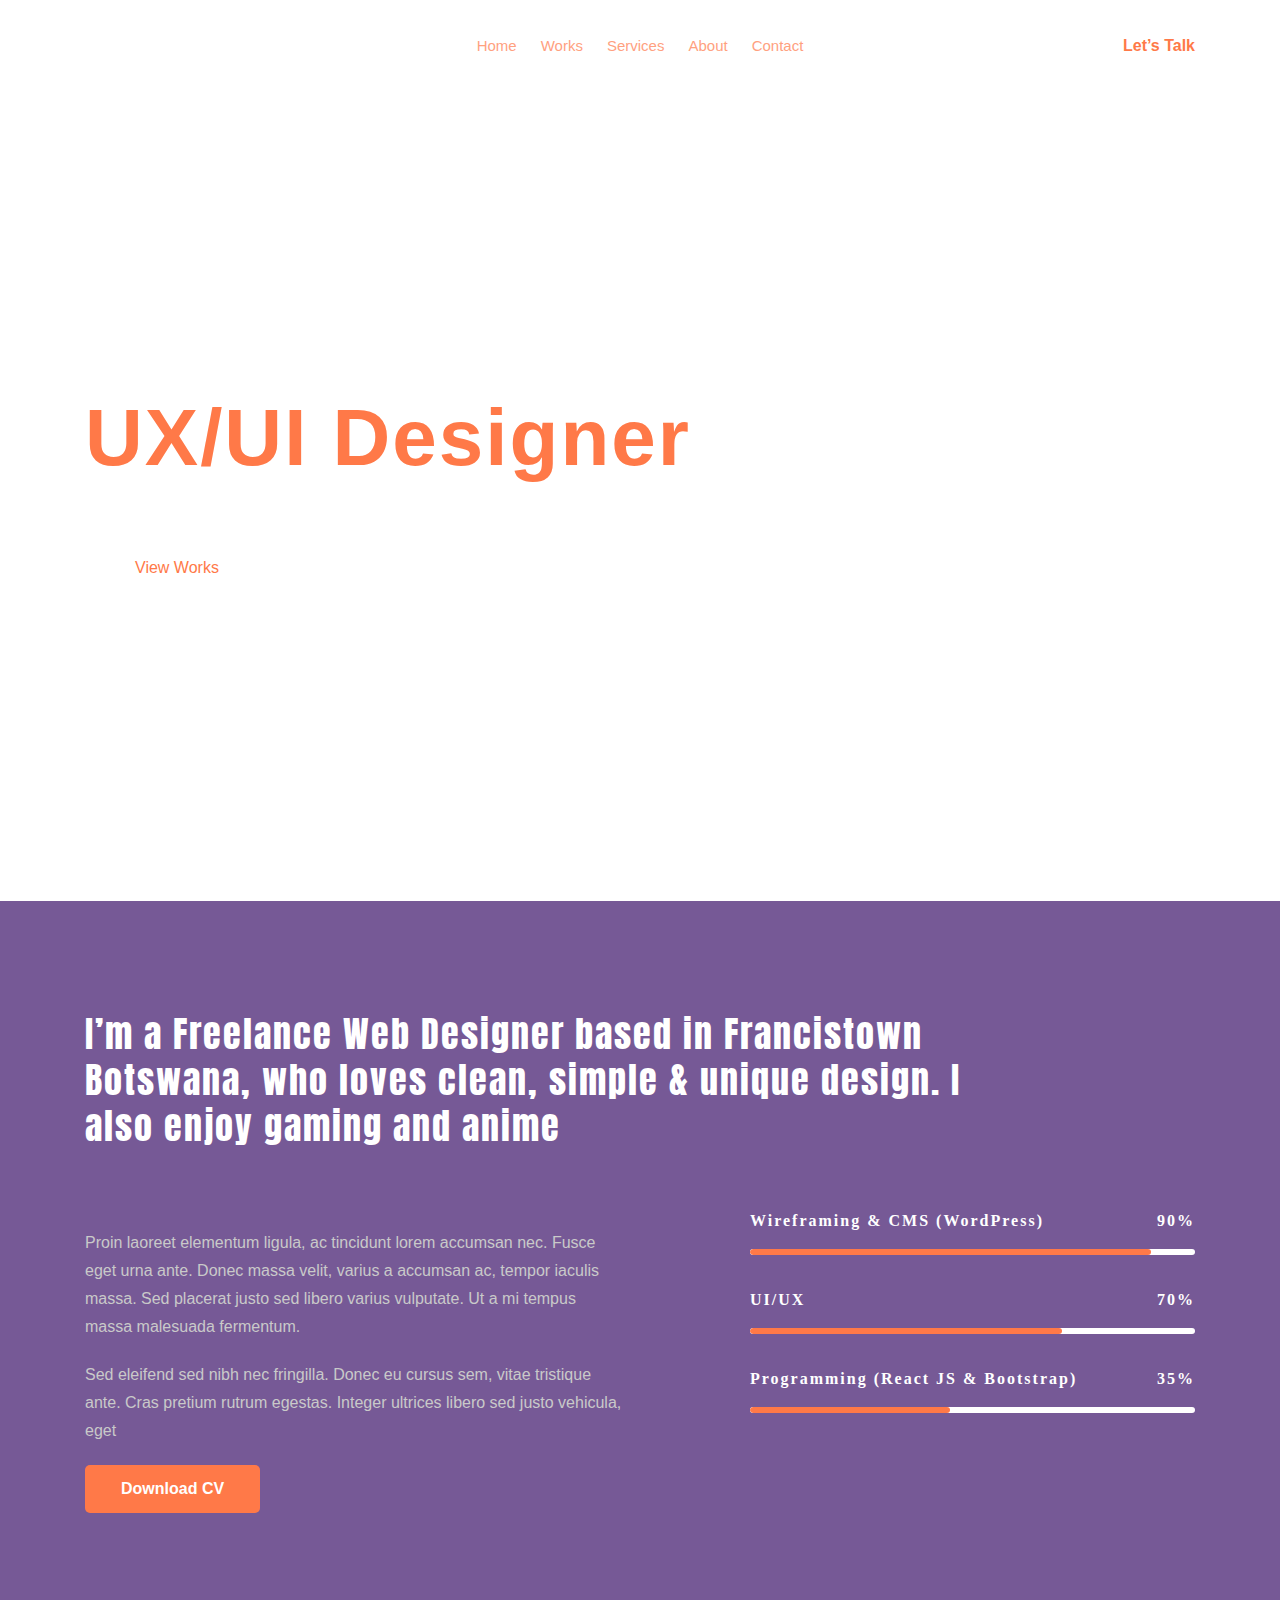
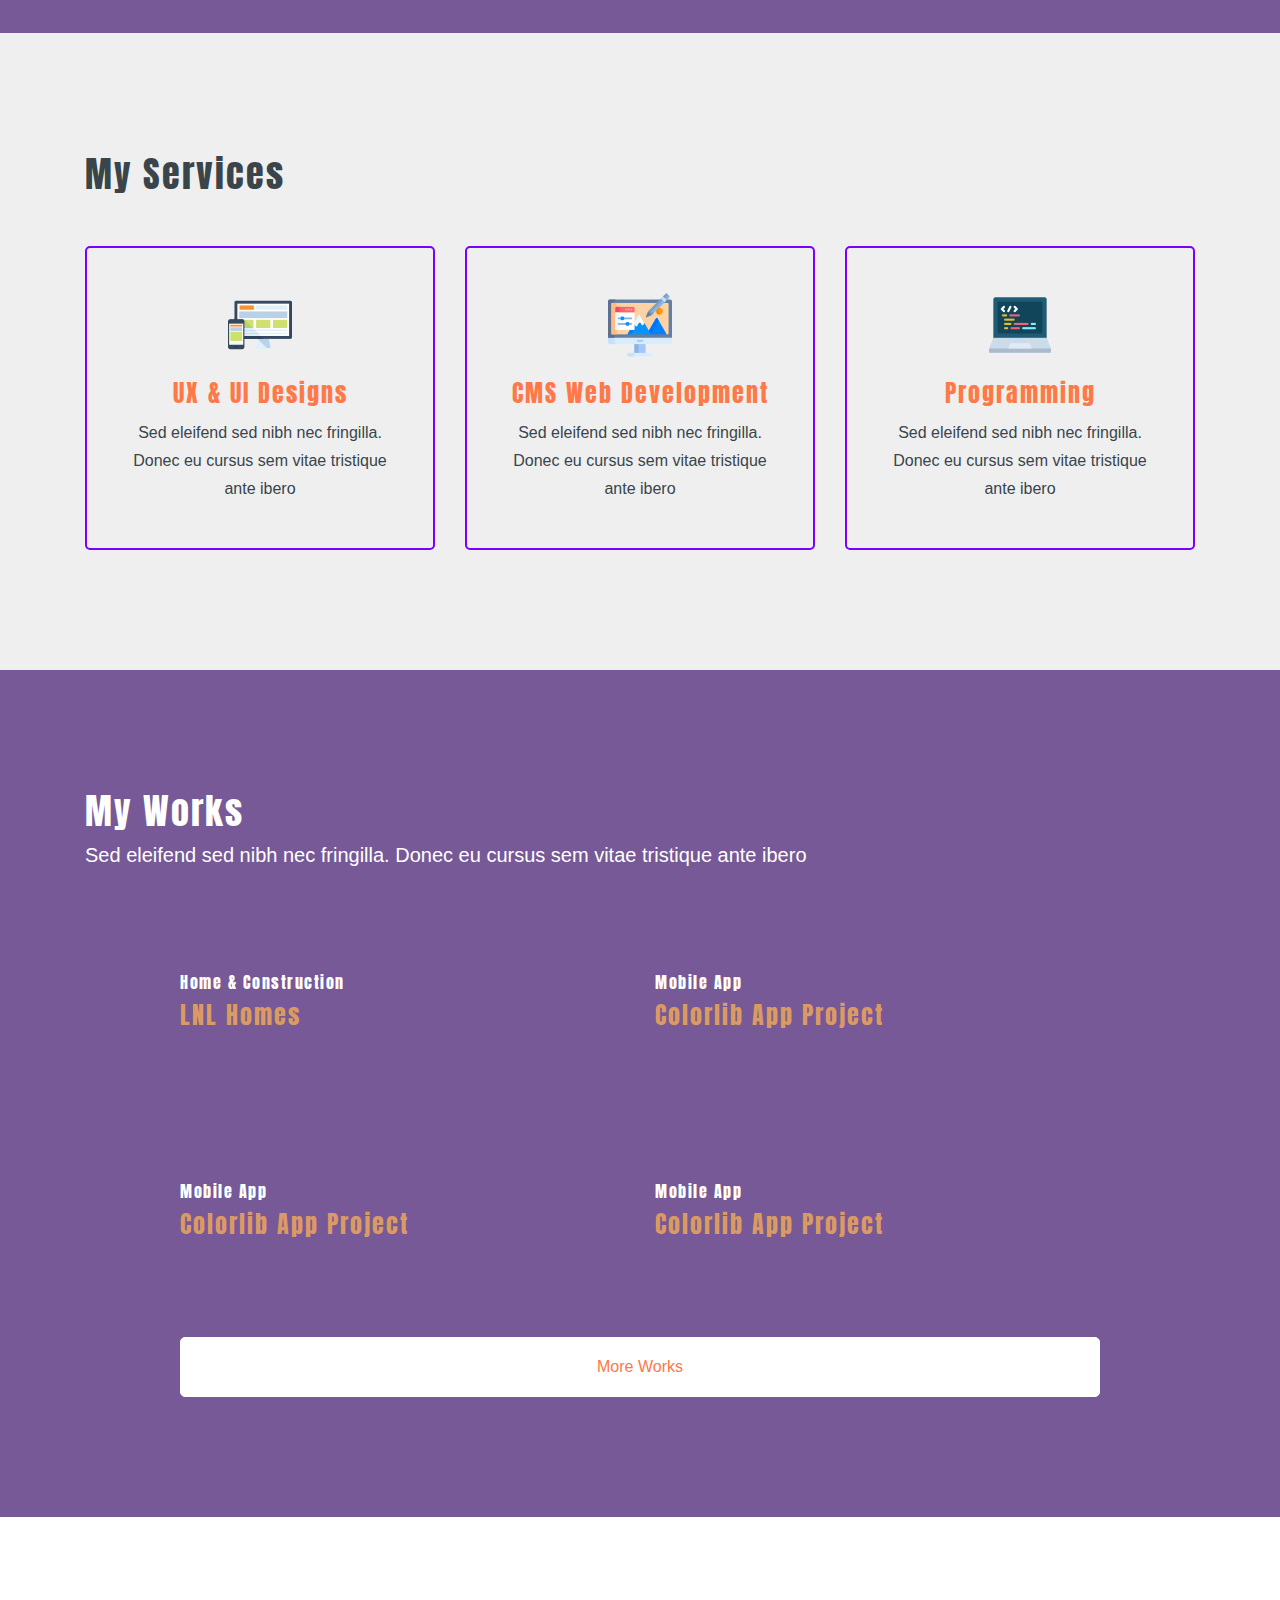
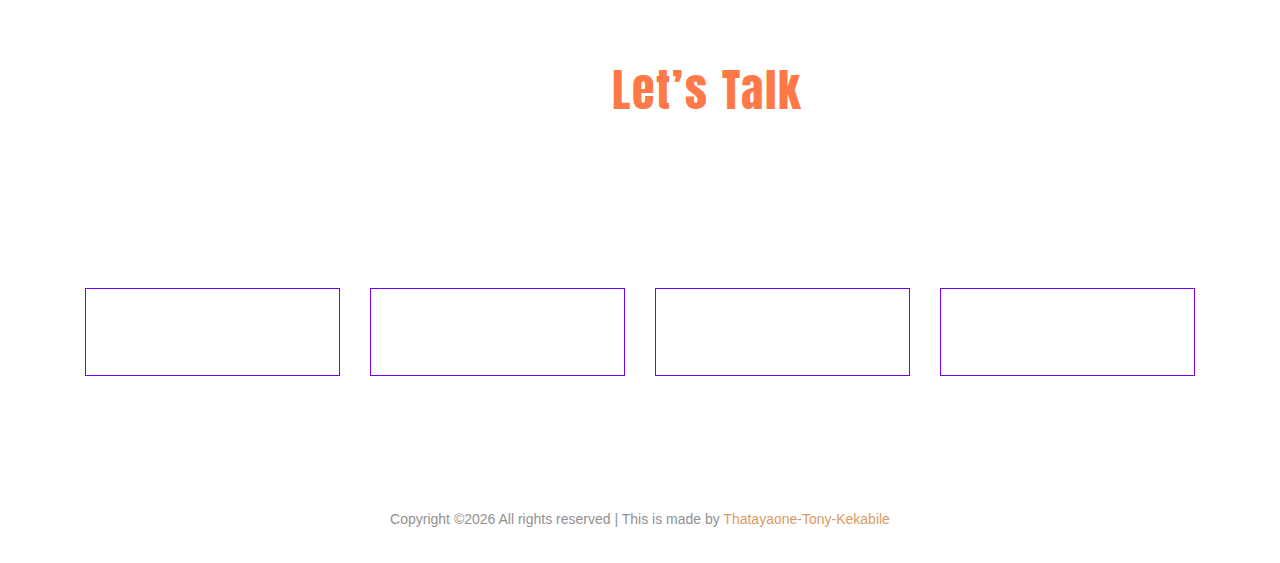
==== commit 0c2b0e95: "css and text" ====
--- a/index.html
+++ b/index.html
@@ -4,7 +4,7 @@
 <head>
     <meta charset="utf-8">
     <meta http-equiv="x-ua-compatible" content="ie=edge">
-    <title>Tony</title>
+    <title>Tony | Creative Work</title>
     <meta name="description" content="">
     <meta name="viewport" content="width=device-width, initial-scale=1">
 
@@ -106,7 +106,7 @@
             <div class="row">
                 <div class="col-xl-10">
                     <div class="download_text">
-                        <h3>I’m a Creative director based on New York, who loves clean, simple & unique design. I also enjoy crafting </h3>
+                        <h3>I’m a Freelance Web Designer based in Francistown Botswana, who loves clean, simple & unique design. I also enjoy gaming and anime</h3>
                     </div>
                 </div>
             </div>
@@ -210,6 +210,7 @@
                 <div class="col-xl-12">
                     <div class="section_title mb-50">
                         <h2>My Works</h2>
+                        <p>Sed eleifend sed nibh nec fringilla. Donec eu cursus sem vitae tristique ante ibero</p>
                     </div>
                 </div>
             </div>
@@ -219,11 +220,11 @@
                         <div class="col-xl-6 col-lg-6 col-md-6">
                             <div class="single_gallery">
                                 <div class="thumb">
-                                    <img src="img/gallery/1.png" alt="">
+                                    <img src="img/gallery/lnl homes.png" alt="">
                                 </div>
                                 <div class="gallery_heading">
-                                    <span>Mobile App</span>
-                                    <a href="works_details.html"><h4>Colorlib App Project</h4></a>
+                                    <span>Home & Construction</span>
+                                    <a href="lnlhomes.co.za/"><h4>LNL Homes</h4></a>
                                 </div>
                             </div>
                             <div class="single_gallery">
--- a/css/style.css
+++ b/css/style.css
@@ -73,8 +73,9 @@
 
 /* line 39, ../../Arafath/CL/Cl November/228. Resume-02/HTML/scss/theme-default.scss */
 h1, h2, h3, h4, h5 {
-  font-family: "Roboto", sans-serif;
+  font-family: "Anton";
   color: #001D38;
+  letter-spacing: 2px;
 }
 
 /* line 43, ../../Arafath/CL/Cl November/228. Resume-02/HTML/scss/theme-default.scss */
@@ -568,7 +569,7 @@
 /* line 130, ../../Arafath/CL/Cl November/228. Resume-02/HTML/scss/_btn.scss */
 .boxed-btn2 {
   border: none;
-  background: #DB9A64;
+  background: #ff7948;
   -webkit-border-radius: 5px;
   -moz-border-radius: 5px;
   border-radius: 5px;
@@ -583,7 +584,7 @@
 
 /* line 143, ../../Arafath/CL/Cl November/228. Resume-02/HTML/scss/_btn.scss */
 .boxed-btn2:hover {
-  background: #DB9A64;
+  background: #ff7948;
   color: #fff !important;
 }
 
@@ -685,7 +686,7 @@
 /* line 24, ../../Arafath/CL/Cl November/228. Resume-02/HTML/scss/_section_title.scss */
 .section_title p {
   font-size: 20px;
-  color: #F91842;
+  color: #ffffff;
   margin-bottom: 0;
   font-weight: 400;
   font-family: "Roboto", sans-serif;
@@ -1080,7 +1081,8 @@
 /* line 126, ../../Arafath/CL/Cl November/228. Resume-02/HTML/scss/_header.scss */
 .header-area .main-header-area .Appointment .book_btn a:hover {
   /* Permalink - use to edit and share this gradient: https://colorzilla.com/gradient-editor/#DB9A64+0,fd8e5e+100 */
-  background: #7900ff;
+  background: #FF946D;
+  border: 1px solid #ffffff;
   color: #fff;
 }
 
@@ -1099,7 +1101,7 @@
 
 /* line 148, ../../Arafath/CL/Cl November/228. Resume-02/HTML/scss/_header.scss */
 .header-area .main-header-area .main-menu ul li a {
-  color: #DB9A64;
+  color: #FFA17F;
   font-size: 16px;
   text-transform: capitalize;
   font-weight: 500;
@@ -1158,7 +1160,7 @@
 
 /* line 207, ../../Arafath/CL/Cl November/228. Resume-02/HTML/scss/_header.scss */
 .header-area .main-header-area .main-menu ul li a:hover {
-  color: #DB9A64;
+  color: #ffffff;
 }
 
 /* line 211, ../../Arafath/CL/Cl November/228. Resume-02/HTML/scss/_header.scss */
@@ -1237,7 +1239,7 @@
   transition: transform 500ms ease, background 500ms ease;
   -webkit-transition: transform 500ms ease, background 500ms ease;
   box-shadow: 0px 3px 16px 0px rgba(0, 0, 0, 0.1);
-  background: #311E25;
+  background: #47167d;
 }
 
 @media (max-width: 767px) {
@@ -1458,7 +1460,7 @@
   font-family: "Roboto", sans-serif;
   font-size: 80px;
   text-transform: capitalize;
-  font-weight: 300;
+  font-weight: 600;
   line-height: 90px;
   color: #fff;
   margin-bottom: 55px;
@@ -2498,7 +2500,9 @@
 .download_area .progress_skills .single_progress .label span {
   font-size: 16px;
   color: #fff;
-  font-weight: 400;
+  font-weight: 600;
+  letter-spacing: 2px;
+font-family: "Roboto";
 }
 
 /* line 44, ../../Arafath/CL/Cl November/228. Resume-02/HTML/scss/_download.scss */
@@ -2512,7 +2516,7 @@
 
 /* line 50, ../../Arafath/CL/Cl November/228. Resume-02/HTML/scss/_download.scss */
 .download_area .progress_skills .single_progress .progress .progress-bar {
-  background: #DB9A64;
+  background: #ff7948;
   border-radius: 5px;
 }
 
@@ -2612,12 +2616,13 @@
   font-weight: 400;
   display: block;
   margin-bottom: 7px;
+  letter-spacing: 1.5px;
 }
 
 /* line 22, ../../Arafath/CL/Cl November/228. Resume-02/HTML/scss/_gallery.scss */
 .gallery_area .single_gallery .gallery_heading h4 {
   font-size: 24px;
-  font-weight: 400;
+  font-weight: 500;
   color: #DB9A64;
 }
 
@@ -2859,8 +2864,8 @@
 /* line 44, ../../Arafath/CL/Cl November/228. Resume-02/HTML/scss/_bradcam.scss */
 .bradcam_area h3 {
   font-size: 80px;
-  color: #fff;
-  font-weight: 300;
+  color: #F27344;
+  font-weight: 600;
   margin-bottom: 0;
   text-transform: capitalize;
 }
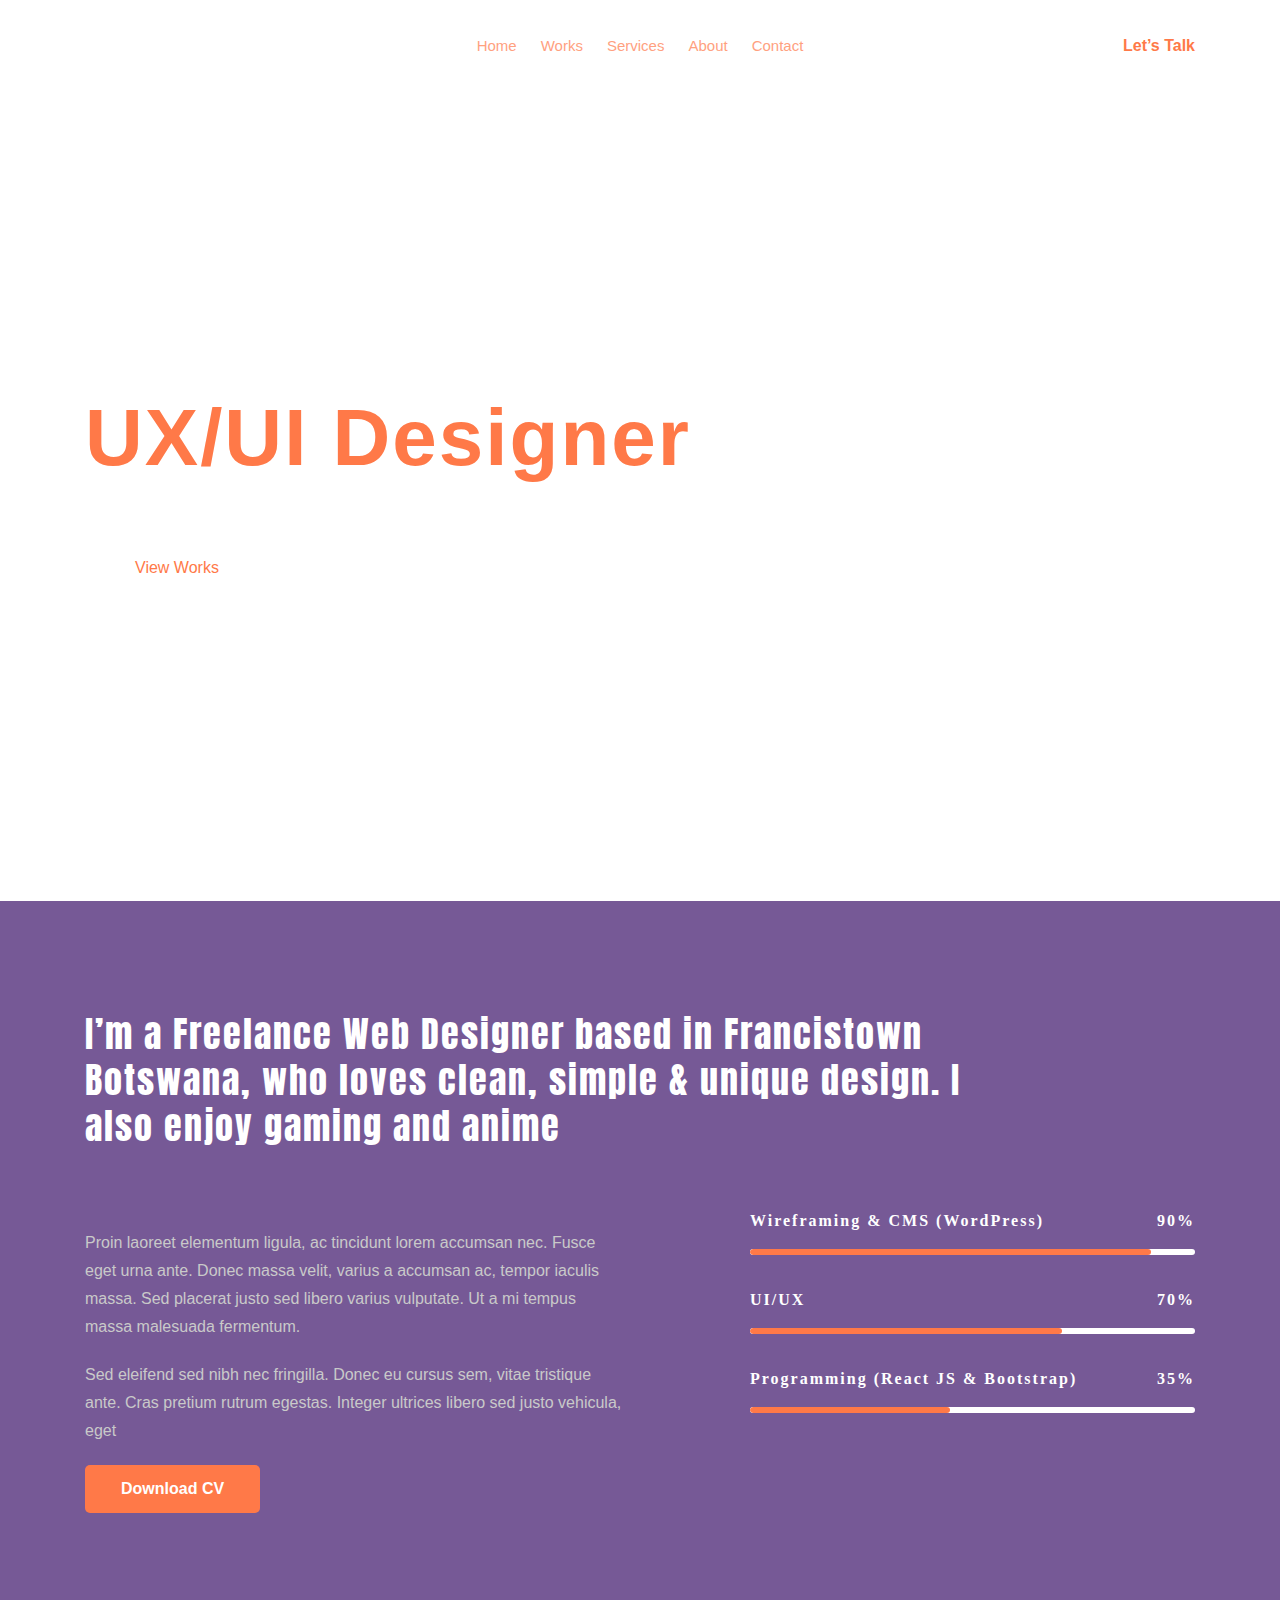
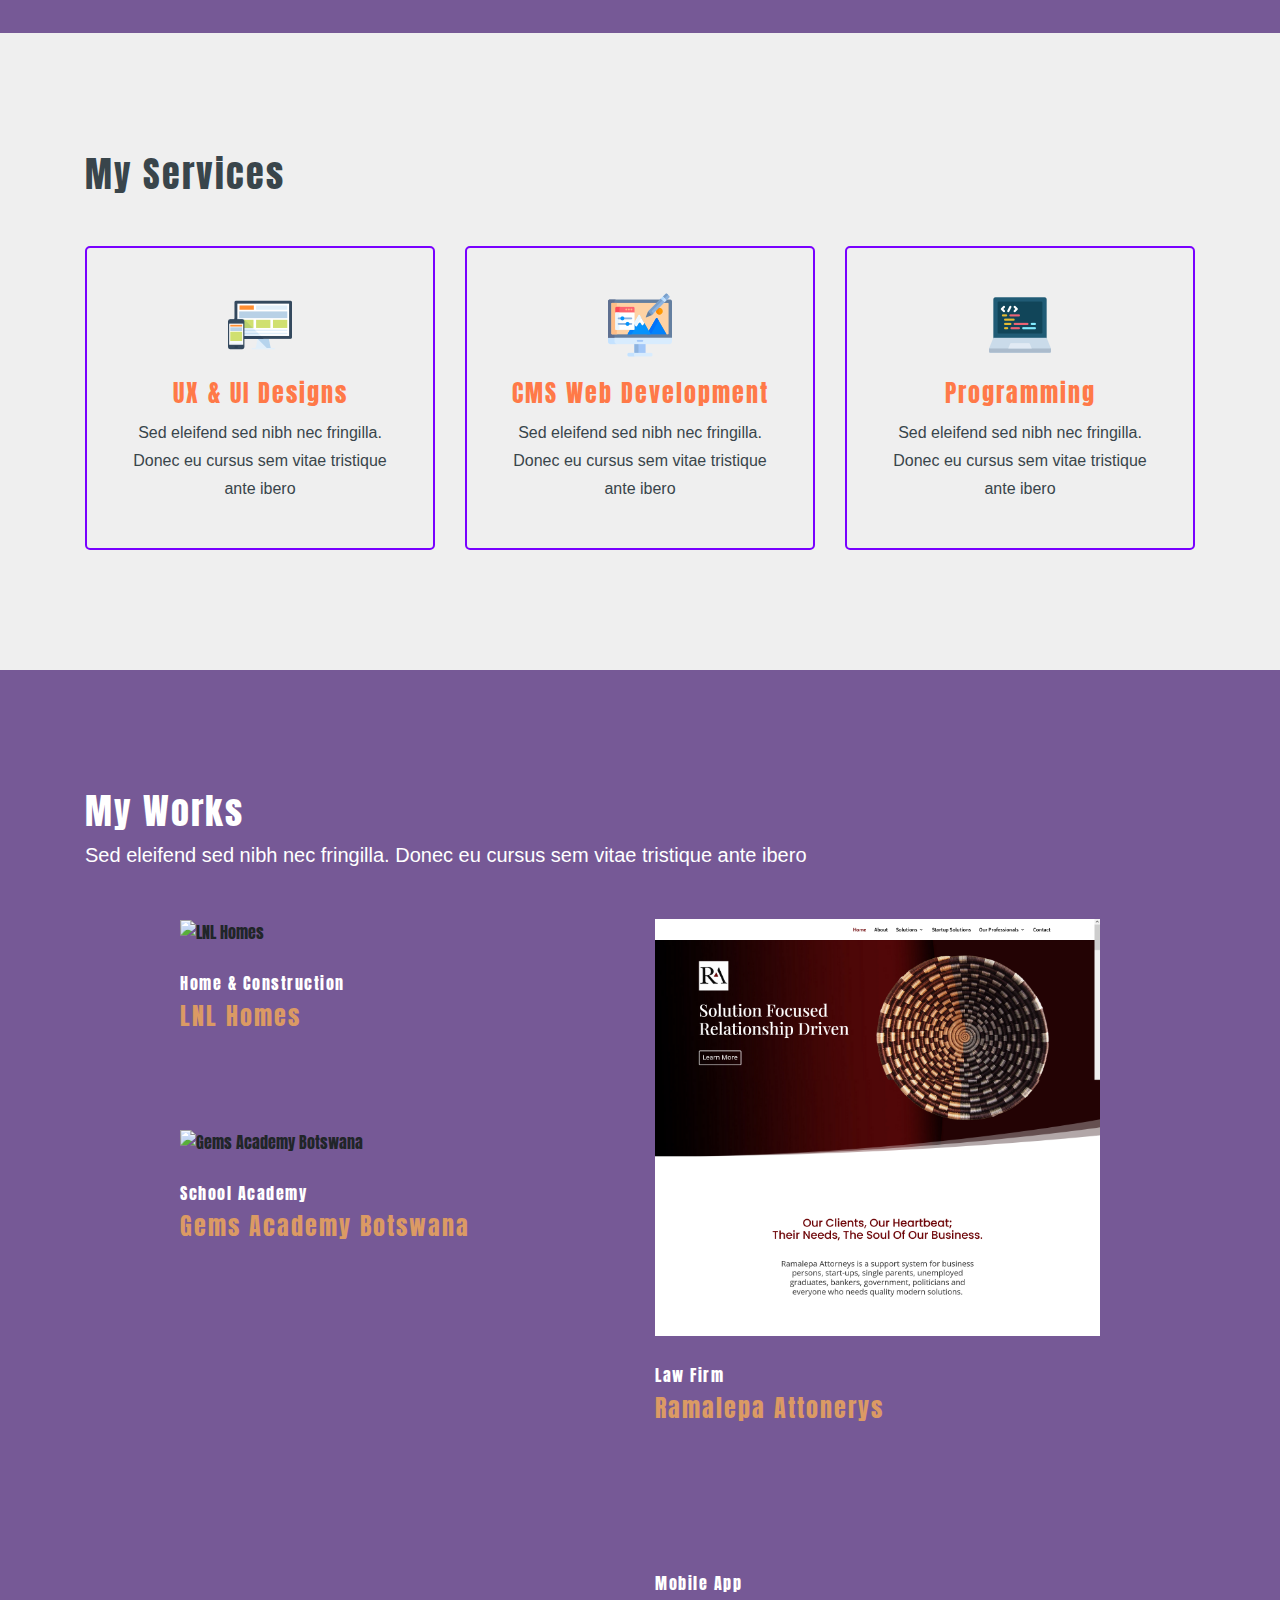
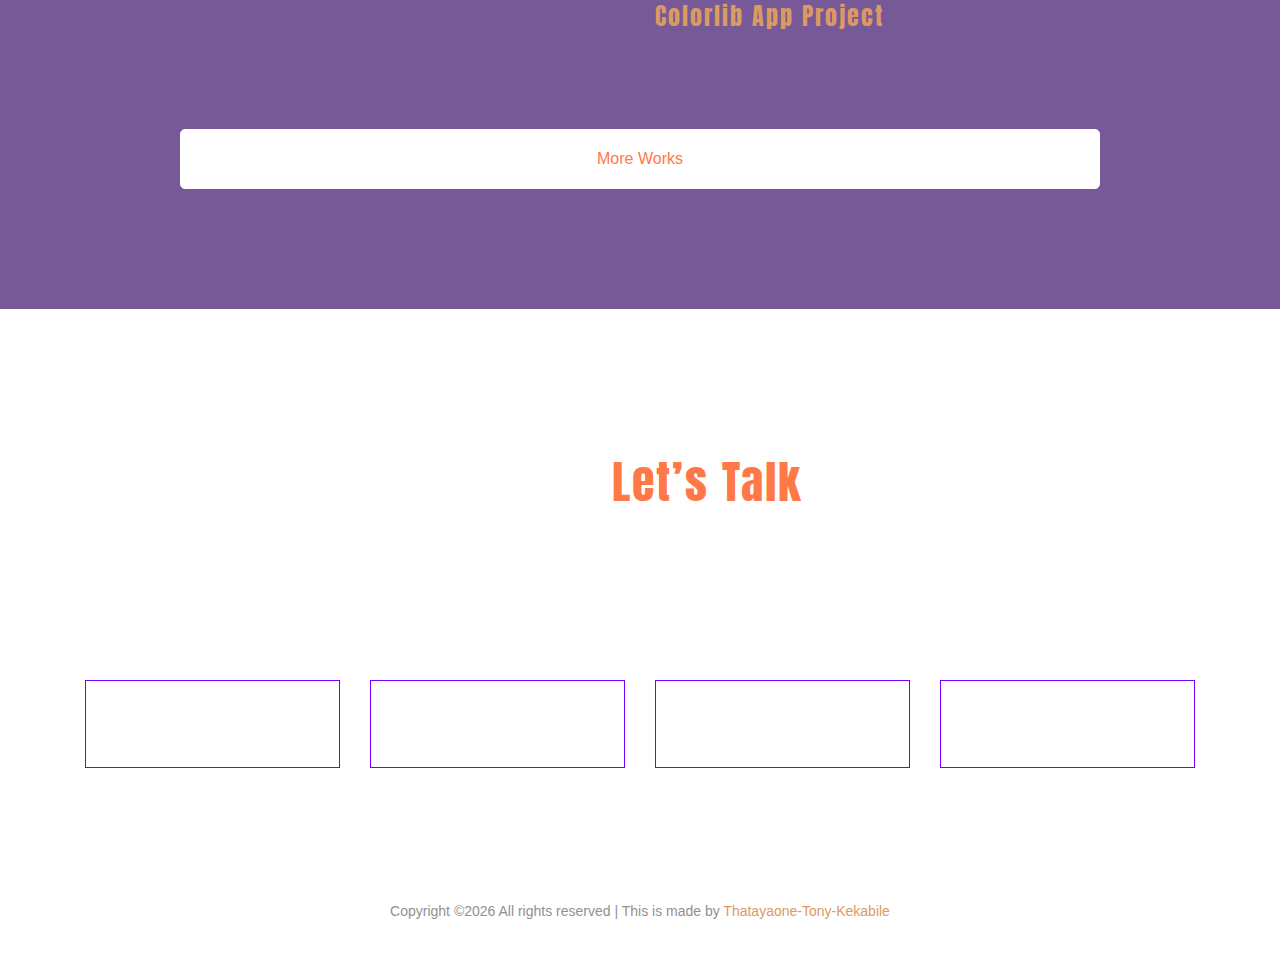
==== commit ef2b5139: "text" ====
--- a/index.html
+++ b/index.html
@@ -220,7 +220,7 @@
                         <div class="col-xl-6 col-lg-6 col-md-6">
                             <div class="single_gallery">
                                 <div class="thumb">
-                                    <img src="img/gallery/lnl homes.png" alt="">
+                                    <img src="img/gallery/lnl homes.png" alt="LNL Homes">
                                 </div>
                                 <div class="gallery_heading">
                                     <span>Home & Construction</span>
@@ -229,22 +229,22 @@
                             </div>
                             <div class="single_gallery">
                                 <div class="thumb">
-                                    <img src="img/gallery/2.png" alt="">
+                                    <img src="img/gallery/2.png" alt="Gems Academy Botswana">
                                 </div>
                                 <div class="gallery_heading">
-                                    <span>Mobile App</span>
-                                    <a href="works_details.html"><h4>Colorlib App Project</h4></a>
+                                    <span>School Academy</span>
+                                    <a href="works_details.html"><h4>Gems Academy Botswana</h4></a>
                                 </div>
                             </div>
                         </div>
                         <div class="col-xl-6 col-lg-6 col-md-6">
                             <div class="single_gallery">
                                 <div class="thumb">
-                                    <img src="img/gallery/3.png" alt="">
+                                    <img src="img/gallery/Ramalepa Attorneys.png" alt="Ramalepa Attonerys">
                                 </div>
                                 <div class="gallery_heading">
-                                    <span>Mobile App</span>
-                                    <a href="works_details.html"><h4>Colorlib App Project</h4></a>
+                                    <span>Law Firm</span>
+                                    <a href="works_details.html"><h4>Ramalepa Attonerys</h4></a>
                                 </div>
                             </div>
                             <div class="single_gallery">
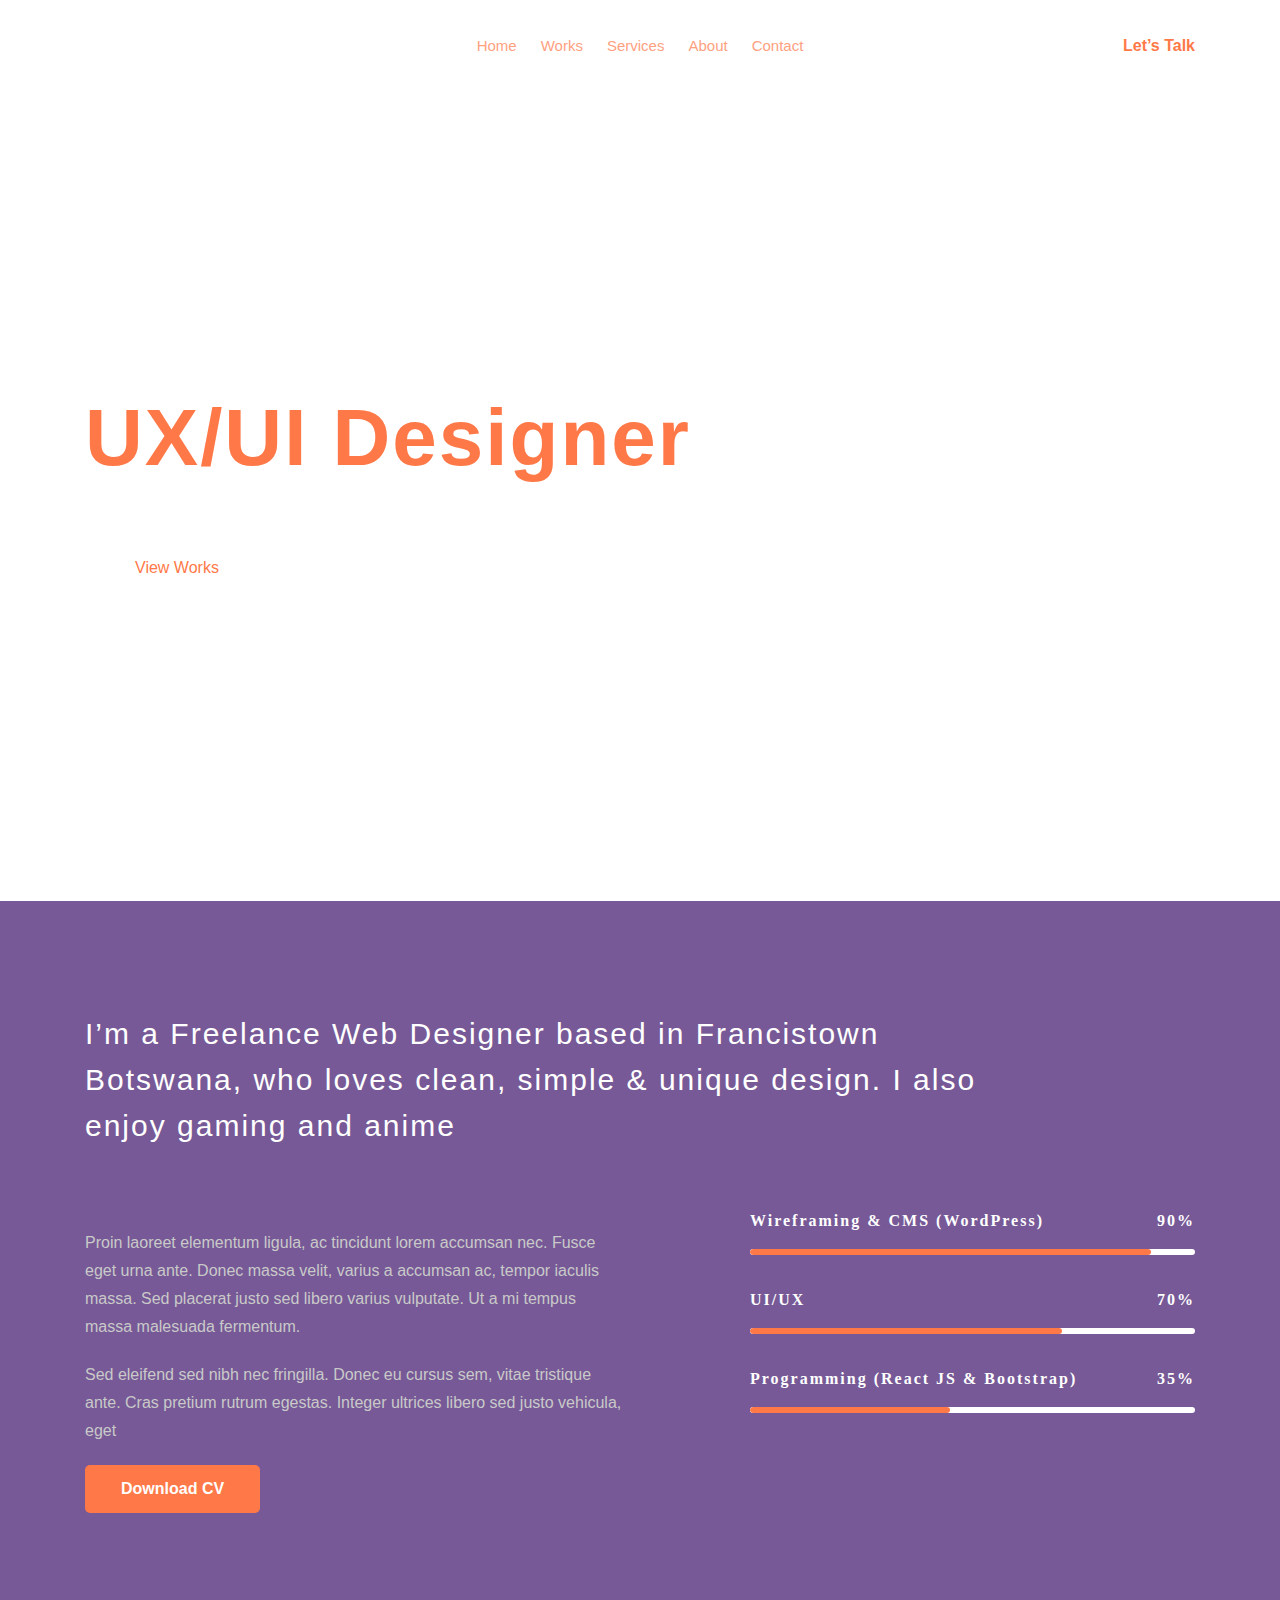
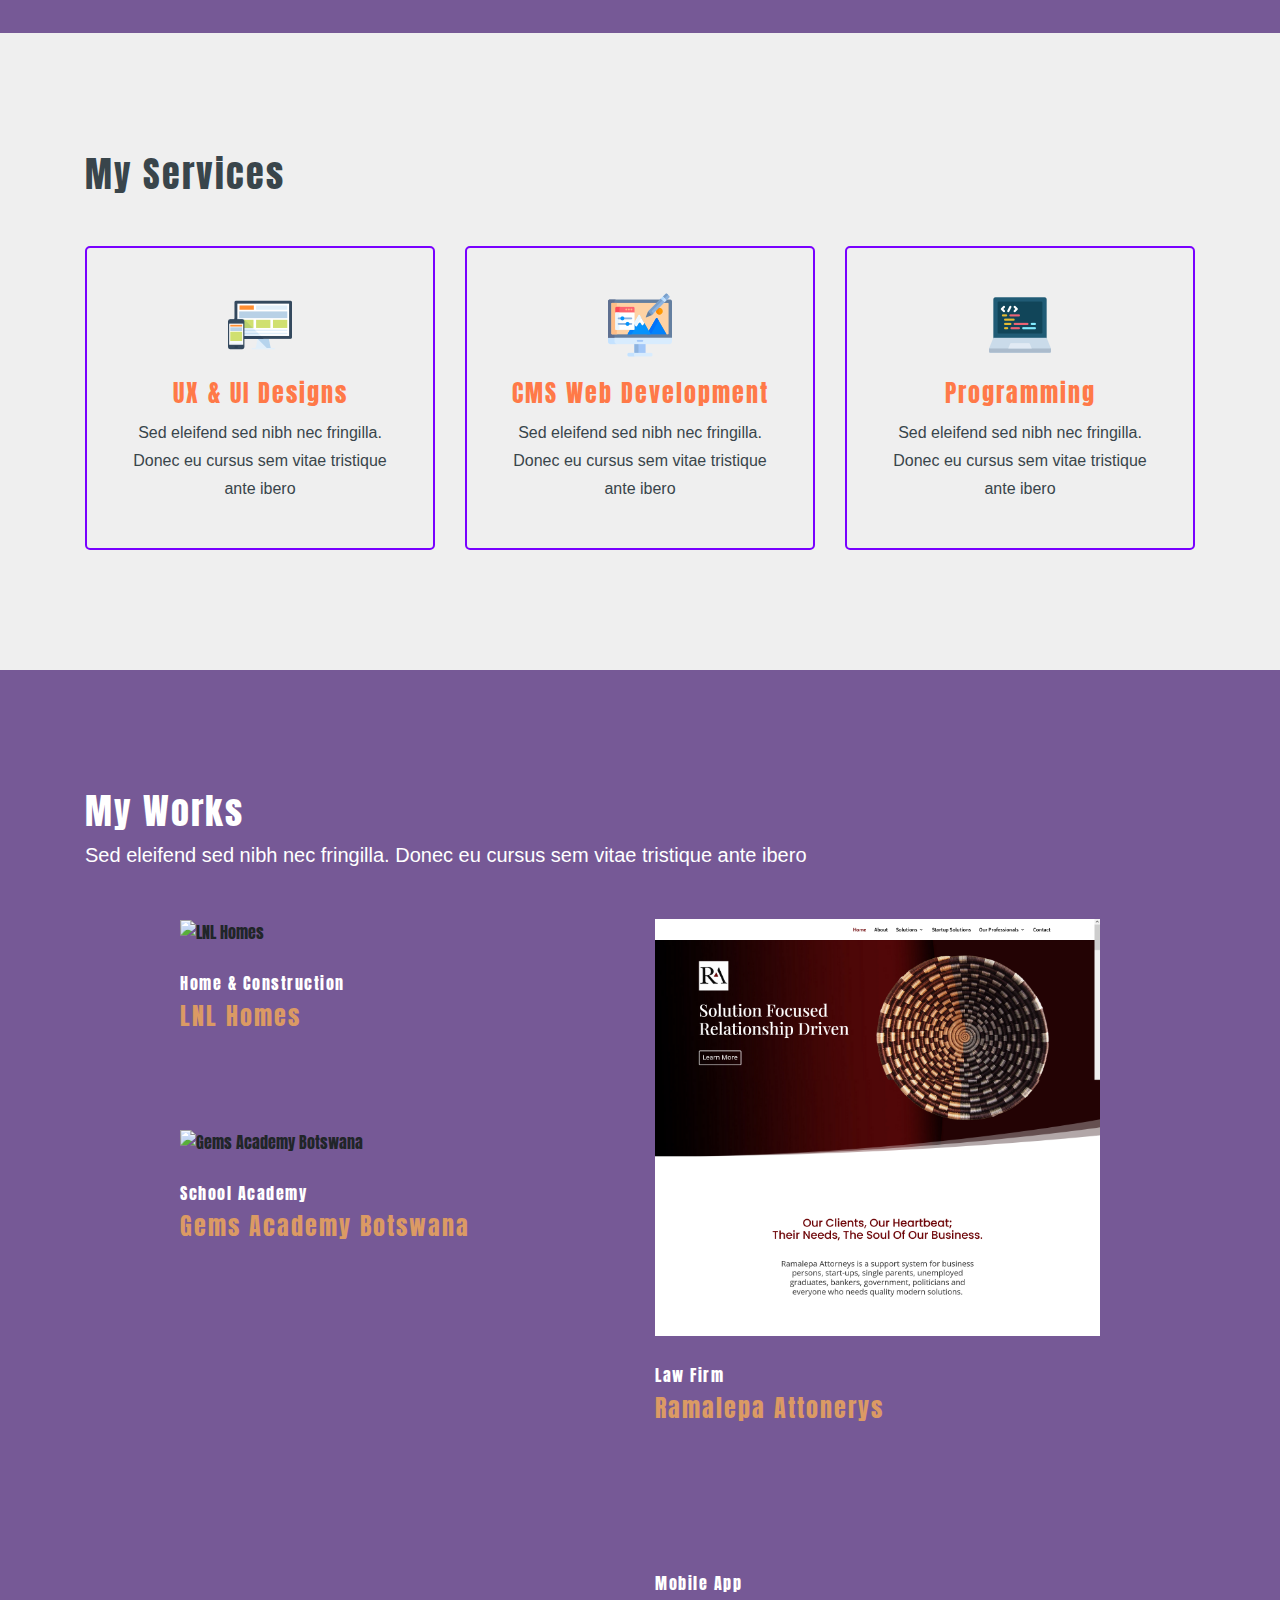
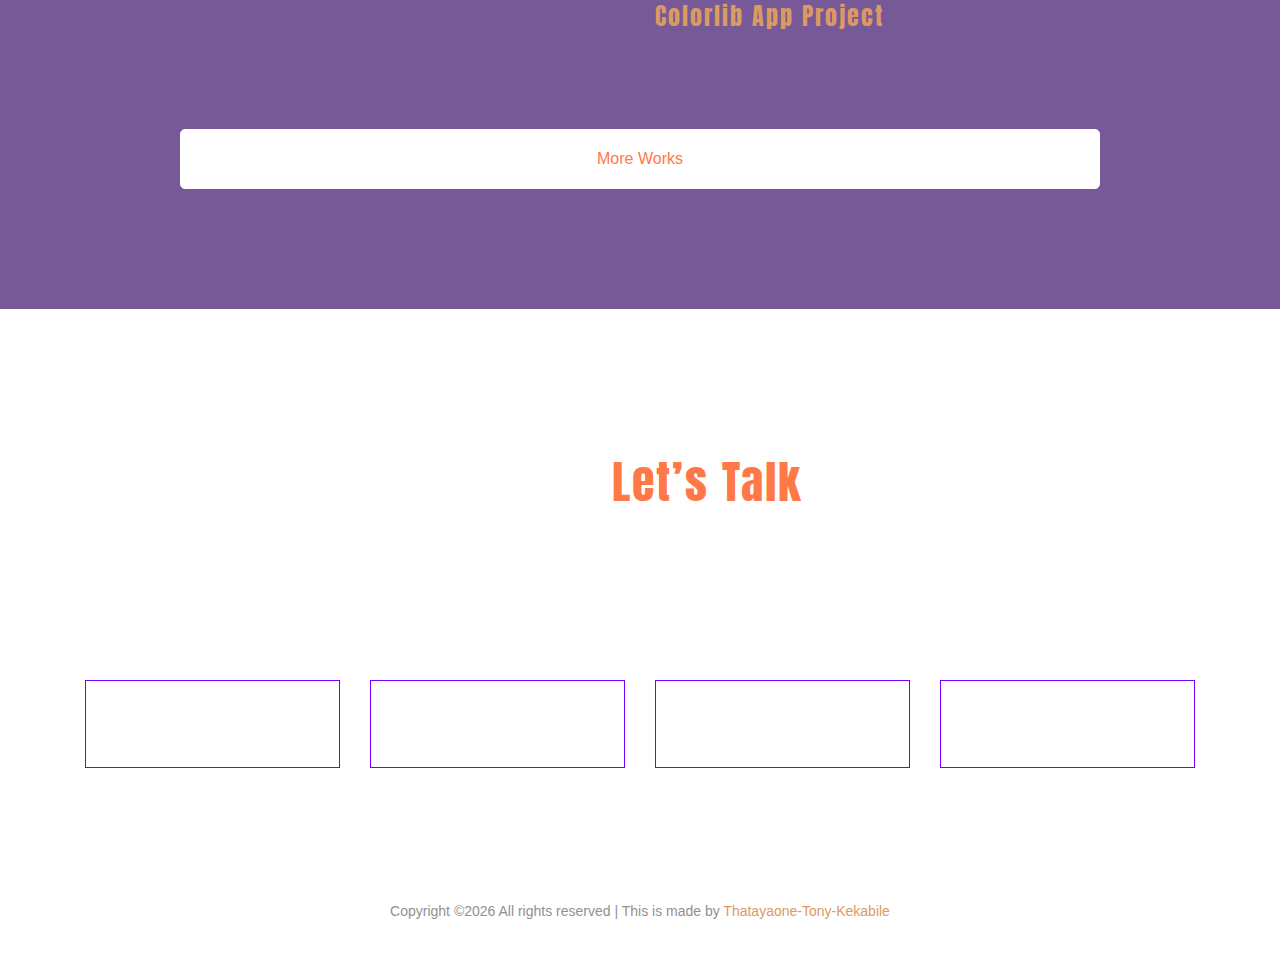
==== commit 9fbe9b86: "text and css" ====
--- a/index.html
+++ b/index.html
@@ -229,7 +229,7 @@
                             </div>
                             <div class="single_gallery">
                                 <div class="thumb">
-                                    <img src="img/gallery/2.png" alt="Gems Academy Botswana">
+                                    <img src="img/gallery/Gems Academy.png" alt="Gems Academy Botswana">
                                 </div>
                                 <div class="gallery_heading">
                                     <span>School Academy</span>
--- a/css/style.css
+++ b/css/style.css
@@ -2451,10 +2451,11 @@
 
 /* line 8, ../../Arafath/CL/Cl November/228. Resume-02/HTML/scss/_download.scss */
 .download_area .download_text h3 {
-  font-size: 36px;
+  font-size: 30px;
   color: #fff;
   line-height: 46px;
   margin-bottom: 60px;
+  font-family: 'Roboto', sans-serif;
 }
 
 @media (max-width: 767px) {
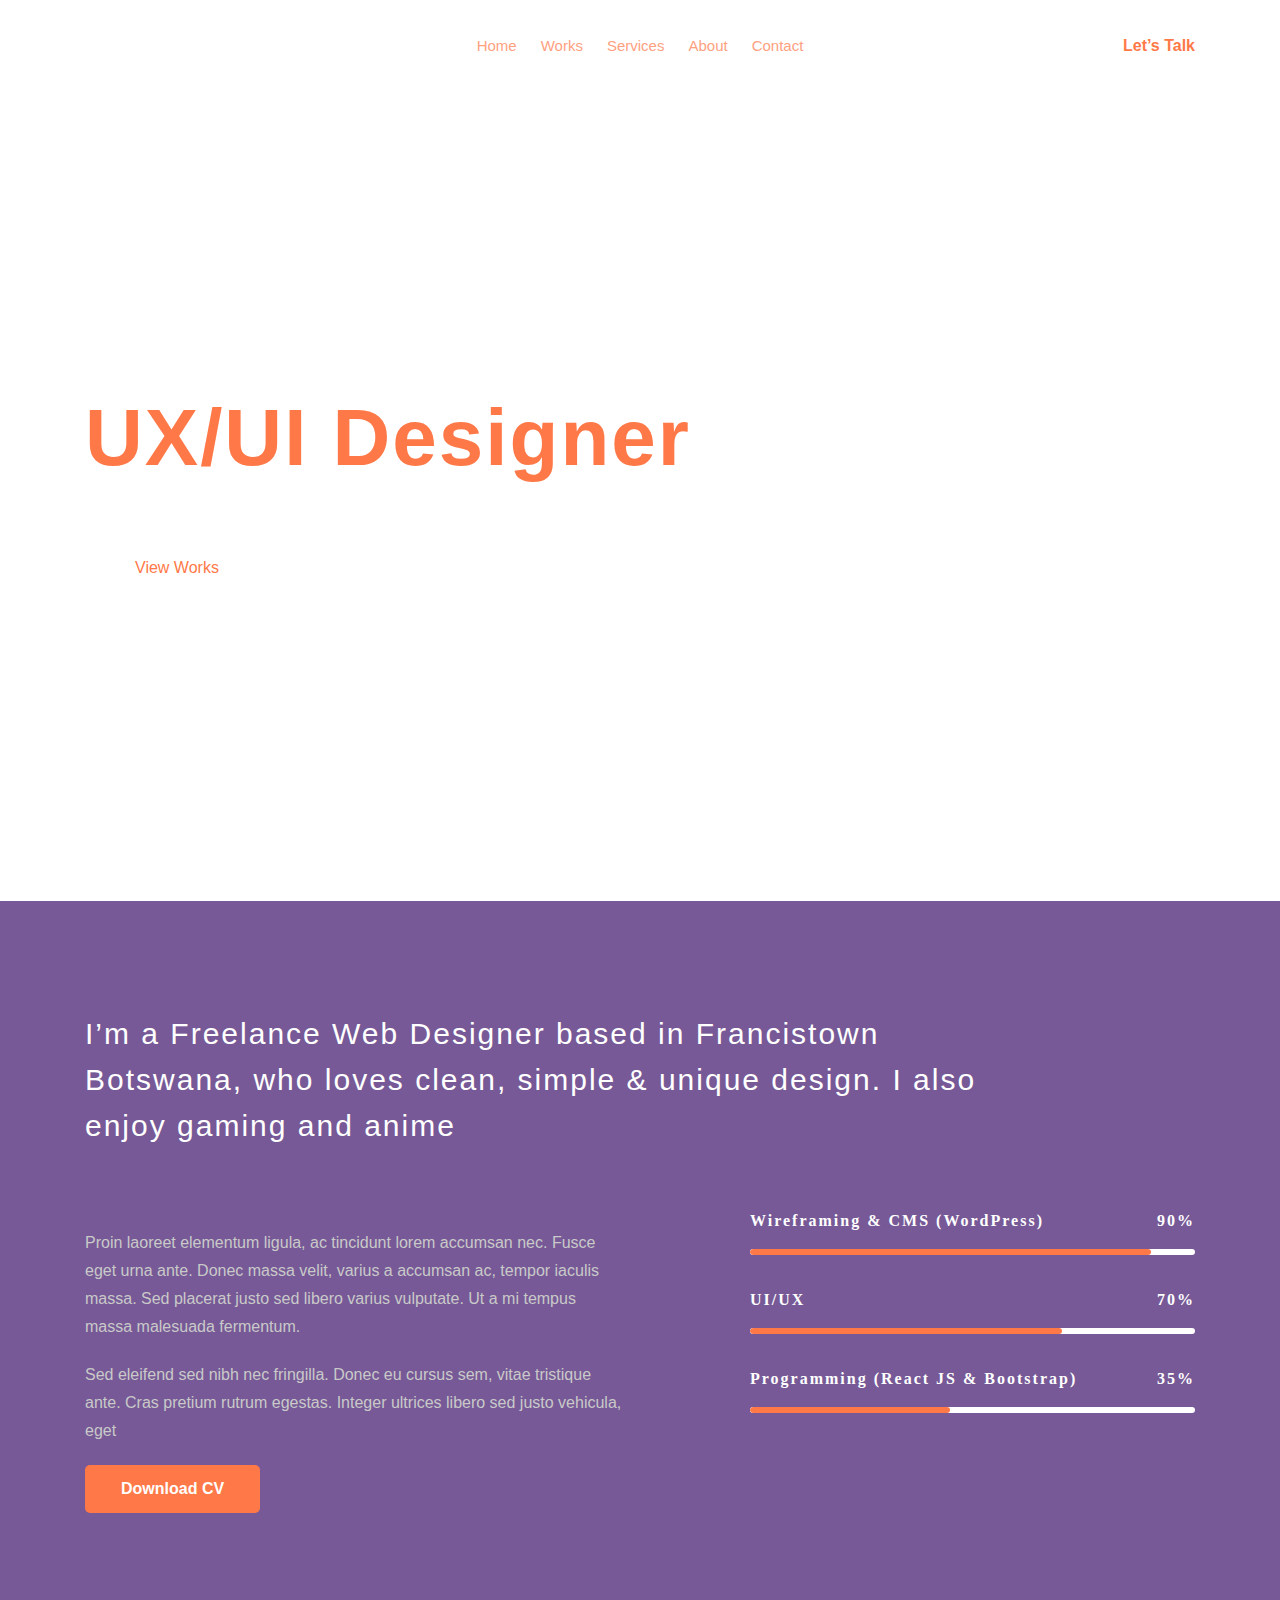
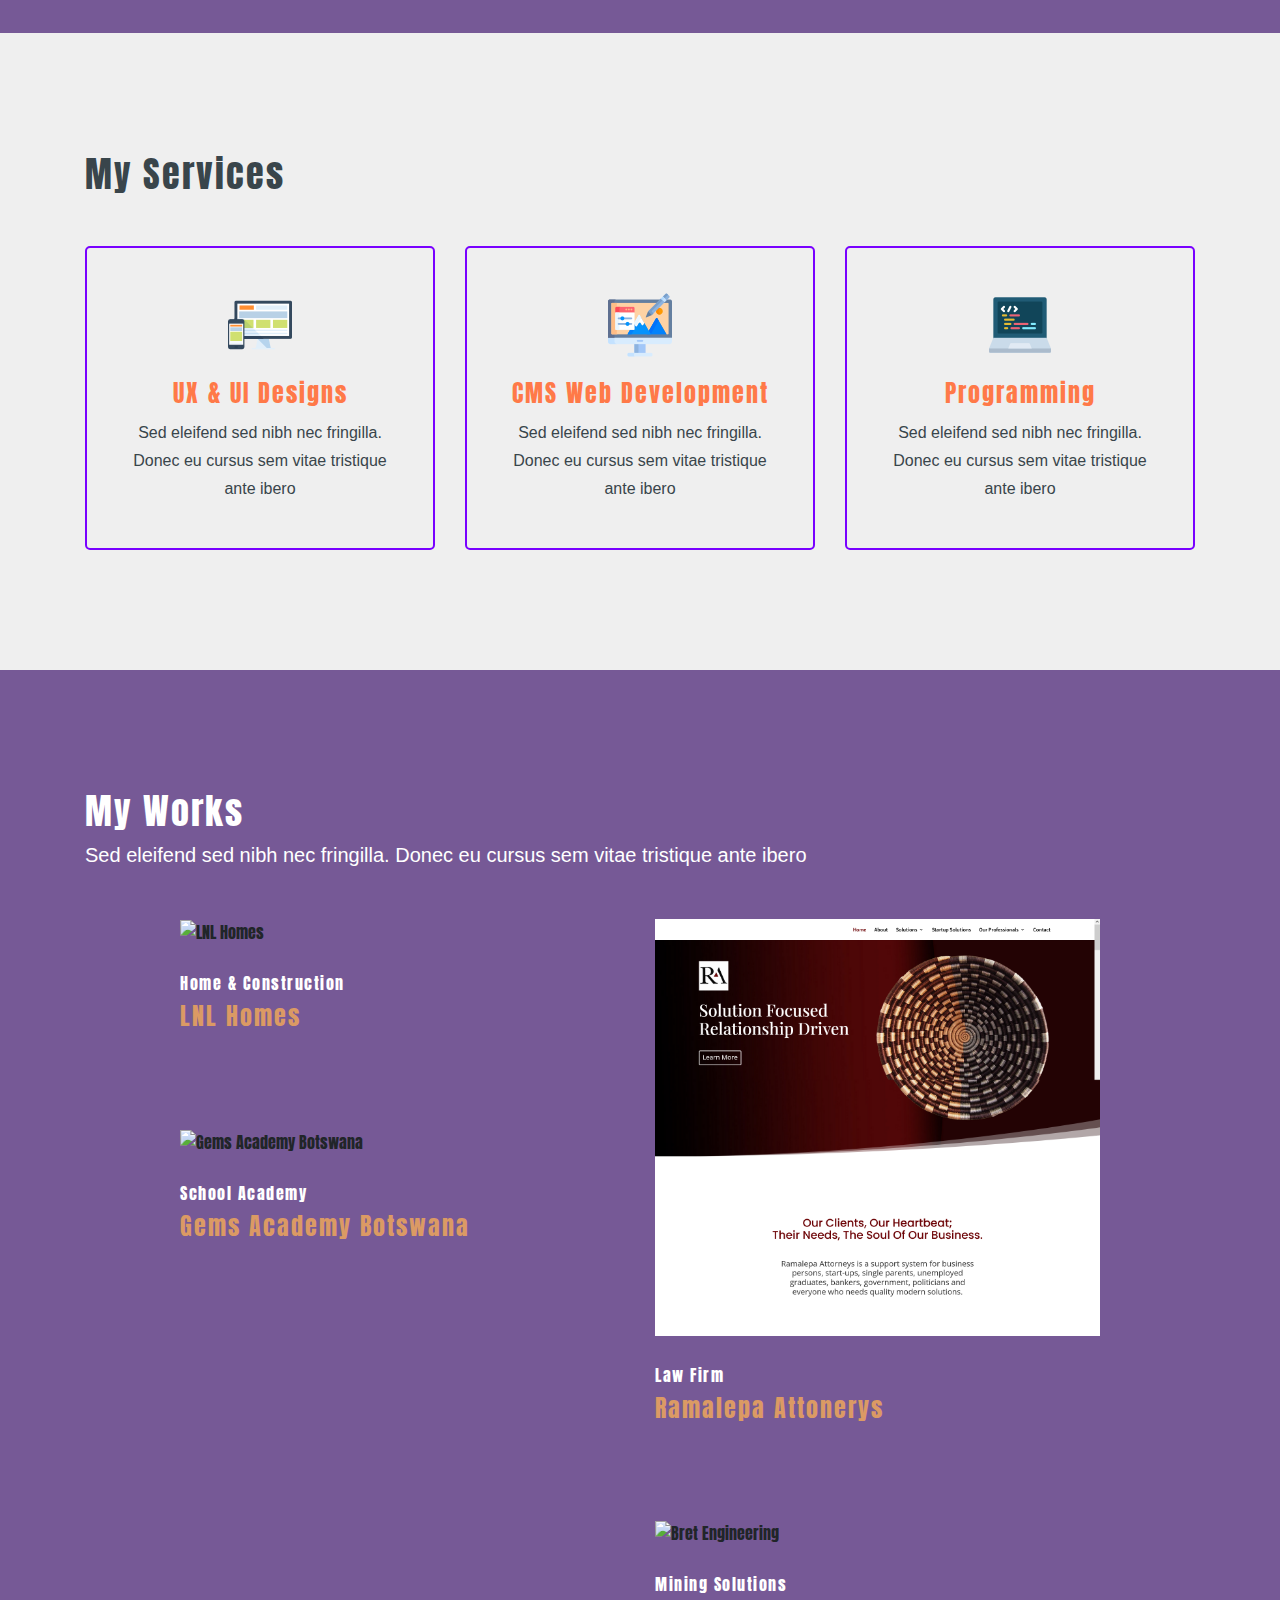
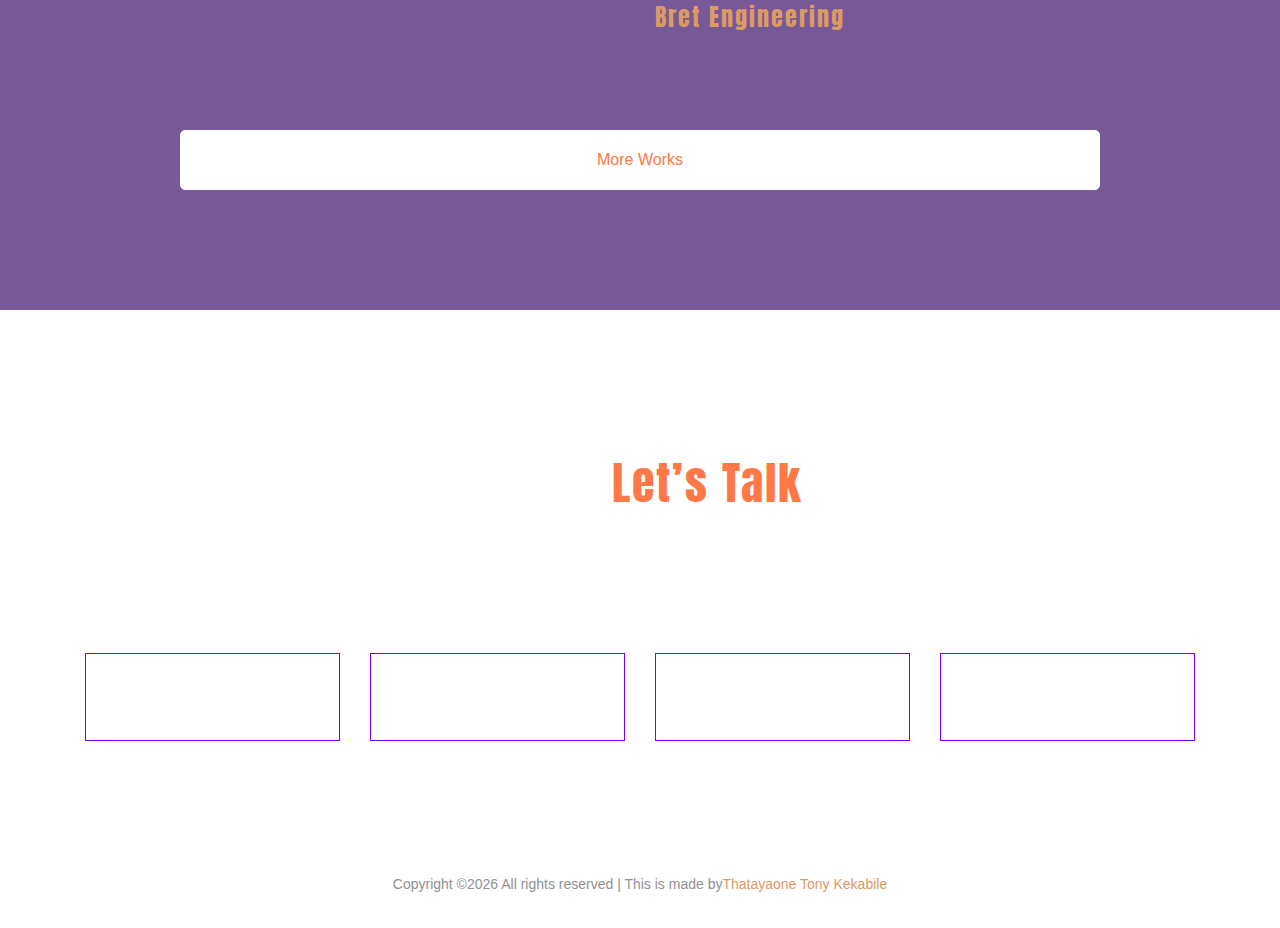
==== commit 6dd87750: "text" ====
--- a/index.html
+++ b/index.html
@@ -249,11 +249,11 @@
                             </div>
                             <div class="single_gallery">
                                 <div class="thumb">
-                                    <img src="img/gallery/4.png" alt="">
+                                    <img src="img/gallery/Bret Engineering.png" alt="Bret Engineering">
                                 </div>
                                 <div class="gallery_heading">
-                                    <span>Mobile App</span>
-                                    <a href="works.html"><h4>Colorlib App Project</h4></a>
+                                    <span>Mining Solutions</span>
+                                    <a href="https://bret.co.bw/"><h4>Bret Engineering</h4></a>
                                 </div>
                             </div>
                         </div>
@@ -280,7 +280,7 @@
                     <div class="col-lg-8">
                         <div class="lets_talk">
                             <h3>Do you have any Project? <a href="contact.html">Let’s Talk</a> </h3>
-                            <p>Sed eleifend sed nibh nec fringilla. Donec eu cursus sem, vitae tristique ante. Cras pretium rutrum egestas. Integer ultrices libero sed justo vehicula, eget tincidunt tortor tempus.</p>
+                            <p>Please feel free to contact me and start a project together.</p>
                         </div>
                     </div>
                 </div>
@@ -318,9 +318,7 @@
                 <div class="row">
                     <div class="col-xl-12">
                         <p class="copy_right text-center">
-                            <!-- Link back to Colorlib can't be removed. Template is licensed under CC BY 3.0. -->
-Copyright &copy;<script>document.write(new Date().getFullYear());</script> All rights reserved | This is made<i class="fa fa-heart-o" aria-hidden="true"></i> by <a href="#" target="_blank">Thatayaone-Tony-Kekabile</a>
-<!-- Link back to Colorlib can't be removed. Template is licensed under CC BY 3.0. -->
+Copyright &copy;<script>document.write(new Date().getFullYear());</script> All rights reserved | This is made by<a href="#" target="_blank">Thatayaone Tony Kekabile</a>
                         </p>
                     </div>
                 </div>
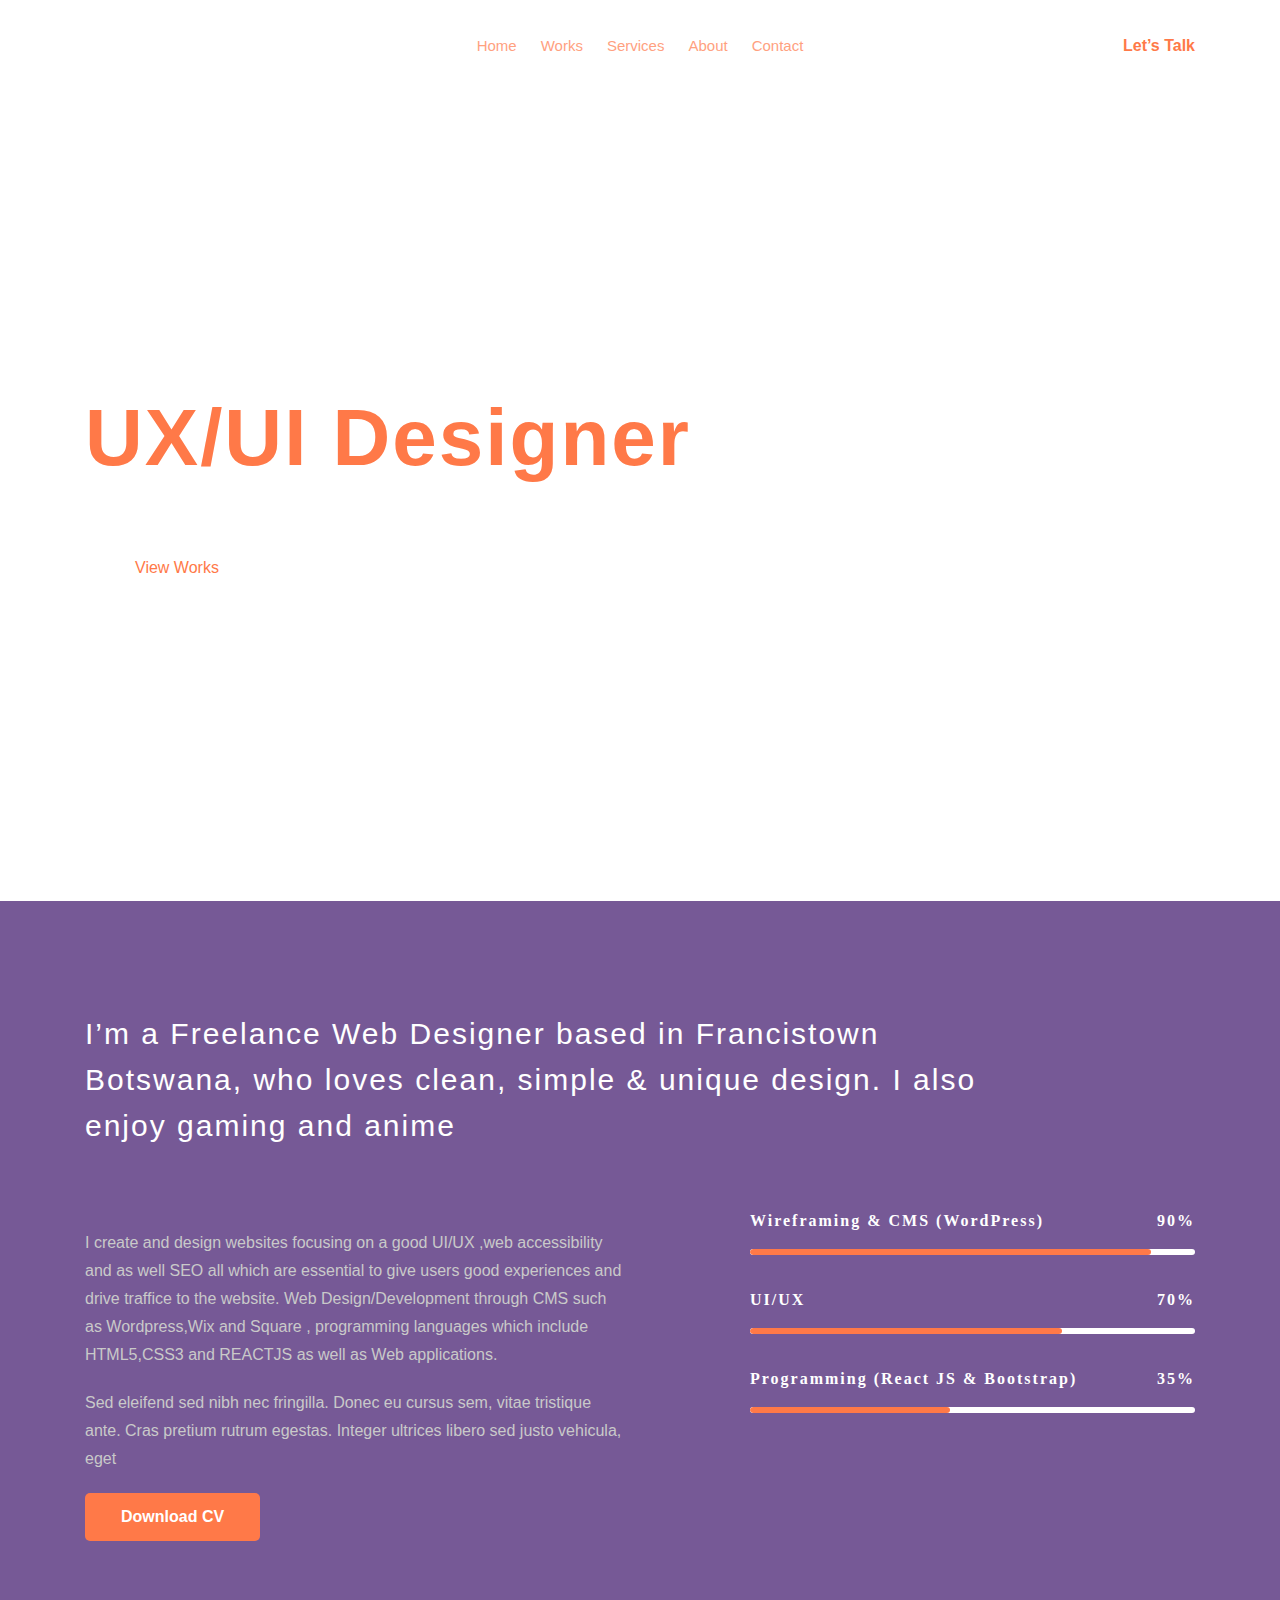
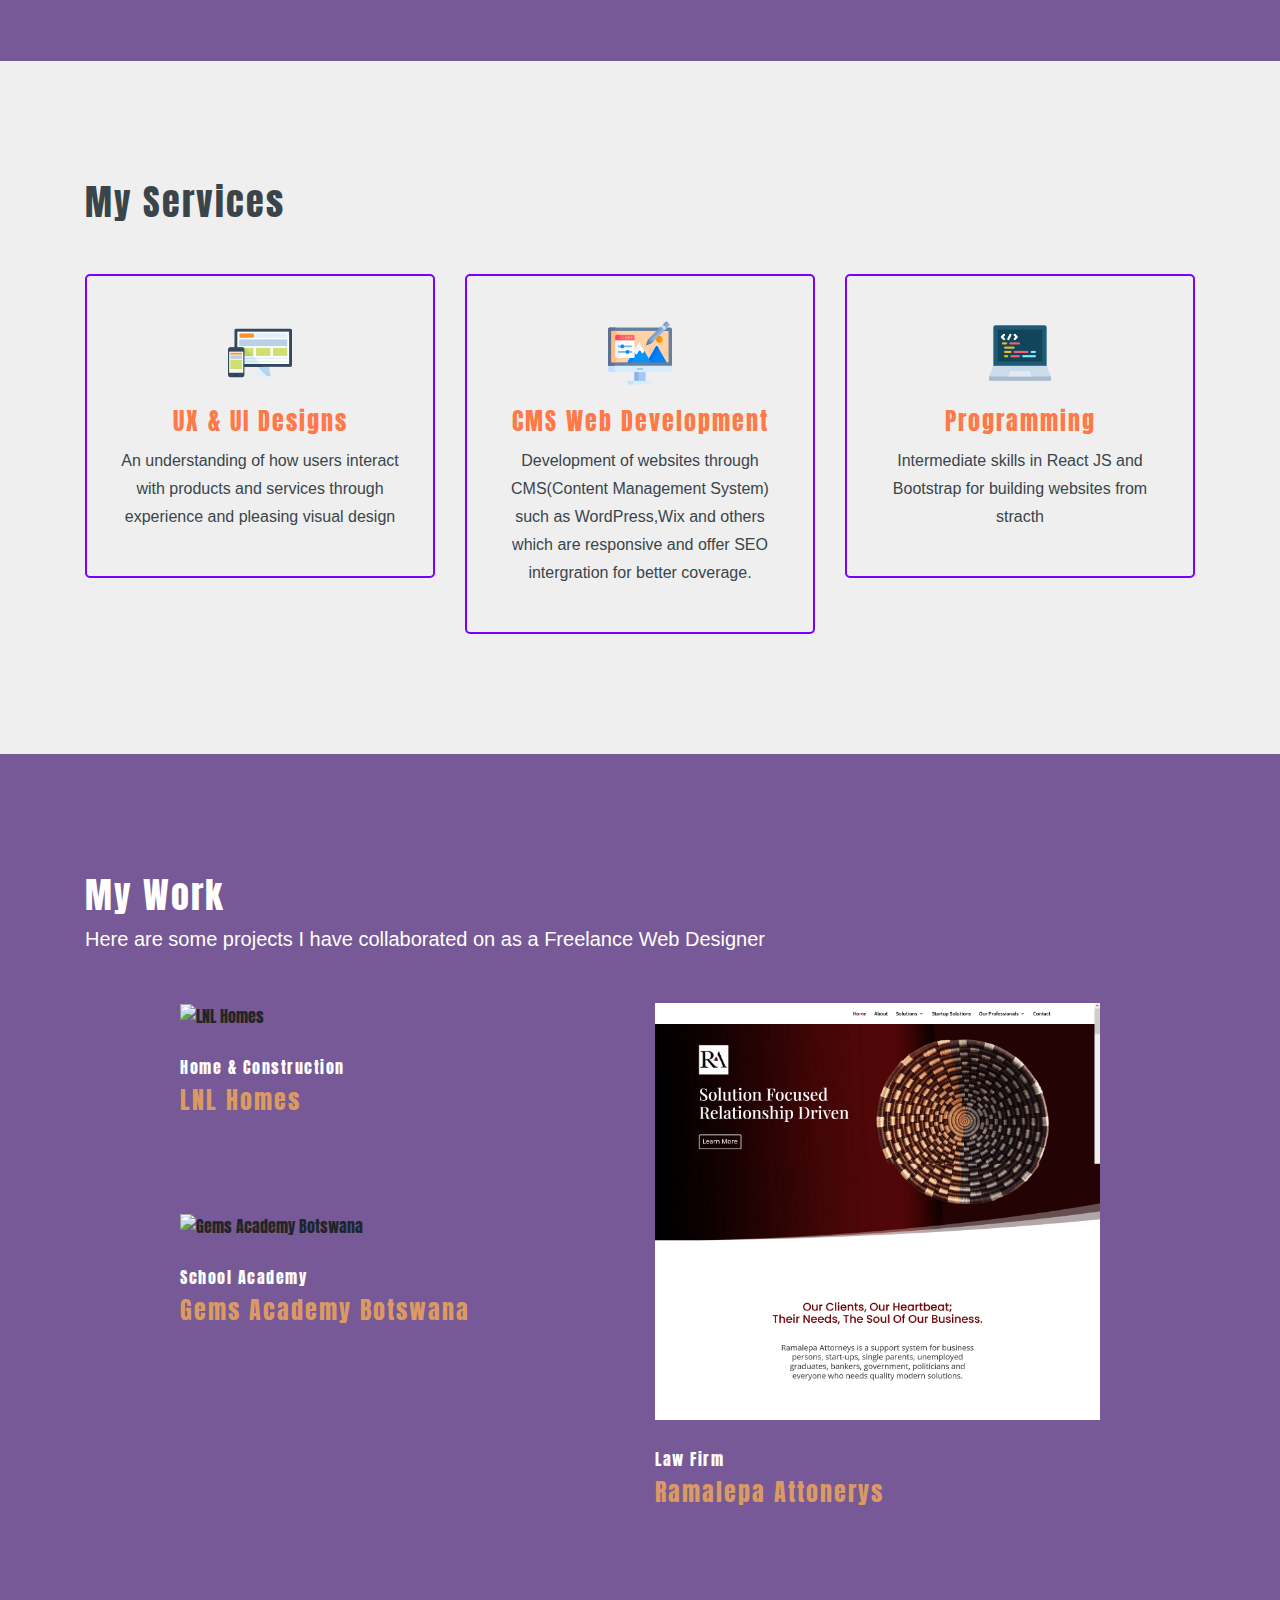
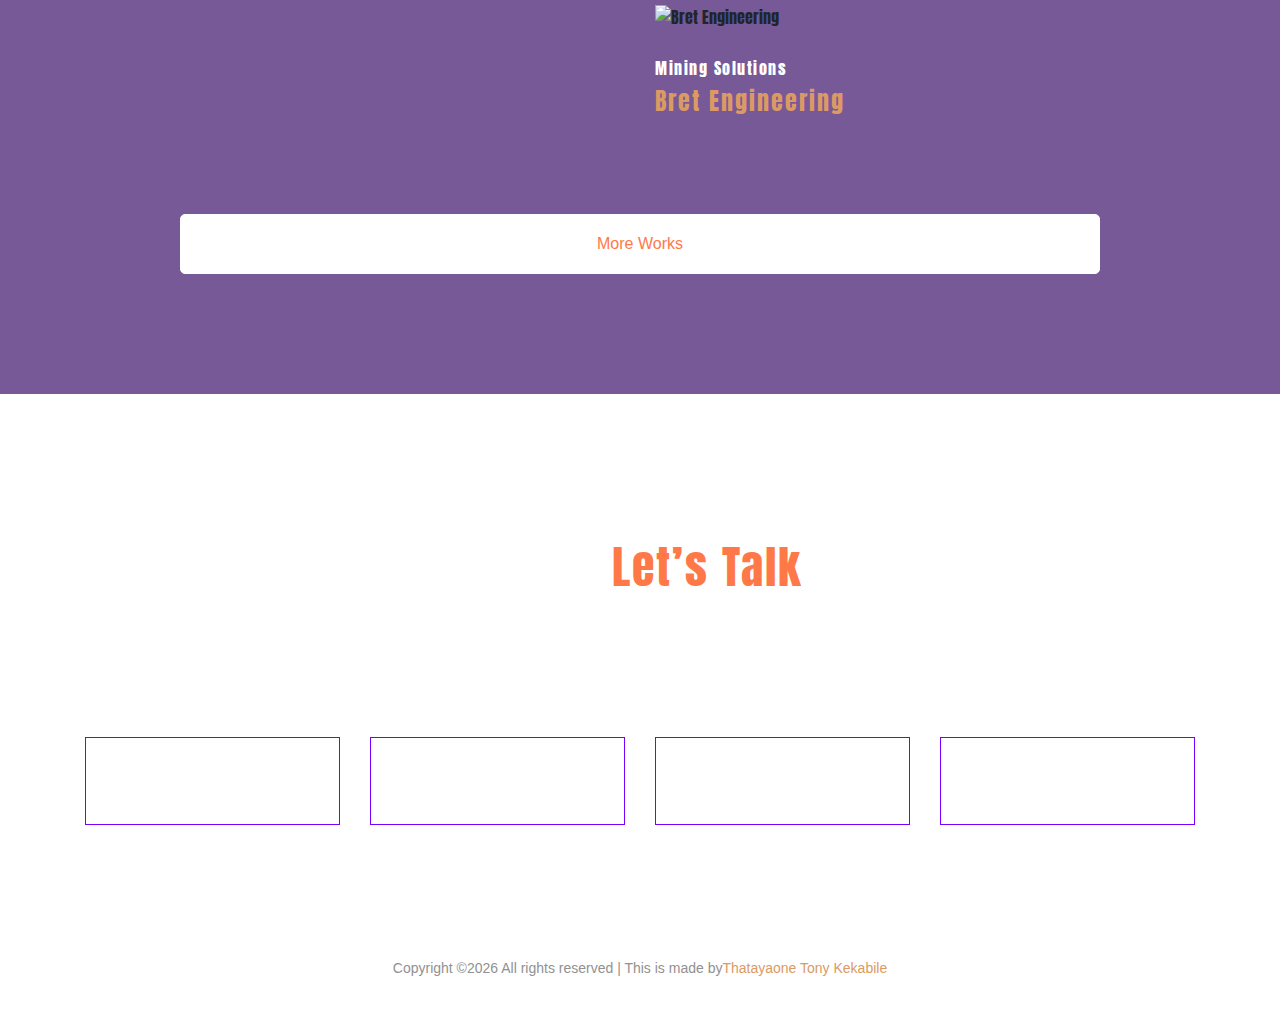
==== commit bf3a0a34: "text" ====
--- a/index.html
+++ b/index.html
@@ -113,7 +113,7 @@
             <div class="row">
                 <div class="col-lg-6 col-md-6">
                     <div class="download_left">
-                        <p>Proin laoreet elementum ligula, ac tincidunt lorem accumsan nec. Fusce eget urna ante. Donec massa velit, varius a accumsan ac, tempor iaculis massa. Sed placerat justo sed libero varius vulputate. Ut a mi tempus massa malesuada fermentum.
+                        <p>I create and design websites focusing on a good UI/UX ,web accessibility and as well SEO all which are essential to give users good experiences and drive traffice to the website. Web Design/Development through CMS such as Wordpress,Wix and Square , programming languages which include HTML5,CSS3 and REACTJS as well as Web applications.
                         </p>
                         <p>Sed eleifend sed nibh nec fringilla. Donec eu cursus sem, vitae tristique ante. Cras pretium rutrum egestas. Integer ultrices libero sed justo vehicula, eget </p>
                         <a href="Thatayaone Tony Kekabile UX Designer.pdf" class="boxed-btn2">Download CV</a>
@@ -173,7 +173,7 @@
                         <h3>
                                 UX & UI Designs
                         </h3>
-                        <p>Sed eleifend sed nibh nec fringilla. Donec eu cursus sem vitae tristique ante ibero</p>
+                        <p>An understanding of how users interact with products and services through experience and pleasing visual design</p>
                     </div>
                 </div>
                 <div class="col-lg-4 col-md-6">
@@ -184,7 +184,7 @@
                         <h3>
                                CMS Web Development
                         </h3>
-                        <p>Sed eleifend sed nibh nec fringilla. Donec eu cursus sem vitae tristique ante ibero</p>
+                        <p>Development of websites through CMS(Content Management System) such as WordPress,Wix and others which are responsive and offer SEO intergration for better coverage. </p>
                     </div>
                 </div>
                 <div class="col-lg-4 col-md-6">
@@ -195,7 +195,7 @@
                         <h3>
                                 Programming
                         </h3>
-                        <p>Sed eleifend sed nibh nec fringilla. Donec eu cursus sem vitae tristique ante ibero</p>
+                        <p>Intermediate skills in React JS and Bootstrap for building websites from stracth</p>
                     </div>
                 </div>
             </div>
@@ -209,8 +209,8 @@
             <div class="row">
                 <div class="col-xl-12">
                     <div class="section_title mb-50">
-                        <h2>My Works</h2>
-                        <p>Sed eleifend sed nibh nec fringilla. Donec eu cursus sem vitae tristique ante ibero</p>
+                        <h2>My Work</h2>
+                        <p>Here are some projects I have collaborated on as a Freelance Web Designer</p>
                     </div>
                 </div>
             </div>
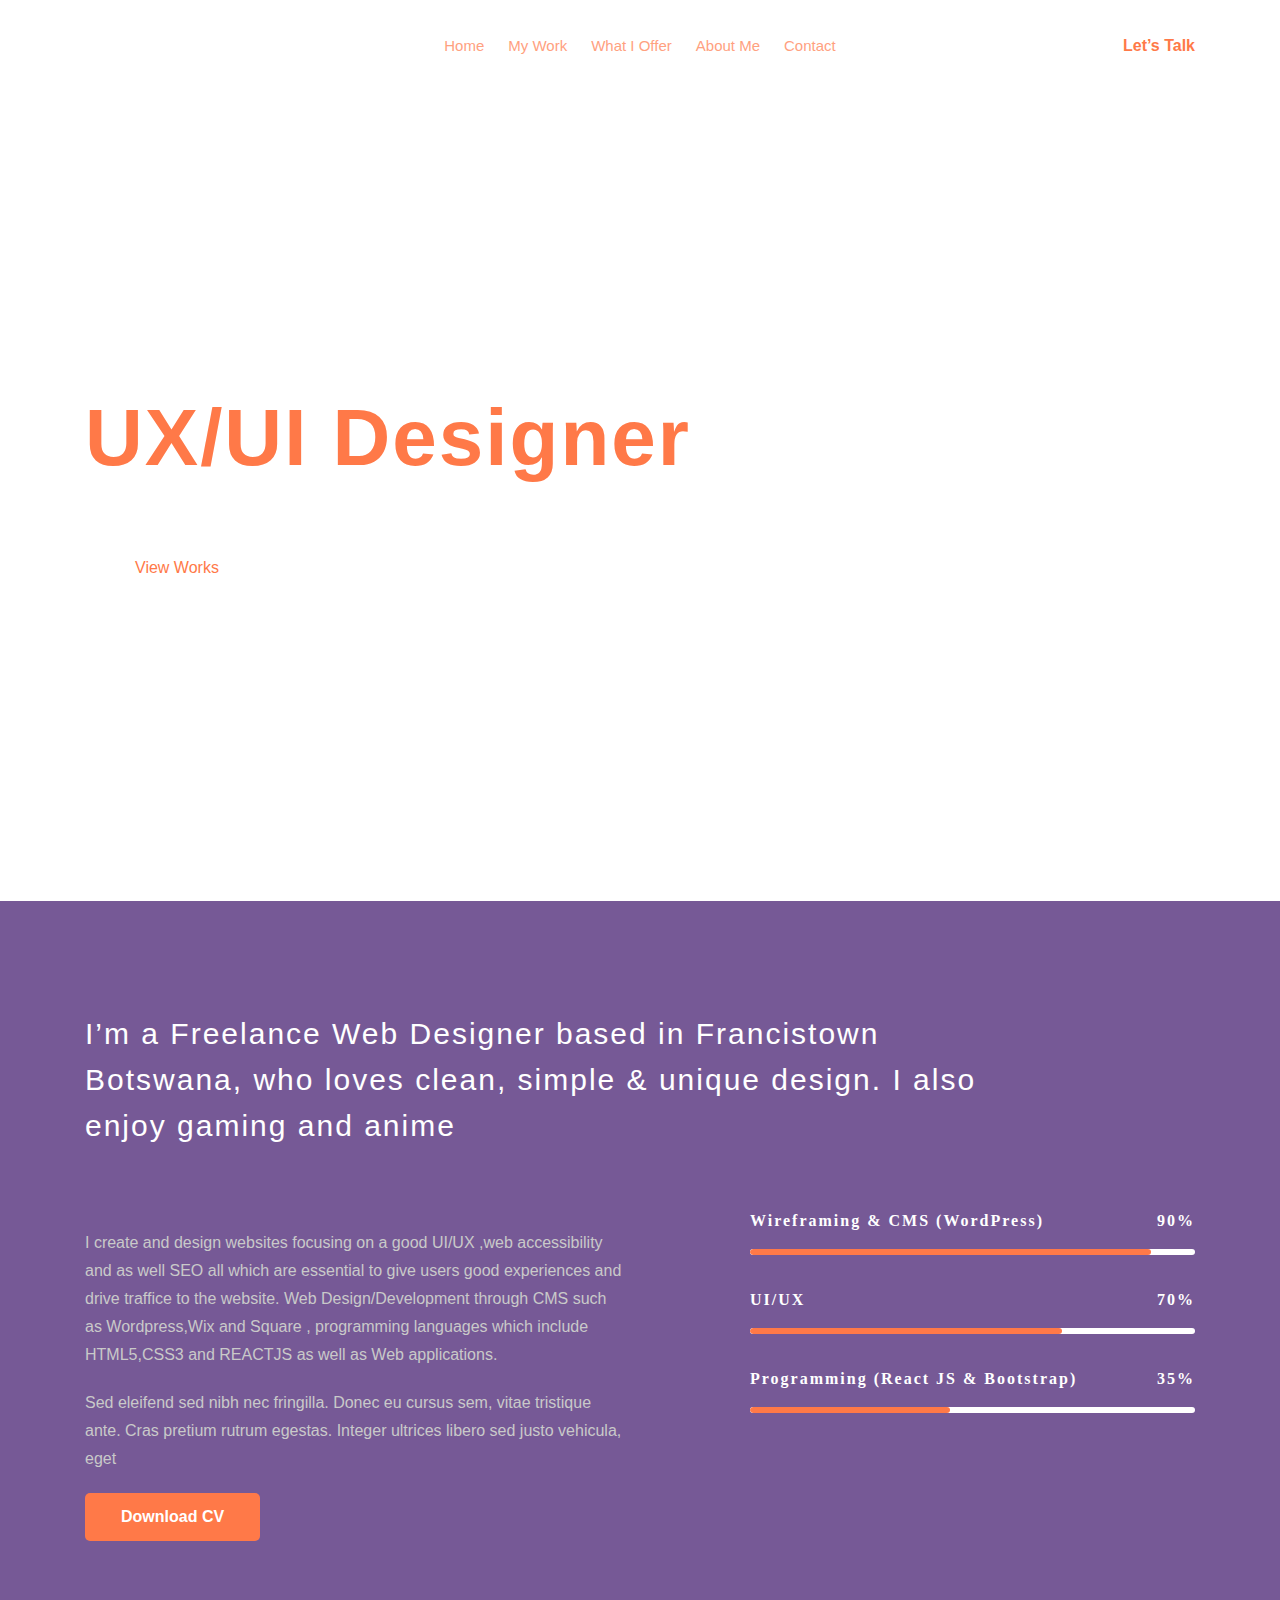
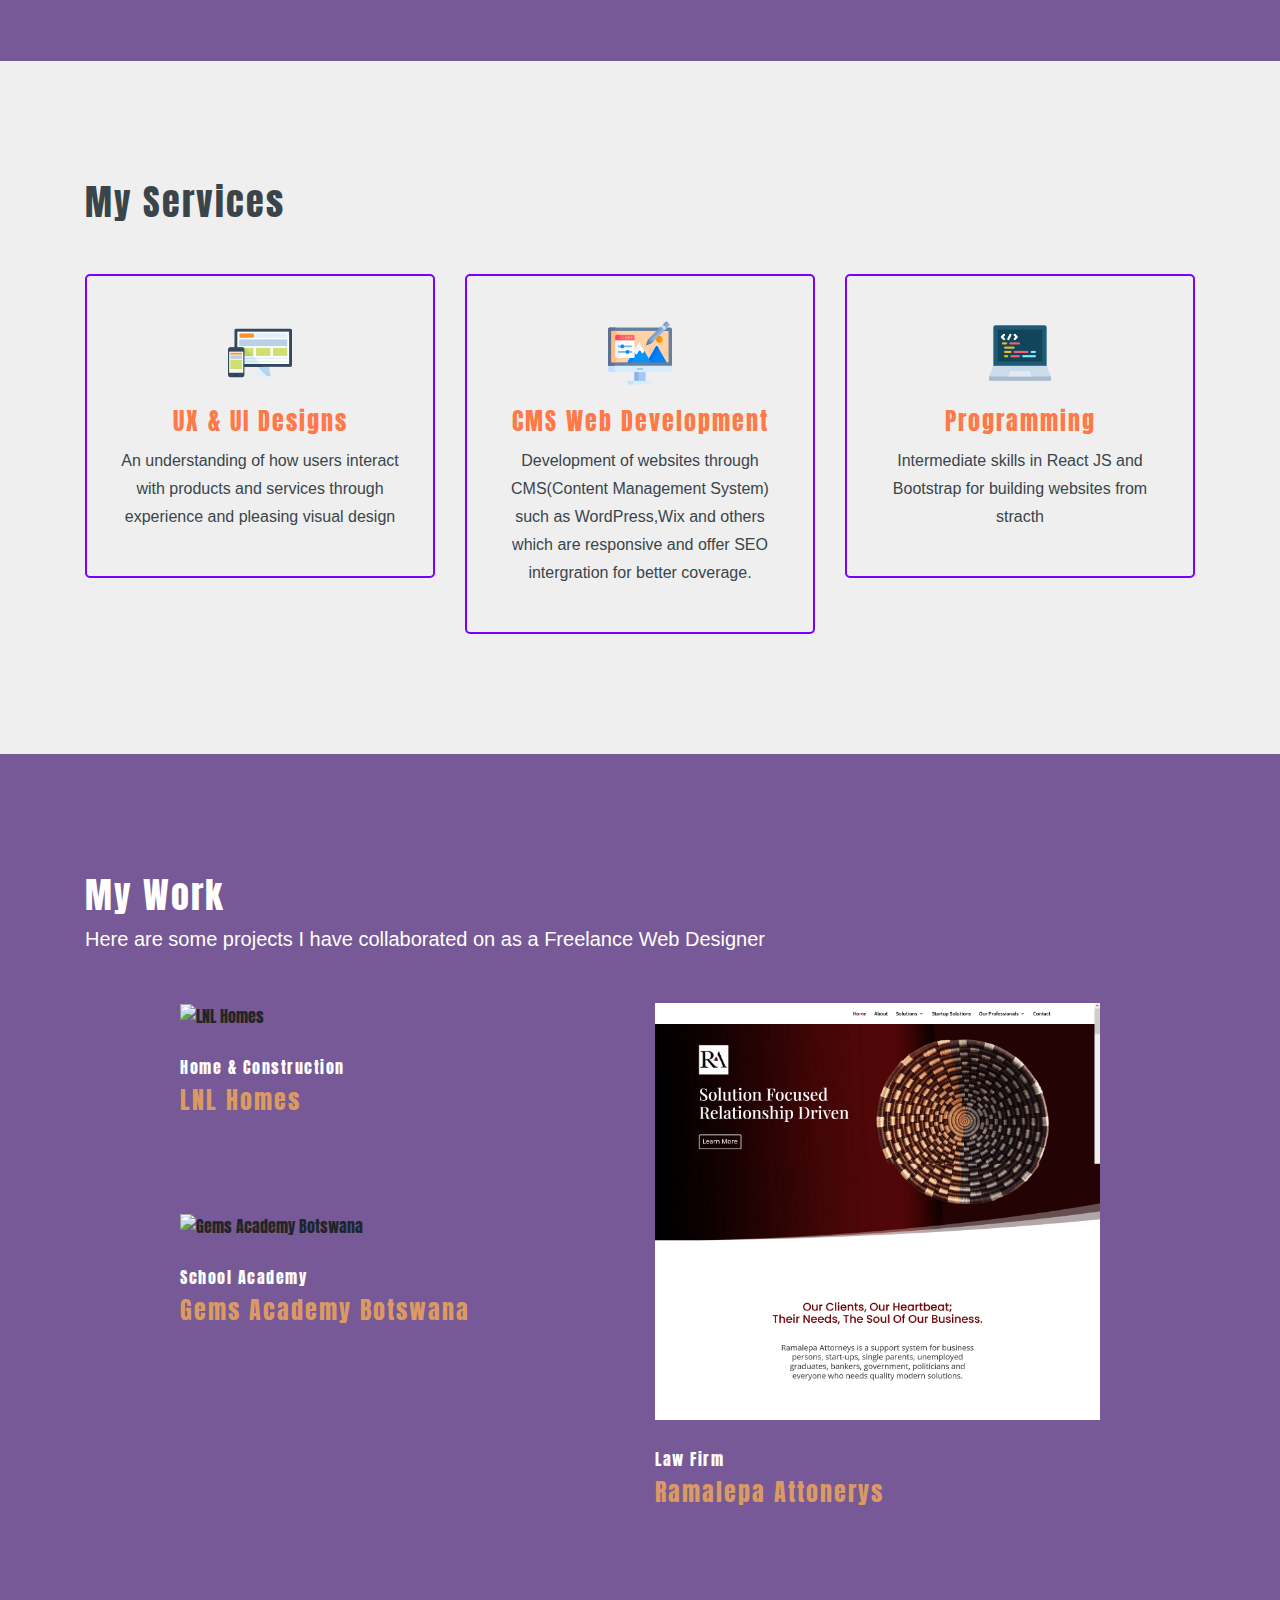
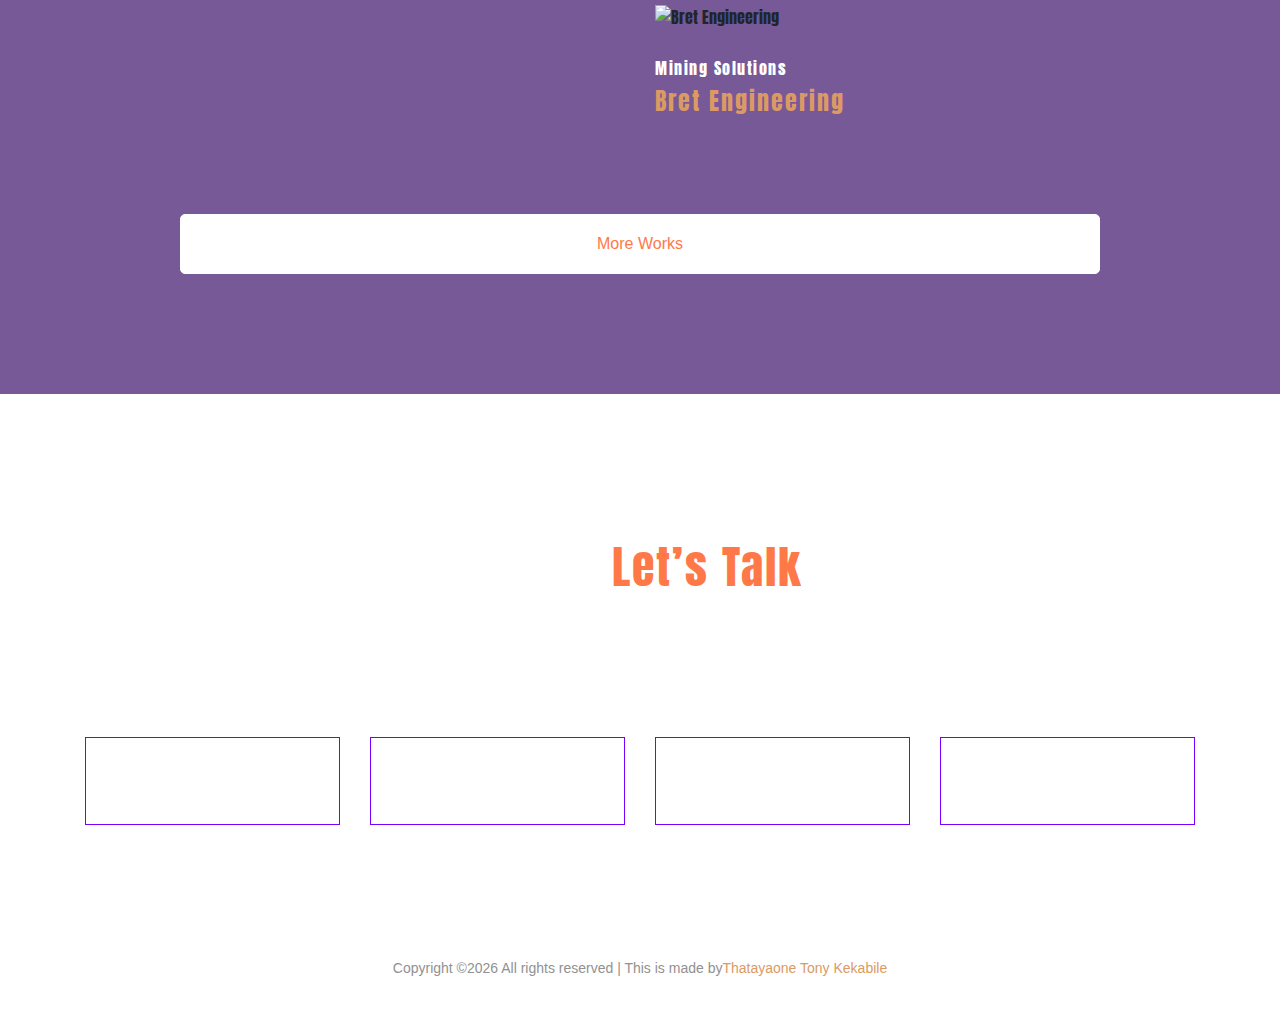
==== commit 9e54a3b5: "text edit and added whatsapp link" ====
--- a/index.html
+++ b/index.html
@@ -44,7 +44,7 @@
                             <div class="col-xl-3 col-lg-2">
                                 <div class="logo">
                                     <a href="index.html">
-                                        <img src="img/logo.png" alt="">
+                                        <img src="" alt="">
                                     </a>
                                 </div>
                             </div>
@@ -53,9 +53,9 @@
                                     <nav>
                                         <ul id="navigation">
                                             <li><a href="index.html">home</a></li>
-                                            <li><a href="works.html">Works</a></li>
-                                            <li><a href="services.html">Services</a></li>
-                                            <li><a href="about.html">about</a></li>
+                                            <li><a href="works.html">My Work</a></li>
+                                            <li><a href="services.html">What I Offer</a></li>
+                                            <li><a href="about.html">about Me</a></li>
                                             <li><a href="contact.html">Contact</a></li>
                                         </ul>
                                     </nav>
@@ -64,7 +64,7 @@
                             <div class="col-xl-3 col-lg-3 d-none d-lg-block">
                                 <div class="Appointment">
                                     <div class="book_btn d-none d-lg-block">
-                                        <a href="#">Let’s Talk</a>
+                                        <a href="https://wa.me/message/S5BXLPSLX7GUG1">Let’s Talk</a>
                                     </div>
                                 </div>
                             </div>
--- a/css/style.css
+++ b/css/style.css
@@ -2869,6 +2869,7 @@
   font-weight: 600;
   margin-bottom: 0;
   text-transform: capitalize;
+  padding-bottom: 25px;
 }
 
 @media (max-width: 767px) {
@@ -2884,6 +2885,8 @@
   color: #fff;
   font-weight: 400;
   text-transform: capitalize;
+  line-height: 4rem;
+  background: #39454B;
 }
 
 /* line 59, ../../Arafath/CL/Cl November/228. Resume-02/HTML/scss/_bradcam.scss */
@@ -2996,7 +2999,7 @@
 
 /* line 5, ../../Arafath/CL/Cl November/228. Resume-02/HTML/scss/_service.scss */
 .service_area.colord_bg {
-  background: #311E25;
+  background: #efefef;
 }
 
 /* line 11, ../../Arafath/CL/Cl November/228. Resume-02/HTML/scss/_service.scss */
